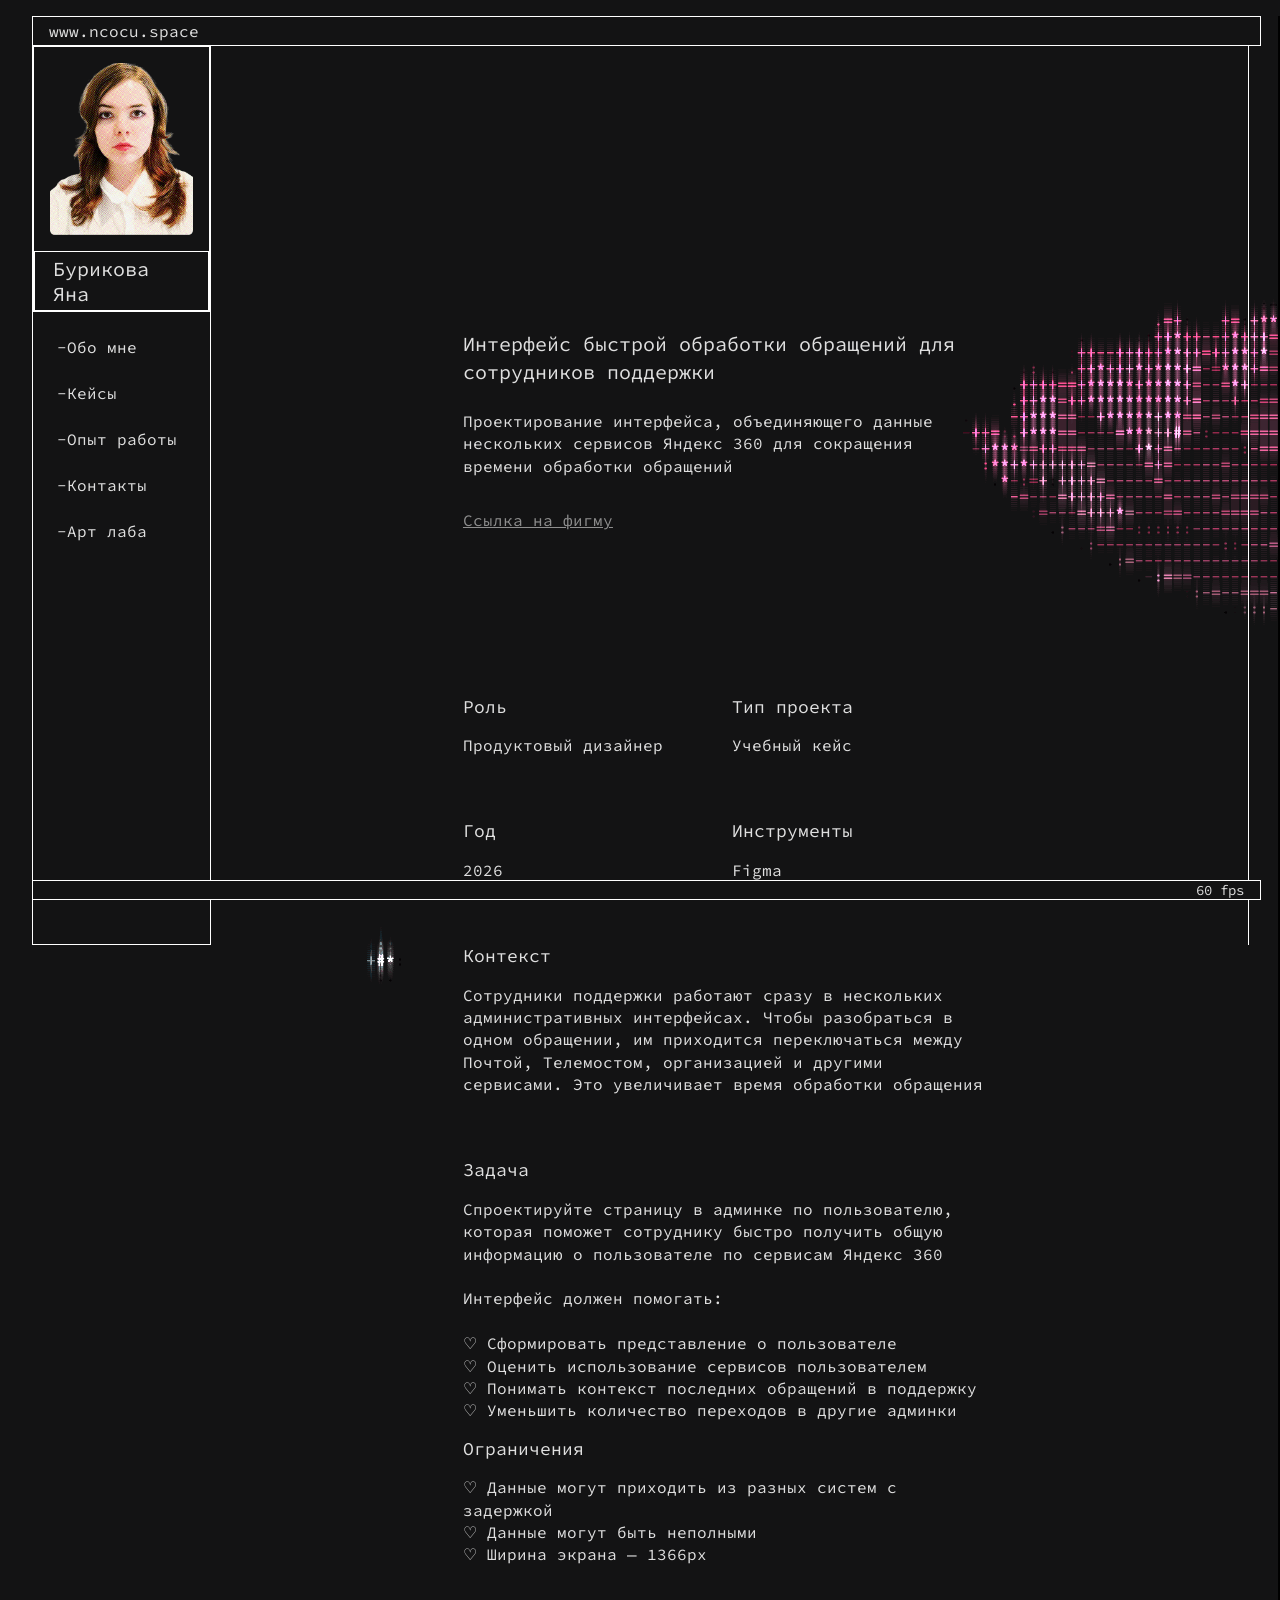
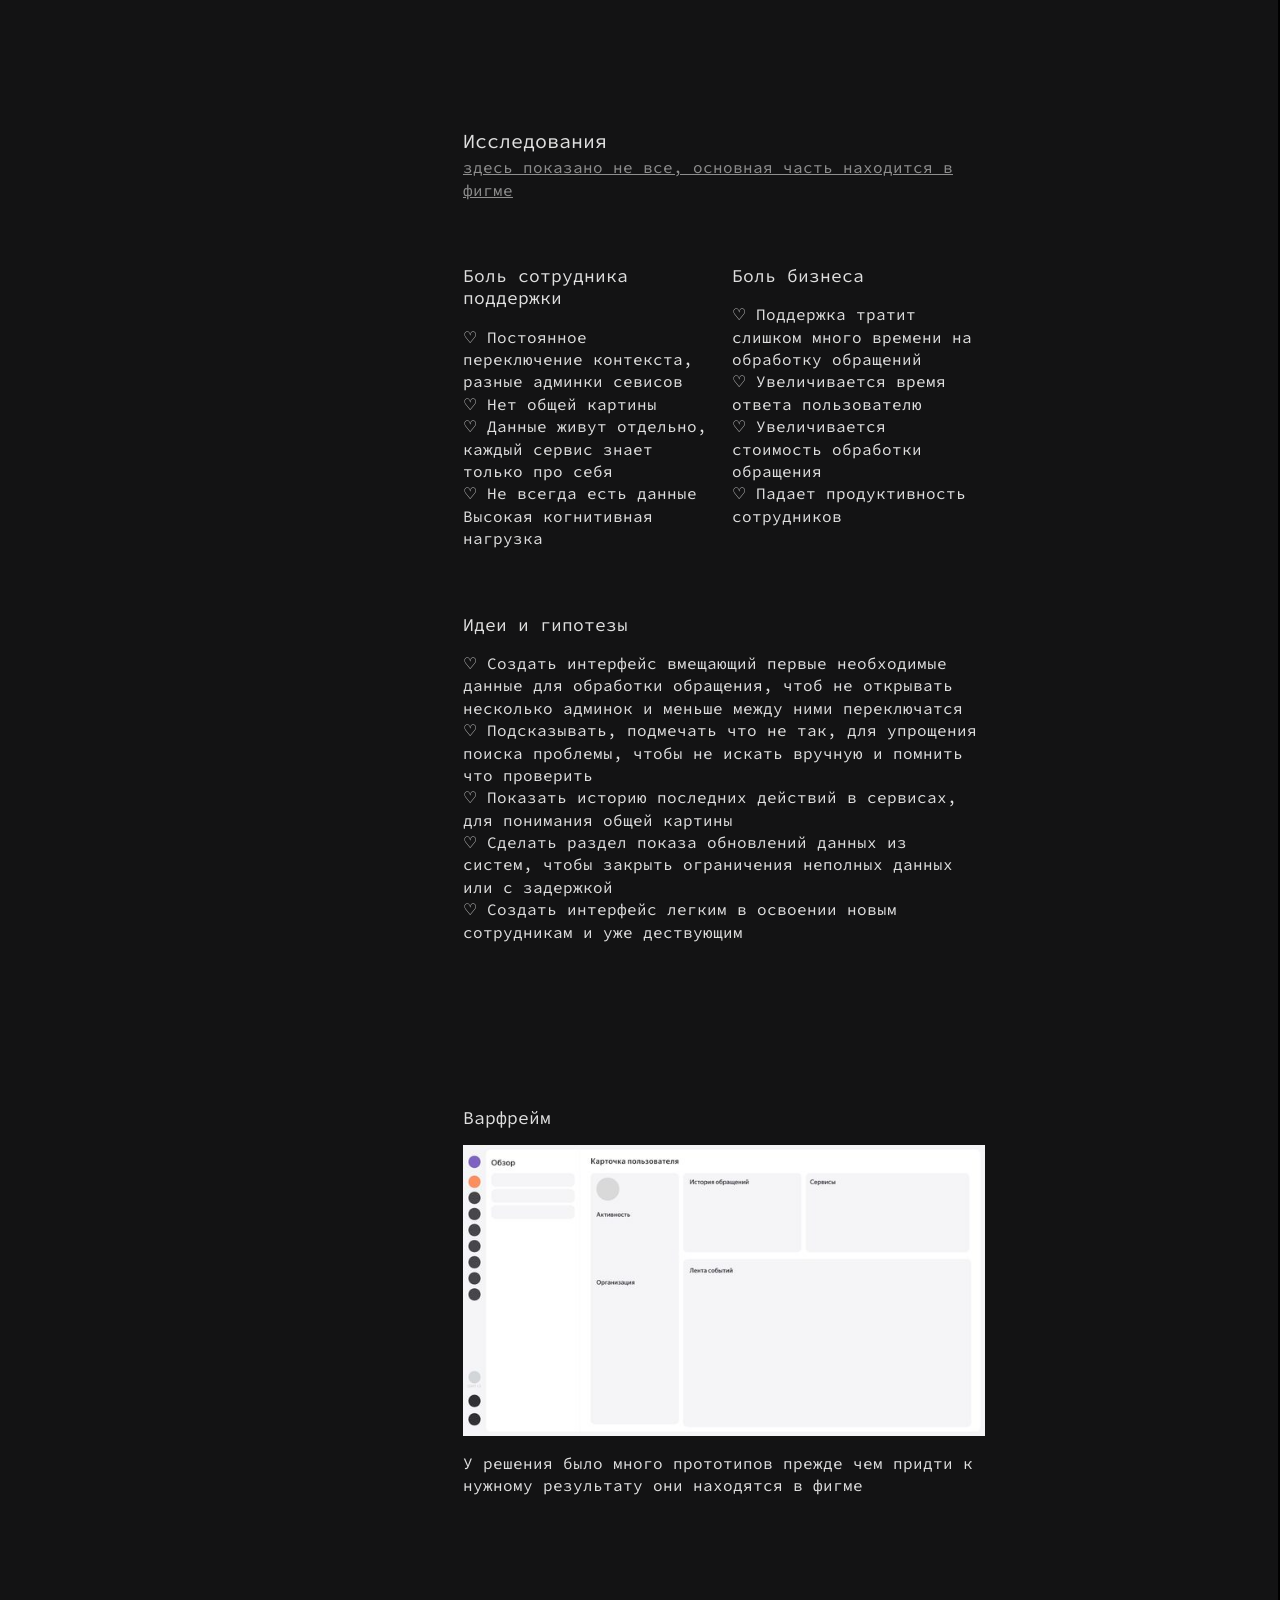
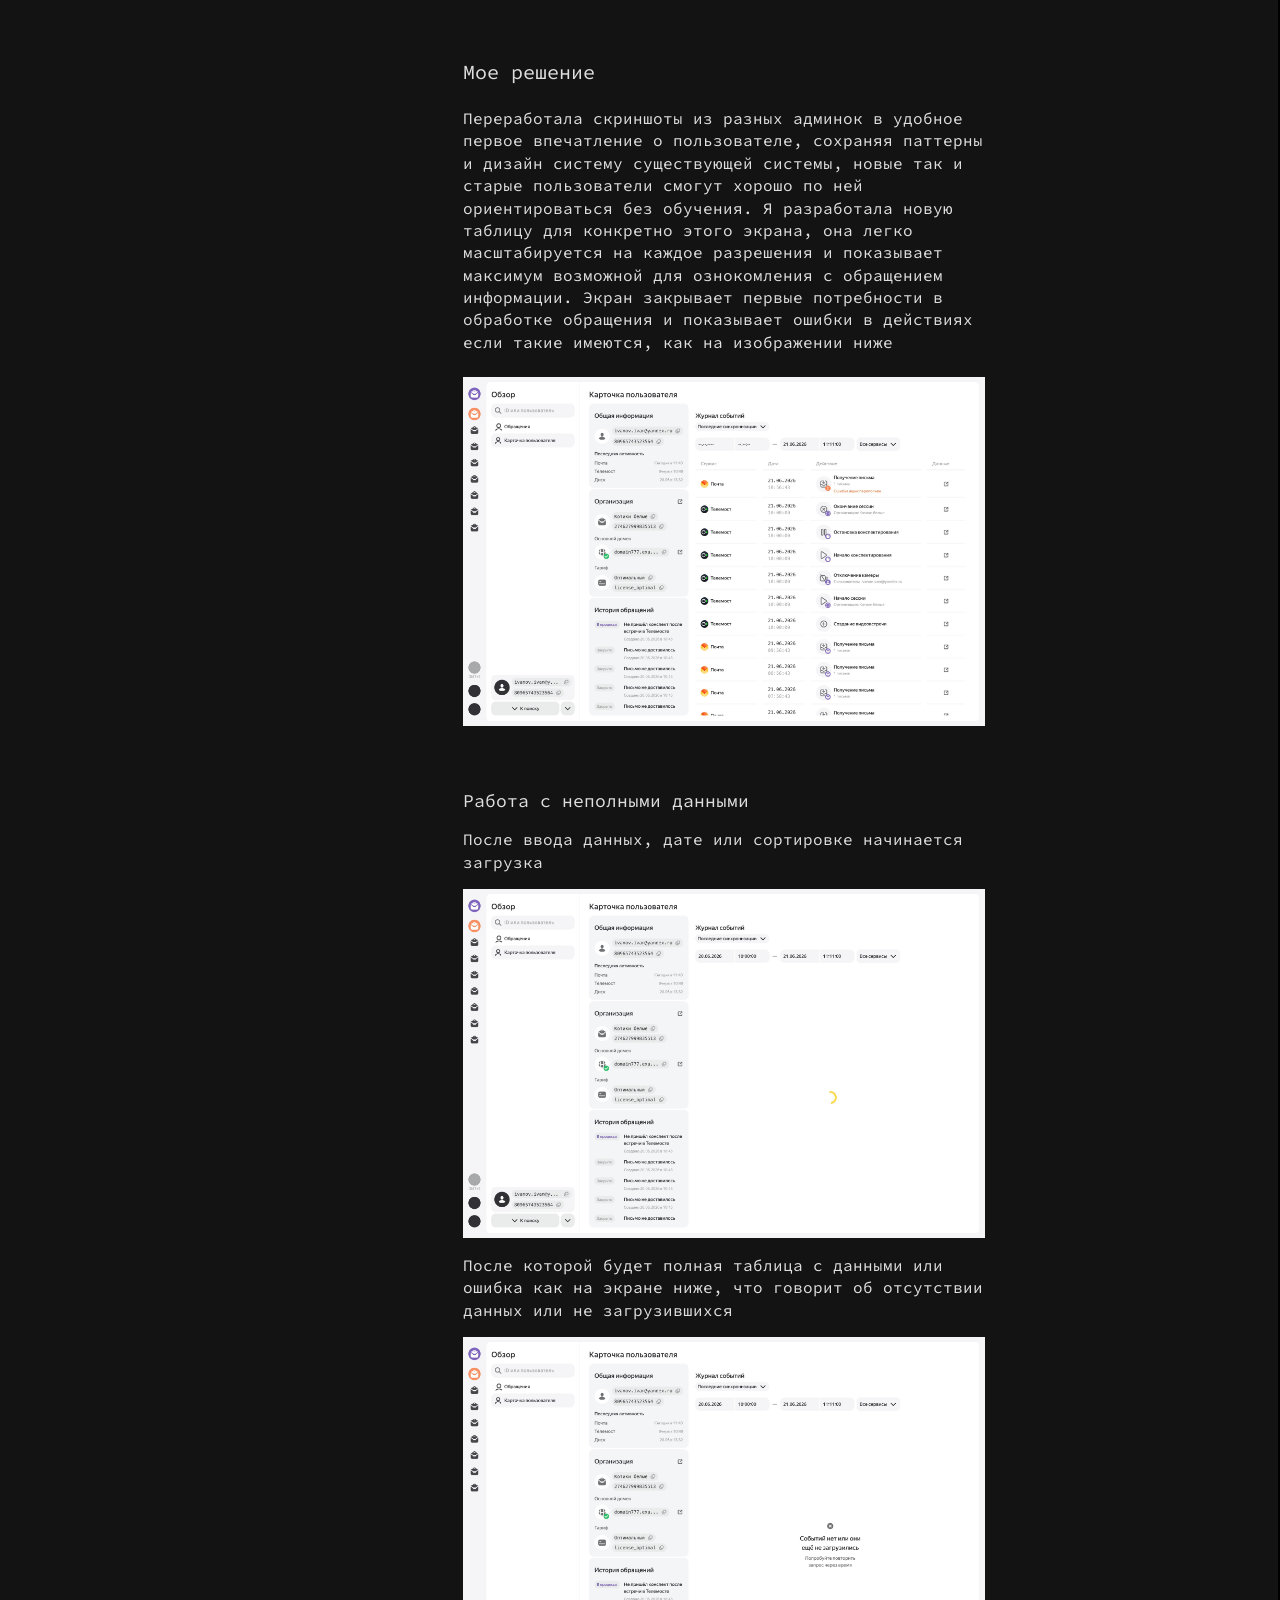
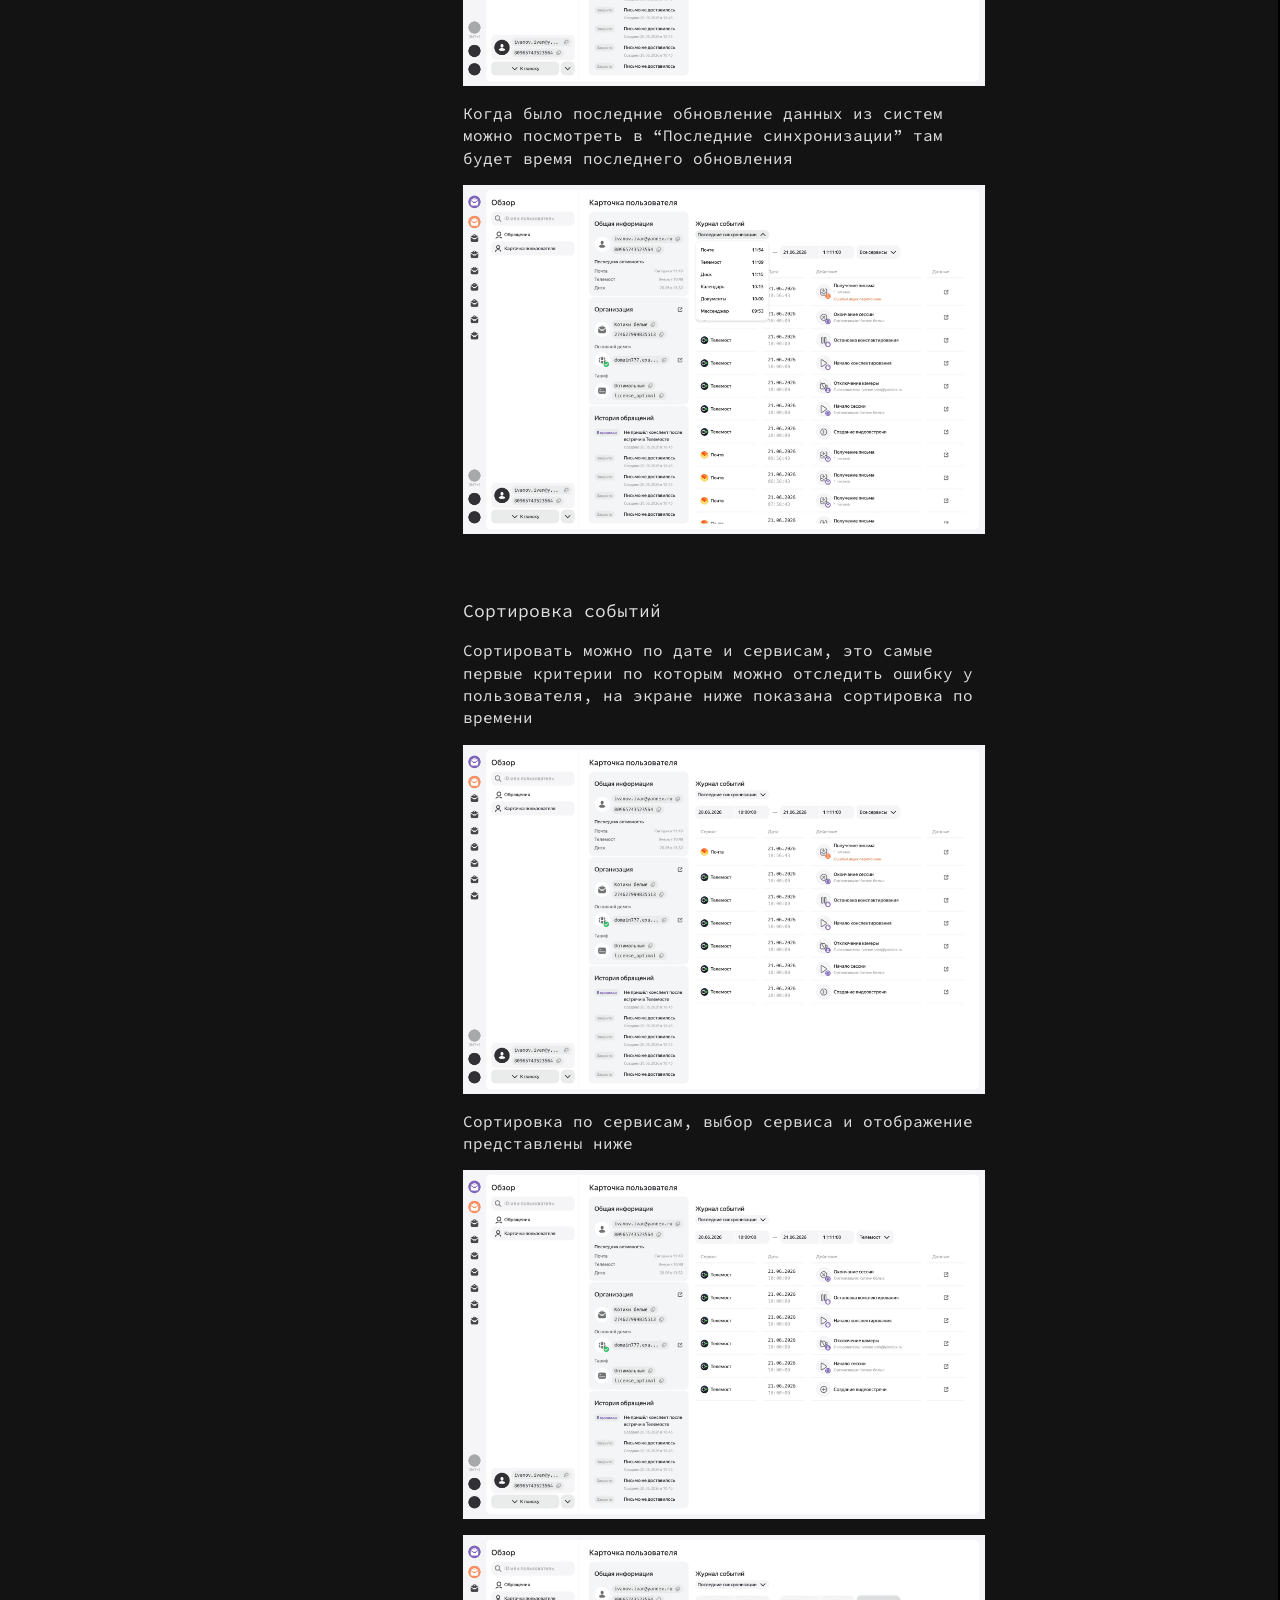
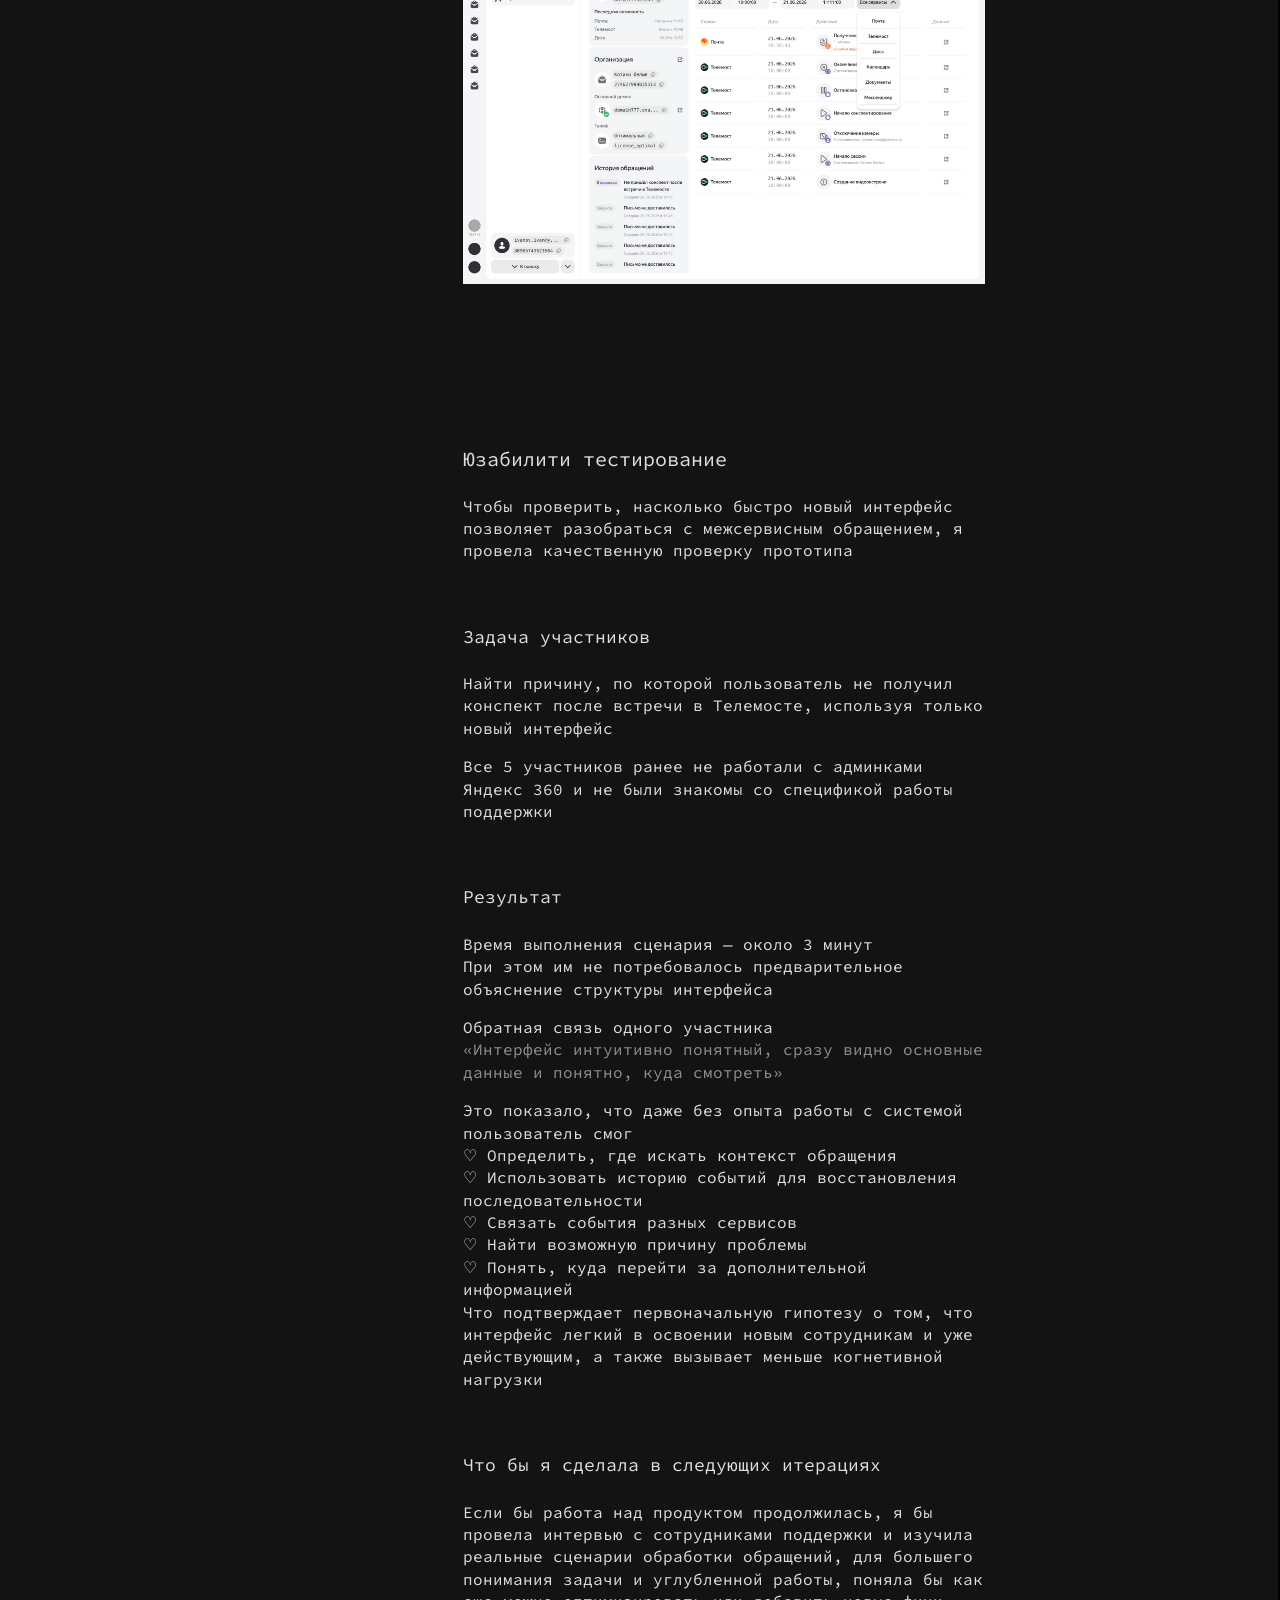
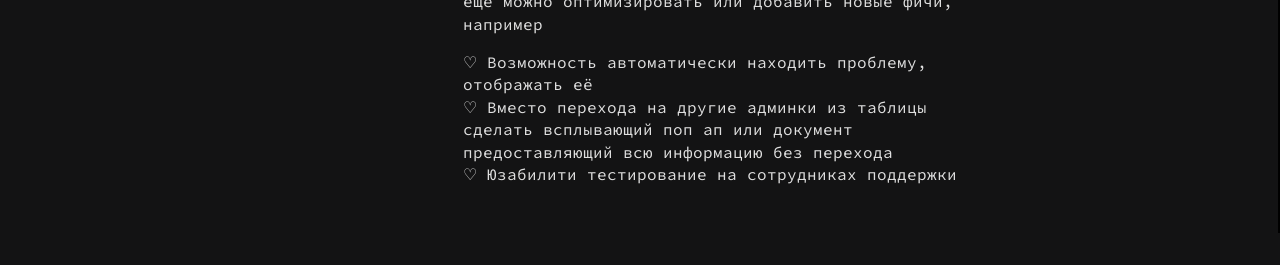
==== 360.html @ 05c392b6 "Portfolio site exported from Taptop Co-Authored-By: Claude Opus 5.5 <noreply@anthropic.com>" ====
<!DOCTYPE html>
<html lang="ru">
<head>
<meta charset="utf-8">
<meta name="viewport" content="width=device-width, initial-scale=1">
<title></title>
<meta name="description" content="">
<meta property="og:type" content="website">
<meta property="og:title" content="">
<link rel="icon" href="favicon.svg" type="image/svg+xml">
<link rel="preconnect" href="https://fonts.googleapis.com">
<link rel="preconnect" href="https://fonts.gstatic.com" crossorigin>
<link rel="stylesheet" href="https://fonts.googleapis.com/css2?family=Inter:wght@400;500;600;700&family=Manrope:wght@400;500;700&family=Source+Code+Pro&family=Ubuntu+Mono&display=swap">
<link rel="stylesheet" href="css/base.css">
<link rel="stylesheet" href="css/360.css">
<link rel="stylesheet" href="css/shared.css">
<link rel="stylesheet" href="css/360-components.css">
<link rel="stylesheet" href="css/defaults.css">
<style>@font-face {font-family: 'Sligoil Micro'; font-weight: 400;font-style: normal;src: url('assets/fonts/Sligoil-Micro-400-normal-0.otf') format('opentype');}
</style>
</head>
<body>
<div class='mosaic-wrap'>
<div class='root root--u-i2jif6ask' id='i2jif6ask_0'>
<header class='section section--u-i2e50yh4d' id='i2e50yh4d_0'>
<header class='div div--u-iuscwuqle' id='iuscwuqle_0'>
<div class='text text--u-i1igx63by' id='i1igx63by_0'>
<span class='text-block-wrap-div'>www.ncocu.space</span>
</div>
</header>
</header>
<section class='section section--u-i2xmlc26f' id='i2xmlc26f_0'>
<div class='container container--u-ipg6sfhpd' id='ipg6sfhpd_0'>
<div class='div div--u-i2xautjhn' id='i2xautjhn_0'>
<div class='div div--u-i33oof93a' id='i33oof93a_0'>
<div class='div div--u-i24vja2dr' id='i24vja2dr_0'>
<div class='image image--u-i4pvby590' id='i4pvby590_0'>
<img loading='lazy' src='assets/img/mask_group.png' alt='Mask group' title='' data-size='920x1104' class='image__img' id='i3t2yotyl_0' >
</div>
<div class='div div--u-i2s3y5xv3' id='i2s3y5xv3_0'>
<div class='text text--u-i3ahly6rj' id='i3ahly6rj_0'>
<span class='text-block-wrap-div'>Бурикова Яна</span>
</div>
</div>
</div>
<div class='div div--u-i2xxunkw5' id='i2xxunkw5_0'>
<a href='index.html' data-action-element='' class='button button--u-i2mf08nby' id='i2mf08nby_0'>
<span class='text-button text-button--u-ir57uqj1s' id='ir57uqj1s_0'>
<span class='text-block-wrap-div'>-Обо мне</span>
</span>
</a>
<a href='case.html' data-action-element='' class='button button--u-imu8rzfk7 baut' id='imu8rzfk7_0'>
<span class='text-button text-button--u-i2gje3flu' id='i2gje3flu_0'>
<span class='text-block-wrap-div'>-Кейсы</span>
</span>
</a>
<a href='experience.html' data-action-element='' class='button button--u-i4yi2l3t5 baut' id='i4yi2l3t5_0'>
<span class='text-button text-button--u-i12ghfoyd' id='i12ghfoyd_0'>
<span class='text-block-wrap-div'>-Опыт работы</span>
</span>
</a>
<a href='contacts.html' data-action-element='' class='button button--u-i37vz09dp baut' id='i37vz09dp_0'>
<span class='text-button text-button--u-i2m3c95s9' id='i2m3c95s9_0'>
<span class='text-block-wrap-div'>-Контакты</span>
</span>
</a>
<a href='artlaba.html' data-action-element='' class='button button--u-i1roinx7z baut' id='i1roinx7z_0'>
<span class='text-button text-button--u-i17crvh3v' id='i17crvh3v_0'>
<span class='text-block-wrap-div'>-Арт лаба</span>
</span>
</a>
</div>
</div>
<div class='div div--u-i3j5sephp' id='i3j5sephp_0'>
<div class='div div--u-i2xcir3m1' id='i2xcir3m1_0'>
<div class='div div--u-i25re538p' id='i25re538p_0'>
<div class='div div--u-i3lq424p0 normal-text' id='i3lq424p0_0'>
<a href='index.html' data-action-element='' class='link-block link-block--u-i2ebnxsqd' id='i2ebnxsqd_0'>
<video src='assets/video/59544d2745272c843413d22788921103_1920.mp4' poster='' preload='metadata' muted='1' loop='1' playsInline='1' class='video video--u-i3ogar4du' id='i3ogar4du_0'></video>
</a>
<div class='div div--u-i0tzheoug' id='i0tzheoug_0'>
<div class='div div--u-iwhntidj4' id='iwhntidj4_0'>
<div class='div div--u-iq6q9oq6a' id='iq6q9oq6a_0'>
<div class='text text--u-ip8judlav' id='ip8judlav_0'>
<span class='text-block-wrap-div'>Интерфейс быстрой обработки обращений для сотрудников поддержки</span>
</div>
<div class='text text--u-iwdezp9k0' id='iwdezp9k0_0'>
<span class='text-block-wrap-div'>Проектирование интерфейса, объединяющего данные нескольких сервисов Яндекс 360 для сокращения времени обработки обращений</span>
</div>
</div>
<a href='https://www.figma.com/design/2ZAOh563swoHHSMp0YJIvn/%D1%83%D1%87%D0%B5%D0%B1%D0%BD%D1%8B%D0%B9-%D0%BA%D0%B5%D0%B9%D1%81-360?node-id=0-1&t=fUWJmneRTpQfDFL2-1' target='_blank' rel='noopener' data-action-element='' target='_blank' class='link link--u-i2qlijyxu' id='i2qlijyxu_0'>
<span class='text-block-wrap-div'>Ссылка на фигму</span>
</a>
</div>
<div class='div div--u-iqibd2gjf' id='iqibd2gjf_0'>
<div class='div div--u-irudujcbv' id='irudujcbv_0'>
<div class='div div--u-iw1uklvv6' id='iw1uklvv6_0'>
<div class='text text--u-iolk9q7ep' id='iolk9q7ep_0'>
<span class='text-block-wrap-div'>Роль</span>
</div>
<div class='text' id='iz6fl6u3x_0'>
<span class='text-block-wrap-div'>Продуктовый дизайнер</span>
</div>
</div>
<div class='div div--u-im1c9v6z0' id='im1c9v6z0_0'>
<div class='text text--u-iwq55v7ch' id='iwq55v7ch_0'>
<span class='text-block-wrap-div'>Тип проекта</span>
</div>
<div class='text' id='iw5cpnt71_0'>
<span class='text-block-wrap-div'>Учебный кейс</span>
</div>
</div>
</div>
<div class='div div--u-ig4ayovxp' id='ig4ayovxp_0'>
<div class='div div--u-iqb4dex1c' id='iqb4dex1c_0'>
<div class='text text--u-isn6dfbkh' id='isn6dfbkh_0'>
<span class='text-block-wrap-div'>Год</span>
</div>
<div class='text' id='i3n7eonnv_0'>
<span class='text-block-wrap-div'>2026</span>
</div>
</div>
<div class='div div--u-ikbiwm7l0' id='ikbiwm7l0_0'>
<div class='text text--u-io7zflh2p' id='io7zflh2p_0'>
<span class='text-block-wrap-div'>Инструменты</span>
</div>
<div class='text' id='i6axw4ybd_0'>
<span class='text-block-wrap-div'>Figma</span>
</div>
</div>
</div>
<div class='div div--u-ih8v1dt4i' id='ih8v1dt4i_0'>
<div class='text text--u-i5890wa40' id='i5890wa40_0'>
<span class='text-block-wrap-div'>Контекст</span>
</div>
<div class='text text--u-iv4twsfyh normal-text' id='iv4twsfyh_0'>
<span class='text-block-wrap-div'>Сотрудники поддержки работают сразу в нескольких административных интерфейсах. Чтобы разобраться в одном обращении, им приходится переключаться между Почтой, Телемостом, организацией и другими сервисами. Это увеличивает время обработки обращения</span>
</div>
</div>
<div class='div div--u-i4b52ctd8' id='i4b52ctd8_0'>
<div class='text text--u-iubqbyssw' id='iubqbyssw_0'>
<span class='text-block-wrap-div'>Задача</span>
</div>
<div class='text text--u-indfucru4' id='indfucru4_0'>
<span class='text-block-wrap-div'>Спроектируйте страницу в админке по пользователю, которая поможет сотруднику быстро получить общую информацию о пользователе по сервисам Яндекс 360<br><br>Интерфейс должен помогать:<br><br>♡ Сформировать представление о пользователе<br>♡ Оценить использование сервисов пользователем<br>♡ Понимать контекст последних обращений в поддержку<br>♡ Уменьшить количество переходов в другие админки</span>
</div>
<div class='div div--u-ik7h2jwir' id='ik7h2jwir_0'>
<div class='text text--u-iwvauchy3' id='iwvauchy3_0'>
<span class='text-block-wrap-div'>Ограничения</span>
</div>
<div class='text text--u-i9ykdns78' id='i9ykdns78_0'>
<span class='text-block-wrap-div'>♡ Данные могут приходить из разных систем с задержкой<br>♡ Данные могут быть неполными<br>♡ Ширина экрана — 1366px</span>
</div>
</div>
</div>
</div>
<div class='div div--u-ixmazfyux' id='ixmazfyux_0'>
<div class='div div--u-i2auie3wq' id='i2auie3wq_0'>
<div class='text text--u-iqiuxy9u9' id='iqiuxy9u9_0'>
<span class='text-block-wrap-div'>Исследования</span>
</div>
<a href='https://www.figma.com/design/2ZAOh563swoHHSMp0YJIvn/%D1%83%D1%87%D0%B5%D0%B1%D0%BD%D1%8B%D0%B9-%D0%BA%D0%B5%D0%B9%D1%81-360?node-id=0-1&t=fUWJmneRTpQfDFL2-1' target='_blank' rel='noopener' data-action-element='' target='_blank' class='link link--u-i39c94pdf' id='i39c94pdf_0'>
<span class='text-block-wrap-div'>здесь показано не все, основная часть находится в фигме</span>
</a>
</div>
<div class='div div--u-i82tjfk2t' id='i82tjfk2t_0'>
<div class='div div--u-i4helfy1y' id='i4helfy1y_0'>
<div class='text text--u-ij3eoay3o' id='ij3eoay3o_0'>
<span class='text-block-wrap-div'>Боль сотрудника поддержки</span>
</div>
<div class='text text--u-iimjyjqhq' id='iimjyjqhq_0'>
<span class='text-block-wrap-div'>♡ Постоянное переключение контекста, разные админки севисов<br>♡ Нет общей картины<br>♡ Данные живут отдельно, каждый сервис знает только про себя<br>♡ Не всегда есть данные<br>Высокая когнитивная нагрузка</span>
</div>
</div>
<div class='div div--u-ipupehijf' id='ipupehijf_0'>
<div class='text text--u-ihe0cdkqu' id='ihe0cdkqu_0'>
<span class='text-block-wrap-div'>Боль бизнеса</span>
</div>
<div class='text text--u-i1mebeovh' id='i1mebeovh_0'>
<span class='text-block-wrap-div'>♡ Поддержка тратит слишком много времени на обработку обращений<br>♡ Увеличивается время ответа пользователю<br>♡ Увеличивается стоимость обработки обращения<br>♡ Падает продуктивность сотрудников</span>
</div>
</div>
</div>
<div class='div div--u-imc3oabmb' id='imc3oabmb_0'>
<div class='text text--u-io7ivelnu' id='io7ivelnu_0'>
<span class='text-block-wrap-div'>Идеи и гипотезы</span>
</div>
<div class='text text--u-iv0we27ai' id='iv0we27ai_0'>
<span class='text-block-wrap-div'>♡ Создать интерфейс вмещающий первые необходимые данные для обработки обращения, чтоб не открывать несколько админок и меньше между ними переключатся<br>♡ Подсказывать, подмечать что не так, для упрощения поиска проблемы, чтобы не искать вручную и помнить что проверить<br>♡ Показать историю последних действий в сервисах, для понимания общей картины<br>♡ Сделать раздел показа обновлений данных из систем, чтобы закрыть ограничения неполных данных или с задержкой<br>♡ Создать интерфейс легким в освоении новым сотрудникам и уже дествующим</span>
</div>
</div>
</div>
<div class='div div--u-iltxwd1h0' id='iltxwd1h0_0'>
<div class='text text--u-i1pni8bc2' id='i1pni8bc2_0'>
<span class='text-block-wrap-div'>Варфрейм</span>
</div>
<div class='image image--u-is0s523x8' id='is0s523x8_0'>
<img loading='lazy' src='assets/img/varfrejm.jpg' alt='' title='' data-size='4000x2225' class='image__img' id='iz7f8oe4i_0' >
</div>
<div class='text text--u-i63mywvos' id='i63mywvos_0'>
<span class='text-block-wrap-div'>У решения было много прототипов прежде чем придти к нужному результату они находятся в фигме</span>
</div>
</div>
<div class='div div--u-iphp1jmkh' id='iphp1jmkh_0'>
<div class='div div--u-i4ctgjfr7' id='i4ctgjfr7_0'>
<div class='text text--u-isqdgl5b9' id='isqdgl5b9_0'>
<span class='text-block-wrap-div'>Мое решение</span>
</div>
<div class='text text--u-i6lnwstfz' id='i6lnwstfz_0'>
<span class='text-block-wrap-div'>Переработала скриншоты из разных админок в удобное первое впечатление о пользователе, сохраняя паттерны и дизайн систему существующей системы, новые так и старые пользователи смогут хорошо по ней ориентироваться без обучения. Я разработала новую таблицу для конкретно этого экрана, она легко масштабируется на каждое разрешения и показывает максимум возможной для ознокомления с обращением информации. Экран закрывает первые потребности в обработке обращения и показывает ошибки в действиях если такие имеются, как на изображении ниже</span>
</div>
<div class='image image--u-ifrjhtrrb' id='ifrjhtrrb_0'>
<img loading='lazy' src='assets/img/kartochka_polzovatelya_po_umolchaniyu_pokazyvayutsya_poslednie_dejtsviya_polzovatelya_iz_vseh_servisov_536601.jpg' alt='Карточка пользователя, по умолчанию показываются последние дейтсвия пользователя из всех сервисов' title='' data-size='4000x2673' class='image__img' id='i95e3zdbp_0' >
</div>
</div>
<div class='div div--u-ie21jda8a' id='ie21jda8a_0'>
<div class='text text--u-i4de787hv' id='i4de787hv_0'>
<span class='text-block-wrap-div'>Работа с неполными данными</span>
</div>
<div class='text text--u-id7gpivxu' id='id7gpivxu_0'>
<span class='text-block-wrap-div'>После ввода данных, дате или сортировке начинается загрузка</span>
</div>
<div class='image image--u-iyv7lazs2' id='iyv7lazs2_0'>
<img loading='lazy' src='assets/img/posle_vybora_servisa.jpg' alt='после выбора сервиса' title='' data-size='4000x2673' class='image__img' id='ij3ujrhj6_0' >
</div>
<div class='text text--u-izbfjspkq' id='izbfjspkq_0'>
<span class='text-block-wrap-div'>После которой будет полная таблица с данными или ошибка как на экране ниже, что говорит об отсутствии данных или не загрузившихся</span>
</div>
<div class='image image--u-ia10iy9gt' id='ia10iy9gt_0'>
<img loading='lazy' src='assets/img/ili_servisu.jpg' alt='или сервису' title='' data-size='4000x2673' class='image__img' id='iwzpbwltl_0' >
</div>
<div class='text text--u-ivh90yr4a' id='ivh90yr4a_0'>
<span class='text-block-wrap-div'>Когда было последние обновление данных из систем можно посмотреть в “Последние синхронизации” там будет время последнего обновления</span>
</div>
<div class='image image--u-iv44wa9zu' id='iv44wa9zu_0'>
<img loading='lazy' src='assets/img/prosmotr_kogda_sinhronizirovalis_poslednie_dannye_iz_servisov.jpg' alt='Просмотр когда синхронизировались последние данные из сервисов' title='' data-size='4000x2673' class='image__img' id='iyoh9n26s_0' >
</div>
</div>
<div class='div div--u-itsxgduhm' id='itsxgduhm_0'>
<div class='text text--u-i2mrw4ymc' id='i2mrw4ymc_0'>
<span class='text-block-wrap-div'>Сортировка событий</span>
</div>
<div class='text text--u-ik4owzhis' id='ik4owzhis_0'>
<span class='text-block-wrap-div'>Сортировать можно по дате и сервисам, это самые первые критерии по которым можно отследить ошибку у пользователя, на экране ниже показана сортировка по времени</span>
</div>
<div class='image image--u-ih622xsna' id='ih622xsna_0'>
<img loading='lazy' src='assets/img/sortirovka_po_vremeni_sotrudnik_vvel_daty_i_vremya_i_nazhal_enter.jpg' alt='Сортировка по времени (сотрудник ввел даты и время и нажал _enter_)' title='' data-size='4000x2673' class='image__img' id='ib9qo464v_0' >
</div>
<div class='text text--u-ihrl8hyjs' id='ihrl8hyjs_0'>
<span class='text-block-wrap-div'>Сортировка по сервисам, выбор сервиса и отображение представлены ниже</span>
</div>
<div class='image image--u-if7y14ppo' id='if7y14ppo_0'>
<img loading='lazy' src='assets/img/sortirovka_po_servisu_i_date.jpg' alt='Сортировка по сервису и дате' title='' data-size='4000x2673' class='image__img' id='iak5vdnea_0' >
</div>
<div class='image image--u-ivxryfqif' id='ivxryfqif_0'>
<img loading='lazy' src='assets/img/vybor_servisa.jpg' alt='Выбор сервиса' title='' data-size='4000x2673' class='image__img' id='i7lss1ftk_0' >
</div>
</div>
</div>
<div class='div div--u-it7zfs7ee' id='it7zfs7ee_0'>
<div class='div div--u-ibg9epkgi' id='ibg9epkgi_0'>
<div class='text text--u-i7kbdf382' id='i7kbdf382_0'>
<span class='text-block-wrap-div'>Юзабилити тестирование</span>
</div>
<div class='text text--u-i7a8wdh2e' id='i7a8wdh2e_0'>
<span class='text-block-wrap-div'>Чтобы проверить, насколько быстро новый интерфейс позволяет разобраться с межсервисным обращением, я провела качественную проверку прототипа</span>
</div>
</div>
<div class='div div--u-i9bq0f1gd' id='i9bq0f1gd_0'>
<div class='text text--u-i356recyh' id='i356recyh_0'>
<span class='text-block-wrap-div'>Задача участников</span>
</div>
<div class='div div--u-ik66gjfyr' id='ik66gjfyr_0'>
<div class='text text--u-iqdg40z2s' id='iqdg40z2s_0'>
<span class='text-block-wrap-div'> Найти причину, по которой пользователь не получил конспект после встречи в Телемосте, используя только новый интерфейс</span>
</div>
<div class='text text--u-icxl2y3rv' id='icxl2y3rv_0'>
<span class='text-block-wrap-div'>Все 5 участников ранее не работали с админками Яндекс 360 и не были знакомы со спецификой работы поддержки</span>
</div>
</div>
</div>
<div class='div div--u-ig7ulmdx2' id='ig7ulmdx2_0'>
<div class='text text--u-iwmr9y4o7' id='iwmr9y4o7_0'>
<span class='text-block-wrap-div'>Результат</span>
</div>
<div class='div div--u-iqjyp3vle' id='iqjyp3vle_0'>
<div class='text text--u-ig8yq7hu0' id='ig8yq7hu0_0'>
<span class='text-block-wrap-div'>Время выполнения сценария — около 3 минут<br>При этом им не потребовалось предварительное объяснение структуры интерфейса</span>
</div>
<div class='text text--u-iyf553ft6' id='iyf553ft6_0'>
<span class='text-block-wrap-div'>Обратная связь одного участника<br><span style="color:rgb(142, 142, 142)">«Интерфейс интуитивно понятный, сразу видно основные данные и понятно, куда смотреть»</span></span>
</div>
<div class='text text--u-irhz2b15r' id='irhz2b15r_0'>
<span class='text-block-wrap-div'>Это показало, что даже без опыта работы с системой пользователь смог<br> ♡ Определить, где искать контекст обращения<br> ♡ Использовать историю событий для восстановления последовательности<br> ♡ Связать события разных сервисов<br> ♡ Найти возможную причину проблемы<br> ♡ Понять, куда перейти за дополнительной информацией<br>Что подтверждает первоначальную гипотезу о том, что интерфейс легкий в освоении новым сотрудникам и уже действующим, а также вызывает меньше когнетивной нагрузки</span>
</div>
</div>
</div>
<div class='div div--u-imjn12j9r' id='imjn12j9r_0'>
<div class='text text--u-iubw5zklj' id='iubw5zklj_0'>
<span class='text-block-wrap-div'>Что бы я сделала в следующих итерациях</span>
</div>
<div class='div div--u-i7kvggh1a' id='i7kvggh1a_0'>
<div class='text text--u-i1z0apnc8' id='i1z0apnc8_0'>
<span class='text-block-wrap-div'>Если бы работа над продуктом продолжилась, я бы провела интервью с сотрудниками поддержки и изучила реальные сценарии обработки обращений, для большего понимания задачи и углубленной работы, поняла бы как еще можно оптимизировать или добавить новые фичи, например</span>
</div>
<div class='text text--u-ivy8uvjpo' id='ivy8uvjpo_0'>
<span class='text-block-wrap-div'>♡ Возможность автоматически находить проблему, отображать её<br>♡ Вместо перехода на другие админки из таблицы сделать всплывающий поп ап или документ предоставляющий всю информацию без перехода<br>♡ Юзабилити тестирование на сотрудниках поддержки</span>
</div>
</div>
</div>
</div>
</div>
</div>
</div>
</div>
</div>
<div class='div div--u-i1bnmlm0i' id='i1bnmlm0i_0'></div>
<div class='div div--u-i2rh2dq46' id='i2rh2dq46_0'></div>
</div>
<div class='div div--u-i2k72orvp' id='i2k72orvp_0'>
<div class='text text--u-i1at4nmwf' id='i1at4nmwf_0'>
<span class='text-block-wrap-div'>60 fps</span>
</div>
</div>
</div>
</section>
</div>
</div>
<script type="application/json" id="page-data">{"animations": [], "videos": ["#i3ogar4du_0"]}</script>
<script src="js/site.js"></script>
</body>
</html>
---- css/base.css ----
*{box-sizing:border-box}body{overflow-anchor:none;overflow-wrap:break-word;background:#fff;margin:0;font-family:Arial,Helvetica,sans-serif}a{color:#00e;text-decoration:underline}a:hover{text-decoration:none}.text-block-wrap-div{flex-grow:1;max-width:100%}.text-block-wrap-div span a,.text-block span a{color:inherit}.is-removed{display:none!important}.for-mobile-view{overflow:auto}select,textarea{max-width:100%}input,button,textarea,select{font:inherit}.up-button__icon *,.pop-up__outside-close-icon *,.pop-up__inside-close-icon *,.page404__icon *,.icon *{transition:inherit}.content-is-not-empty:before{content:"[Content is not empty]"}.form .form__field[data-type-field=input_hidden]{background:#f5f5f5;border:1px dashed #9c9c9c;border-radius:3px;padding:10px;font-family:Arial,sans-serif;font-size:14px;font-style:normal;font-weight:400;line-height:16px}.form .form__field[data-type-field=input_hidden] .text-subtitle{margin:0}.form .tt-form__captcha .form__field{color:#444;text-align:center;background-color:#eee;border:1px dashed #444;padding:10px}.upload-item__remove.is-uploading{pointer-events:none;background-image:url("../assets/img/uploading.svg");animation:1s linear infinite spin}.tt-rich-text p:empty:after{content:" "}.tt-rich-link{color:#0d70ff;text-decoration:underline}.tt-rich-code-block{color:#333;background-color:#d9d9d9;border-radius:5px;padding:10px 20px}.tt-rich-blockquote{border-left:4px solid #caced6;padding:10px 20px}.tt-rich-blockquote p:first-child{margin-top:0}.tt-rich-blockquote p:last-child{margin-bottom:0}.tt-rich-figure{margin:0;display:table}.tt-rich-figure :is(img,video,iframe){vertical-align:middle;border:0;max-width:100%;height:auto}.tt-rich-figure iframe{aspect-ratio:16/9}.tt-rich-place-center{margin-left:auto;margin-right:auto}.tt-rich-width-default{width:60%}.tt-rich-width-full{width:100%}:is(.tt-rich-width-custom,.tt-rich-width-default,.tt-rich-width-full) :is(img,video,iframe){width:100%}.tt-rich-place-float-left{float:left;margin-right:1em}.tt-rich-place-float-right{float:right;margin-left:1em}.tt-rich-caption-left{text-align:left}.tt-rich-caption-center{text-align:center}.tt-rich-caption-right{text-align:right}.tt-rich-fit-cover :is(img,video,iframe){object-fit:cover}.tt-rich-fit-contain :is(img,video,iframe){object-fit:contain}.tt-rich-fit-none :is(img,video,iframe){object-fit:none}.tt-rich-text{--default-cell-min-width:35px}.tt-rich-table{border-collapse:collapse}.tableWrapper{-webkit-overflow-scrolling:touch;max-width:100%;margin:1em 0;overflow-x:auto}.tableWrapper .tt-rich-table{table-layout:auto;width:max-content;min-width:100%;max-width:none;margin:0;overflow:visible}.tt-rich-text>.tt-rich-table{table-layout:auto;width:max-content;min-width:100%;max-width:100%;margin:1em 0;display:block;overflow-x:auto}.tableWrapper .tt-rich-table :is(td,th):not([data-colwidth]){min-width:var(--default-cell-min-width);width:80px}.tt-rich-text>.tt-rich-table :is(td,th):not([data-colwidth]){min-width:var(--default-cell-min-width);width:80px}.tt-rich-table :is(th,td){box-sizing:border-box;vertical-align:top;border:1px solid #e5e5e5;min-width:25px;padding:8px 12px;position:relative}.tt-rich-table :is(th,.tt-rich-table-header){background-color:#f5f5f5;font-weight:600}.tt-rich-table p{margin:0}.slider__slide.swiper-slide:not(.swiper-slide-active){pointer-events:none}@media (prefers-reduced-motion:reduce){*{scroll-behavior:auto!important;transition-duration:.01ms!important;animation-duration:.01ms!important;animation-iteration-count:1!important}}@media (max-width:479px){.hide--mobile-portrait{display:none!important}}@media (min-width:480px) and (max-width:767px){.hide--mobile-landscape{display:none!important}}@media (min-width:768px) and (max-width:991px){.hide--tablet-portrait{display:none!important}}@media (min-width:992px) and (max-width:1279px){.hide--screen{display:none!important}}@media (min-width:1280px) and (max-width:1439px){.hide--screen1{display:none!important}}@media (min-width:1440px) and (max-width:1919px){.hide--screen2{display:none!important}}@media (min-width:1920px){.hide--screen3{display:none!important}}@keyframes spin{0%{transform:rotate(0)}to{transform:rotate(360deg)}}.video{outline-style:none;width:480px;height:270px}.up-button{color:#fff;background-color:transparent;background-image:url("../assets/img/up-button.svg"),linear-gradient(#404855,#404855);background-position:10px,0;background-repeat:no-repeat;border:none;border-radius:3px;align-items:center;min-height:35px;padding:5px 10px 5px 40px;display:flex;position:relative}.tabs{flex-direction:column;width:450px;display:flex;position:relative}.tabs__menu{flex-wrap:wrap;margin:0;padding:0;list-style-type:none;display:flex}.tabs__item{color:#9c9c9c;cursor:pointer;border-bottom:1px solid transparent;align-items:center;padding:9px 18px;display:flex}.tabs__item:hover{color:#333}.tabs__item.is-opened{background-image:linear-gradient(#d0e9ff,#d0e9ff)}.tabs__item.is-opened .text-secondary{color:#2bbbdc}.tabs__content{flex-grow:1;display:flex;position:relative;overflow:hidden}.tabs__pane-wrapper.is-opened{display:flex}.tabs__pane-wrapper{flex-direction:column;flex-grow:1;justify-content:stretch;align-items:stretch;display:none}.tabs__pane{flex-grow:1;width:100%;height:100%;padding-top:10px}.tabs__item-title{white-space:normal}.svg-icon{justify-content:center;align-items:center;width:32px;height:32px;display:inline-flex;position:relative;overflow:hidden}.svg-icon svg{flex-shrink:0;width:100%;height:100%}.svg-icon [fill]:not([fill=none]){fill:currentColor}.svg-icon [stroke-width],.svg-icon [stroke]:not([stroke=none]){stroke:currentColor}.slider{width:100%;overflow:hidden}.slider__wrapper{position:relative;overflow:hidden}.slider__list{flex-direction:row;align-items:flex-start;height:250px;transition-timing-function:linear;display:flex}.slider__slide{background-color:transparent;background-image:linear-gradient(#f5f5f5,#f5f5f5);flex-shrink:0;width:100%;height:100%;transition-timing-function:linear;position:relative}.slider__arrows{z-index:5;pointer-events:none;display:flex;position:absolute;top:0;bottom:0;left:0;right:0}.slider__arrow-prev{pointer-events:auto;background-color:transparent;background-image:url("../assets/img/slider-arrow-left.svg");background-position:50%;background-repeat:no-repeat;border-style:none;justify-content:center;align-items:center;width:30px;height:30px;margin-top:-15px;padding:0;display:flex;position:absolute;top:50%;left:0}.slider__arrow-next{pointer-events:auto;background-color:transparent;background-image:url("../assets/img/slider-arrow-right.svg");background-position:50%;background-repeat:no-repeat;border-style:none;justify-content:center;align-items:center;width:30px;height:30px;margin-top:-15px;padding:0;display:flex;position:absolute;top:50%;right:0}.slider__pagination{pointer-events:auto;margin:auto auto 10px}.slider__pages{display:none}.slider__bullets{flex-wrap:wrap;gap:5px;padding:5px;display:flex}.slider__dot{cursor:pointer;border:1px solid #333;border-radius:50%;min-width:8px;min-height:8px;padding:3px}.slider__dot.is-current{background-color:transparent;background-image:linear-gradient(#2bbbdc,#2bbbdc);border-color:#2bbbdc}.slider__thumbs-wrapper{margin-top:5px;margin-left:-5px;margin-right:-5px;display:none;position:relative;overflow:hidden}.slider__thumbs-list{flex-wrap:wrap;display:flex}.slider__thumb{cursor:pointer;flex-shrink:0;width:33.333%;height:100px;padding:5px;position:relative}.slider__thumbs-arrows{pointer-events:none;justify-content:space-between;align-items:center;padding-left:5px;padding-right:5px;display:none;position:absolute;top:0;bottom:0;left:0;right:0}.slider__thumb-arrow-prev{pointer-events:auto;background-color:transparent;background-image:url("../assets/img/slider-arrow-left.svg");background-position:50%;background-repeat:no-repeat;border-style:none;justify-content:center;align-items:center;width:30px;height:30px;padding:0;display:flex}.slider__thumb-arrow-next{pointer-events:auto;background-color:transparent;background-image:url("../assets/img/slider-arrow-right.svg");background-position:50%;background-repeat:no-repeat;border-style:none;justify-content:center;align-items:center;width:30px;height:30px;padding:0;display:flex}.slider__thumb-image{vertical-align:top;width:100%;height:100%;display:inline-flex;position:relative;overflow:hidden}.shop-quantity{box-sizing:border-box;background-color:#f2f2f2;background-image:none;border:1px solid #ebebeb;border-radius:6px;flex:none;justify-content:space-between;align-items:stretch;min-width:112px;height:44px;margin:0;padding:0 4px;display:inline-flex}.shop-quantity__decrease,.shop-quantity__increase{cursor:pointer;background-color:transparent;background-image:none;border:none;border-radius:0;outline-style:none;flex:1 1 0;justify-content:center;align-items:center;min-width:36px;margin:0;padding:0;display:inline-flex}.shop-quantity__decrease.is-disabled,.shop-quantity__increase.is-disabled{opacity:.2;cursor:auto}.shop-quantity__button-text{text-align:center;color:#1a1a1a;flex:0 auto;justify-content:center;align-items:center;min-width:0;margin:0;padding:0;font-size:22px;font-weight:300;display:inline-flex}.shop-quantity__amount{flex:1 1 0;justify-content:center;align-items:center;min-width:28px;max-width:56px;margin:0;padding:0;display:inline-flex}.shop-quantity__amount-input{box-sizing:border-box;color:#1a1a1a;text-align:center;background-color:transparent;background-image:none;border:none;border-radius:0;width:100%;min-width:0;height:100%;margin:0;padding:0;font-size:16px}.shop-products{width:100%;position:relative}.shop-products__list{grid-template-columns:1fr 1fr 1fr;gap:16px;display:grid}.shop-products.is-empty .shop-products__list{display:none}.shop-products__item{border:1px solid #d8dce3;border-radius:12px;flex-direction:column;gap:12px;min-height:100%;padding:12px;display:flex}.shop-products__image-link{width:100%;height:300px;display:block;overflow:hidden}.shop-products__image{border-radius:10px;width:100%;height:100%;display:block;overflow:hidden}.shop-products__image:empty{background-color:#f1f4f9;height:100%}.shop-products__content{flex-direction:column;gap:8px;display:flex}.shop-products__name-link{cursor:pointer;color:#0d70ff;font-size:16px;text-decoration:none;display:inline-flex}.shop-products__name-link:where(.text-block){display:inline-block}.shop-products__name-link:hover{text-decoration:underline}.shop-products__price-row{align-items:center;gap:4px;display:inline-flex}.shop-products__price,.shop-products__price-suffix{color:#1a1a1a;font-size:20px;font-weight:600}.shop-products__actions{justify-content:space-between;align-items:center;gap:10px;width:100%;display:flex}.shop-products.is-empty{min-height:120px}.shop-products__empty{color:#4b4b4b;background-color:#f6f8fc;border:1px dashed #d8dce3;border-radius:12px;padding:20px;display:none}.shop-products.is-empty .shop-products__empty{display:block}.shop-products__pagination{margin-top:40px}.shop-products__pagination-pages,.shop-products__pagination-load{justify-content:center;column-gap:15px;display:flex}.shop-products__pagination-page-by-page,.shop-products__pagination-bullets{justify-content:center;display:flex}.shop-products__pagination-button-prev,.shop-products__pagination-button-next,.shop-products__pagination-button-load{color:#fff;background-color:transparent;background-image:linear-gradient(#3290ff,#3290ff);border:none;border-radius:5px;justify-content:center;align-items:center;gap:12px;padding:10px 15px;font-size:14px;font-weight:400;line-height:17px;display:flex}.shop-products__pagination-pages-image-prev{background-image:url("../assets/img/collection-arrow-left.svg");background-repeat:no-repeat;width:11px;height:10px}.shop-products__pagination-pages-image-next{background-image:url("../assets/img/collection-arrow-right.svg");background-repeat:no-repeat;width:11px;height:10px}.shop-products__pagination-arrow-prev{background-color:transparent;background-image:url("../assets/img/collection-pagination-left.svg");background-position:50%;background-repeat:no-repeat;border:none;border-radius:4px;width:35px;height:35px}.shop-products__pagination-arrow-next{background-color:transparent;background-image:url("../assets/img/collection-pagination-right.svg");background-position:50%;background-repeat:no-repeat;border:none;border-radius:4px;width:35px;height:35px}.shop-products__pagination-dot-text{text-align:center;color:#333;border-radius:4px;align-items:center;width:35px;height:35px;font-size:10px;font-weight:400;display:flex}.shop-products__pagination-dot-text:where(.text-block){justify-content:center}.shop-products__pagination-dot-link{text-align:center;color:#333;border-radius:4px;align-items:center;width:35px;height:35px;font-size:10px;font-weight:400;text-decoration:none;display:flex}.shop-products__pagination-dot-link:where(.text-block){justify-content:center}.shop-products__pagination-dot-link.is-current,.shop-products__pagination-dot-link:hover{background-image:linear-gradient(#e5e5e5,#e5e5e5)}.shop-products__pagination-arrow-prev:hover{background-image:url("../assets/img/collection-pagination-left.svg"),linear-gradient(#e5e5e5,#e5e5e5)}.shop-products__pagination-arrow-next:hover{background-image:url("../assets/img/collection-pagination-right.svg"),linear-gradient(#e5e5e5,#e5e5e5)}.shop-products__pagination-arrow-prev.is-disabled{cursor:default;opacity:.3;background-image:url("../assets/img/collection-pagination-left.svg")}.shop-products__pagination-arrow-next.is-disabled{cursor:default;opacity:.3;background-image:url("../assets/img/collection-pagination-right.svg")}.shop-products__pagination-button-prev.is-disabled,.shop-products__pagination-button-next.is-disabled,.shop-products__pagination-button-load.is-disabled{cursor:default;opacity:.3;pointer-events:none}.shop-product{width:100%;padding:40px;position:relative}.shop-product__main{align-items:flex-start;gap:32px;width:100%;display:flex}.shop-product__media{flex:0 0 500px;max-width:100%}.shop-product__image{border-radius:12px;width:100%;height:552px;display:block;overflow:hidden}.shop-product__image:empty{background-color:#f1f4f9}.shop-product__info{flex-direction:column;flex:auto;gap:16px;min-width:0;display:flex}.shop-product__brand{font-size:14px;font-weight:500}.shop-product__name{color:#1a1a1a;font-size:32px;font-weight:600}.shop-product__article-row{align-items:center;gap:6px;display:flex}.shop-product__article-prefix,.shop-product__article{color:#6b7280;font-size:14px}.shop-product__price-row{align-items:center;gap:4px;display:inline-flex}.shop-product__price,.shop-product__price-suffix{color:#1a1a1a;font-size:28px;font-weight:600}.shop-product__stock-row{background-color:#e8f2ff;flex-wrap:wrap;align-self:flex-start;align-items:center;gap:4px;padding:6px 10px;display:inline-flex}.shop-product__stock-prefix,.shop-product__stock-amount,.shop-product__stock-suffix{color:#0d70ff;font-size:14px}.shop-product__actions{align-items:center;gap:12px;width:100%;margin-top:8px;display:flex}.shop-product__description-section{flex-direction:column;gap:16px;width:100%;margin-top:40px;display:flex}.shop-product__description-title{color:#1a1a1a;font-size:14px;font-weight:600}.shop-product__description{width:100%}.shop-add-to-cart-notification-wrap{z-index:1000;pointer-events:none;justify-content:center;display:none;position:fixed;bottom:24px;left:0;right:0}.shop-add-to-cart-notification{pointer-events:auto;background-color:#faf6f0;border-radius:4px;box-shadow:0 4px 16px rgba(0,0,0,.12)}.shop-add-to-cart-notification-success,.shop-add-to-cart-notification-error{color:#1a1a1a;text-align:center;padding:14px 24px;font-size:15px;font-weight:500;display:none}.shop-add-to-cart-notification-success{border-bottom:2px solid #30ce6e}.shop-add-to-cart-notification-error{color:#c0392b;border-bottom:2px solid #c0392b}.shop-order-summary{flex-direction:column;gap:16px;width:100%;display:flex}.shop-order-summary__card{background-color:#fff;border:1px solid #e5e5e5;border-radius:8px;flex-direction:column;gap:12px;width:100%;padding:24px;display:flex}.shop-order-summary__title{color:#000;margin:0 0 4px;font-size:20px;font-weight:700}.shop-order-summary__row{color:#6b6b6b;justify-content:space-between;align-items:center;gap:16px;width:100%;display:flex}.shop-order-summary__amount{flex-shrink:0;justify-content:flex-end;align-items:center;gap:4px;display:inline-flex}.shop-order-summary__divider{border-top:1px solid #e5e5e5;width:100%;height:0;margin:4px 0}.shop-order-summary__label,.shop-order-summary__value,.shop-order-summary__currency{margin:0;font-size:16px}.shop-order-summary__row--total{color:#000;font-weight:700}.shop-order-success{flex-direction:column;gap:32px;width:100%;max-width:720px;margin:0 auto;padding:24px 16px;display:flex}.shop-order-success__header{text-align:center;flex-direction:column;align-items:center;display:flex}.shop-order-success__icon{background-image:url("data:image/svg+xml,%3Csvg width='64' height='64' viewBox='0 0 64 64' fill='none' xmlns='http://www.w3.org/2000/svg'%3E%3Cpath d='M29.6594 4.35881C31.0393 3.2982 32.9599 3.2982 34.3397 4.35881L40.4306 9.04055C40.9668 9.45265 41.6022 9.71586 42.2727 9.80357L49.8901 10.8C51.6158 11.0257 52.9739 12.3838 53.1996 14.1095L54.1961 21.7269C54.2838 22.3974 54.547 23.0329 54.9591 23.569L59.6408 29.6599C60.7014 31.0397 60.7014 32.9604 59.6408 34.3402L54.9591 40.4311C54.547 40.9673 54.2838 41.6027 54.1961 42.2732L53.1996 49.8906C52.9739 51.6163 51.6158 52.9744 49.8901 53.2001L42.2727 54.1965C41.6022 54.2843 40.9668 54.5475 40.4306 54.9596L34.3397 59.6413C32.9599 60.7019 31.0393 60.7019 29.6594 59.6413L23.5685 54.9596C23.0324 54.5475 22.3969 54.2843 21.7264 54.1965L14.109 53.2001C12.3833 52.9744 11.0252 51.6163 10.7995 49.8906L9.80308 42.2732C9.71537 41.6027 9.45216 40.9673 9.04006 40.4311L4.35832 34.3402C3.29771 32.9604 3.29771 31.0397 4.35833 29.6599L9.04006 23.569C9.45216 23.0329 9.71537 22.3974 9.80308 21.7269L10.7995 14.1095C11.0252 12.3838 12.3833 11.0257 14.109 10.8L21.7264 9.80357C22.3969 9.71586 23.0324 9.45265 23.5685 9.04055L29.6594 4.35881Z' fill='%23C0EBBA'/%3E%3Cpath d='M23.04 32.6399L29.0134 38.3999L40.96 26.8799' stroke='%2314A200' stroke-width='2.56' stroke-linecap='round' stroke-linejoin='round'/%3E%3C/svg%3E");width:64px;height:64px;margin-bottom:16px}.shop-order-success__title{margin-bottom:10px;font-size:24px;font-weight:600}.shop-order-success__order-number{column-gap:4px;margin-bottom:10px;font-size:16px;display:flex}.shop-order-success__order-number-value{font-weight:700}.shop-order-success__email-message{color:#777;width:250px;margin-bottom:30px}.shop-order-success__continue-button{color:#fff;cursor:pointer;background-color:#2bbbdc;border:none;border-radius:5px;justify-content:center;align-items:center;min-height:48px;padding:12px 24px;text-decoration:none;display:inline-flex}.shop-order-success__section{flex-direction:column;gap:16px;width:100%;display:flex}.shop-order-success__section-title{color:#000;margin:0;font-size:18px;font-weight:700;line-height:1.3}.shop-order-success__rows{flex-direction:column;gap:12px;width:100%;display:flex}.shop-order-success__row{grid-template-columns:1fr 1fr;gap:24px;width:100%;display:grid}.shop-order-success__row-label,.shop-order-success__row-value{color:#000;text-align:left;margin:0;font-size:14px;font-weight:400;line-height:1.4}.shop-order-success__row-label{font-weight:600}.shop-order-success__row--end{justify-content:space-between;align-items:flex-start;gap:16px;width:100%;display:flex}.shop-order-success__row-value--end{color:#000;text-align:right;flex-shrink:0;margin:0;font-size:14px;font-weight:700;line-height:1.4}.shop-order-success__payment-label{color:#999;text-align:left;margin:0;font-size:14px;font-weight:400;line-height:1.4}.shop-order-success__payment-label--total{color:#000;text-align:left;margin:0;font-size:14px;font-weight:700;line-height:1.4}.shop-order-success__row-value--total{color:#000;text-align:right;flex-shrink:0;margin:0;font-size:14px;font-weight:700;line-height:1.4}.shop-order-success__currency{margin-left:4px}.shop-order-success__divider{border:none;border-top:1px solid #e5e5e5;width:100%;height:0;margin-top:8px}.shop-order-success__products-list{flex-direction:column;gap:16px;width:100%;display:flex}.shop-order-success__product-item{align-items:center;gap:16px;width:100%;display:flex}.shop-order-success__product-image{background-color:#f0f0f0;border-radius:4px;flex-shrink:0;width:84px;height:84px;overflow:hidden}.shop-order-success__product-content{flex-direction:column;flex:auto;gap:4px;min-width:0;display:flex}.shop-order-success__product-name{color:#000;margin:0;font-size:14px;font-weight:700}.shop-order-success__product-quantity{color:#9b9b9b;margin:0;font-size:13px}.shop-order-success__product-quantity-value{margin-left:4px}.shop-order-success__product-price{color:#000;text-align:right;flex-shrink:0;margin:0;font-size:14px;font-weight:700}.shop-order-success__actions{justify-content:center;gap:12px;width:100%;display:flex}.shop-order-success__action-button{color:#3898ff;cursor:pointer;background-color:#fff;border:1px solid #3898ff;border-radius:5px;justify-content:center;align-items:center;min-height:44px;padding:10px 16px;display:inline-flex}.shop-order-success__action-button:hover{color:#fff;background-color:#3898ff}.shop-order-list{width:100%;position:relative}.shop-order-list__list{flex-direction:column;gap:16px;display:flex}.shop-order-list__item{border:1px solid #d8dce3;border-radius:12px;align-items:flex-start;gap:16px;padding:12px;display:flex}.shop-order-list__image-link{cursor:pointer;flex-shrink:0;width:80px}.shop-order-list__image{border-radius:10px;width:80px;height:80px}.shop-order-list__content{flex-direction:column;flex:auto;gap:6px;min-width:0;display:flex}.shop-order-list__name-link{cursor:pointer;color:#1a1a1a;font-size:16px;font-weight:600;text-decoration:none;display:inline-flex}.shop-order-list__name-link:where(.text-block){display:inline-block}.shop-order-list__name-link:hover{color:#0d70ff}.shop-order-list__article-row{align-items:center;gap:4px;display:flex}.shop-order-list__article-prefix,.shop-order-list__article{color:#6b7280;font-size:13px}.shop-order-list__actions-row{align-items:center;gap:16px;margin-left:auto;padding:8px;display:flex}.shop-order-list__quantity-row{flex-direction:column;align-items:flex-end;gap:6px;display:flex}.shop-order-list__unit-price-row{align-items:center;gap:4px;display:flex}.shop-order-list__unit-price,.shop-order-list__unit-price-suffix{color:#6b7280;font-size:12px}.shop-order-list__line-total-row{align-items:center;gap:4px;display:flex}.shop-order-list__line-total,.shop-order-list__line-total-suffix{color:#1a1a1a;white-space:nowrap;font-size:18px;font-weight:600}.shop-order-list__remove-item{color:#1a1a1a;cursor:pointer;background-color:#f1f4f9;background-image:url("data:image/svg+xml,%3Csvg xmlns='http://www.w3.org/2000/svg' width='14' height='14' viewBox='0 0 14 14'%3E%3Cpath d='M3 3L11 11M11 3L3 11' stroke='%231a1a1a' stroke-width='1.75' stroke-linecap='round'/%3E%3C/svg%3E");background-position:50%;background-repeat:no-repeat;background-size:14px 14px;border-radius:8px;flex-shrink:0;justify-content:center;align-items:center;width:32px;height:32px;font-size:18px;line-height:1;display:inline-flex}.shop-order-list__remove-cart{cursor:pointer;align-items:center;gap:8px;margin-top:16px;display:inline-flex}.shop-order-list__remove-cart-icon{background-image:url("data:image/svg+xml,%3Csvg xmlns='http://www.w3.org/2000/svg' width='20' height='20' viewBox='0 0 20 20' fill='none'%3E%3Cpath d='M3.5 4.5H5.16667L6.5 14.5H14.1667L15.5 6.5H6' stroke='%236b7280' stroke-width='1.6' stroke-linecap='round' stroke-linejoin='round'/%3E%3Cpath d='M8 9.5V12' stroke='%236b7280' stroke-width='1.6' stroke-linecap='round'/%3E%3Cpath d='M11 9.5V12' stroke='%236b7280' stroke-width='1.6' stroke-linecap='round'/%3E%3Ccircle cx='8' cy='16' r='1' fill='%236b7280'/%3E%3Ccircle cx='12' cy='16' r='1' fill='%236b7280'/%3E%3C/svg%3E");background-position:50%;background-repeat:no-repeat;width:20px;height:20px;display:inline-block}.shop-order-list__remove-cart-text{color:#6b7280;font-size:14px}.shop-contact-info{flex-direction:column;width:100%;display:flex}.shop-contact-info__title{color:#1a1a1a;margin:0 0 16px;font-size:20px;font-weight:700}.shop-contact-info__field{margin:0 0 16px}.shop-contact-info__field:last-child{margin-bottom:0}.shop-contact-info__field.is-error .shop-contact-info__error{display:block}.shop-contact-info__label{margin-bottom:8px;font-size:14px;font-weight:600;display:flex}.shop-contact-info__label:where(.text-block){display:block}.shop-contact-info__error{color:red;padding:4px 0;font-size:12px;display:none}.shop-contact-info__input{background-color:#f5f5f5;border:1px solid #eee;border-radius:6px;outline:none;width:100%;height:40px;padding:0 12px;display:block}.shop-contact-info__textarea{background-color:#f5f5f5;border:1px solid #eee;border-radius:6px;width:100%;min-height:96px;padding:10px 12px;display:block}.checkout-form{flex-direction:column;width:100%;padding:20px;display:flex}.checkout-form__header{margin-bottom:24px}.checkout-form__layout{align-items:flex-start;gap:24px;width:100%;display:flex}.checkout-form__column--main{flex-direction:column;flex:auto;row-gap:40px;min-width:0;display:flex}.checkout-form__column--sidebar{flex-direction:column;flex:0 0 320px;gap:16px;width:320px;max-width:400px;display:flex}.checkout-form__title{color:#1a1a1a;margin:0;font-size:28px;font-weight:700}.checkout-form__error-block{margin:0;display:block}.checkout-form__error{color:#fff;background-color:#ff5c5c;border-radius:12px;align-items:flex-start;gap:12px;padding:16px;display:flex}.checkout-form__error-icon{border:1px solid #fff;border-radius:50%;flex-shrink:0;justify-content:center;align-items:center;width:24px;height:24px;font-size:14px;font-weight:700;display:flex}.checkout-form__error-content{flex-direction:column;flex:auto;gap:8px;min-width:0;display:flex}.checkout-form__error-title{font-size:16px;font-weight:700}.checkout-form__error-list{flex-direction:column;gap:4px;display:flex}.checkout-form__error-text{font-size:14px;font-weight:400}.checkout-form__empty-button{cursor:pointer;color:#fff;background-color:#2bbbdc;border-radius:3px;justify-content:center;align-items:center;margin-top:16px;padding:9px 18px;display:inline-flex}.checkout-form__state-empty,.checkout-form.is-empty .checkout-form__state-default{display:none}.checkout-form.is-empty .checkout-form__state-empty{display:block}.checkout-form__column--sidebar .shop-order-summary{width:100%;max-width:none}.checkout-form__empty-title{margin-bottom:30px}.shop-categories{width:100%;max-width:100%}.shop-categories__list{font-size:16px}.shop-categories__nested-wrap{margin-top:10px;margin-left:20px}.shop-categories__list--nested{font-size:14px}.shop-categories__item{display:block;position:relative}.shop-categories__main{display:block}.shop-categories__expand-button{justify-content:center;align-items:center;display:none}.shop-categories__expand-svg{flex-shrink:0;width:25px;height:25px;line-height:0;display:flex}.shop-categories__expand-svg [fill]:not([fill=none]){fill:currentColor}.shop-categories__expand-svg [stroke-width],.shop-categories__expand-svg [stroke]:not([stroke=none]){stroke:currentColor}.shop-categories__link{color:#1a1a1a;cursor:pointer;align-items:center;column-gap:10px;min-height:34px;text-decoration:none;display:inline-flex}.shop-categories__link:hover{text-decoration:none}.shop-categories__link{font-size:14px;font-weight:500}.shop-categories__icon{flex-shrink:0;width:16px;height:16px}.shop-categories__counter{color:#8f8f8f;margin-left:8px;font-weight:400}.shop-categories__empty{color:#fff;background-color:#2f7de1;border-radius:8px;padding:20px}.shop-cart-button{color:#fff;cursor:pointer;vertical-align:top;background-color:#2bbbdc;border-radius:3px;justify-content:center;align-items:center;gap:8px;padding:12px 16px;text-decoration-line:none;display:inline-flex;position:relative}.shop-cart-button__icon{background-image:url("data:image/svg+xml,%3Csvg xmlns='http://www.w3.org/2000/svg' width='24' height='24' fill='none' viewBox='0 0 24 24'%3E%3Cpath d='M6 6h15l-1.8 8H8.4L6 6Z' stroke='%23ffffff' stroke-width='2' stroke-linecap='round' stroke-linejoin='round'/%3E%3Cpath d='M6 6 5 3H2' stroke='%23ffffff' stroke-width='2' stroke-linecap='round' stroke-linejoin='round'/%3E%3Ccircle cx='9.5' cy='19' r='1.5' fill='%23ffffff'/%3E%3Ccircle cx='17.5' cy='19' r='1.5' fill='%23ffffff'/%3E%3C/svg%3E");background-position:50%;background-repeat:no-repeat;background-size:contain;justify-content:center;align-items:center;width:24px;min-width:24px;min-height:24px;display:inline-flex}.search-bar{display:inline-block;position:relative}.search-bar__field{vertical-align:top;display:inline-block;overflow:hidden}.search-bar__input{background-color:transparent;background-image:linear-gradient(#f5f5f5,#f5f5f5);border:1px solid #eee;border-radius:3px;outline:none;width:200px;margin-right:5px;padding:8px 10px 9px}.search-bar__button{cursor:pointer;color:#fff;background-color:transparent;background-image:linear-gradient(#2bbbdc,#2bbbdc);border:none;border-radius:3px;padding:8px 18px 9px}.search-result__count{column-gap:5px;margin-bottom:20px;display:flex}.search-result__list-item{margin-bottom:20px}.search-result__link{color:#2bbbdc;margin-bottom:5px;text-decoration-line:underline;display:block}.search-result__link:hover{text-decoration-line:none}.search-result__controls{display:flex}.search-result__prev-page{margin-right:10px}.search-result__next-page{margin-left:10px}.search-result__prev-page,.search-result__next-page{color:#333;text-decoration-line:none}.search-result__prev-page:hover,.search-result__next-page:hover{text-decoration-line:underline}.search-result__pagination,.search-result__pages{display:flex}.search-result__pagination-item,.search-result__current-page,.search-result__page-count{margin:0 5px}.search-result__pagination-item.is-active .search-result__page-link{text-decoration-line:underline}.search-result__page-link{color:#333;text-decoration-line:none}.search-result__page-link:hover{text-decoration-line:underline}.tt-rich-text{max-width:100%;margin:0;display:block;position:relative}.tt-rich-text:before,.tt-rich-text:after{content:"";clear:both;display:table}.form.is-success .form__state-default,.form.is-error .form__state-default,.form:not(.is-success) .form__state-success,.form:not(.is-error) .form__state-error{display:none}.page404{justify-content:center;align-items:center;height:100vh;display:flex}.page404__content{flex-direction:column;align-items:center;width:300px;display:flex}.page404__icon{vertical-align:top;background-image:url("../assets/img/page-404.svg");background-position:50%;background-repeat:no-repeat;justify-content:center;align-items:center;width:157px;height:194px;margin-bottom:30px;display:inline-flex;position:relative}.page404__text-title{color:#333;text-align:center;margin-bottom:10px;font-size:24px}.page404__text{vertical-align:top;color:#9c9c9c;text-align:center;margin:0;font-size:15px;display:inline-flex;position:relative}.page404__text:where(.text-block){display:inline-block}.pop-up{z-index:11;justify-content:center;align-items:center;width:100vw;height:100vh;display:none;position:fixed;top:0;left:0}.pop-up__overlay{background-color:transparent;background-image:linear-gradient(rgba(0,0,0,.5),rgba(0,0,0,.5));position:absolute;top:0;bottom:0;left:0;right:0}.pop-up__content{background-color:transparent;background-image:linear-gradient(#fff,#fff);border:1px solid #eee;border-radius:5px;min-width:450px;max-width:100vw;min-height:350px;max-height:100vh;position:relative;overflow-y:auto;box-shadow:0 4px 20px rgba(0,0,0,.3)}.pop-up__inside-close-button{cursor:pointer;background-color:transparent;background-image:url("../assets/img/popup-close.svg");background-position:50%;background-repeat:no-repeat;justify-content:center;align-items:center;min-width:30px;min-height:30px;display:flex;position:absolute;top:15px;right:15px}.pop-up__outside-close-button{cursor:pointer;background-color:transparent;background-image:url("../assets/img/popup-close.svg");background-position:50%;background-repeat:no-repeat;justify-content:center;align-items:center;min-width:30px;min-height:30px;display:none;position:absolute;top:15px;right:15px}.menu,.menu.is-opened .menu__fixed-wrapper{display:flex}.menu--s2 [data-desktop-block]{display:block}.menu__wrapper-lvl1{background-color:transparent;background-image:linear-gradient(#fff,#fff);padding:10px;position:relative}.menu__list-lvl1{display:flex}.menu__item-lvl1{position:relative}.menu__item-lvl1.is-opened .menu__wrapper-lvl2,.menu__item-lvl2.is-opened .menu__wrapper-lvl3,.menu__item-lvl3.is-opened .menu__wrapper-lvl4,.menu__item-lvl4.is-opened .menu__wrapper-lvl5,.menu__item-lvl5.is-opened .menu__wrapper-lvl6,.menu__item-lvl6.is-opened .menu__wrapper-lvl7,.menu__item-lvl7.is-opened .menu__wrapper-lvl8,.menu__item-lvl8.is-opened .menu__wrapper-lvl9,.menu__item-lvl9.is-opened .menu__wrapper-lvl10{display:block}.menu__link-lvl1{color:#000;cursor:pointer;align-items:center;min-height:35px;padding:5px 10px;text-decoration-line:none;display:flex}.menu__icon-lvl1{flex-shrink:0;width:25px;height:25px;margin-left:5px;display:block}.menu__icon-lvl1--s1{background-color:transparent;background-image:url("../assets/img/menu-arrow-down.svg");background-position:50%;background-repeat:no-repeat;background-size:auto;background-attachment:scroll}.menu__link-text{vertical-align:top;flex-grow:1;margin:0;display:inline-flex;position:relative}.menu__link-text:where(.text-block){display:inline-block}.menu__wrapper-lvl2{z-index:80;background-color:transparent;background-image:linear-gradient(#f5f5f5,#f5f5f5);border-radius:3px;width:250px;padding:10px;display:none;position:absolute;top:100%;left:0}.menu__item-lvl2{position:relative}.menu__link-lvl2{color:#000;cursor:pointer;border-radius:3px;align-items:center;min-height:35px;padding:5px 10px;text-decoration-line:none;display:flex}.menu__link-lvl2:hover{background-color:transparent;background-image:linear-gradient(#e5e5e5,#e5e5e5)}.menu__item-lvl2.is-opened .menu__link-lvl2{cursor:pointer;background-color:transparent;background-image:linear-gradient(#e5e5e5,#e5e5e5)}.menu__icon-lvl2{flex-shrink:0;width:25px;height:25px;margin-left:5px;display:block}.menu__icon-lvl2--s1{background-color:transparent;background-image:url("../assets/img/menu-arrow-right.svg");background-position:50%;background-repeat:no-repeat;background-size:auto;background-attachment:scroll}.menu__back-lvl2{color:#2bbbdc;align-items:center;min-height:35px;padding:5px 10px;display:none}.menu__back-icon{background-color:transparent;background-image:url("../assets/img/menu-arrow-left.svg");background-position:50%;background-repeat:no-repeat;background-size:auto;background-attachment:scroll;flex-shrink:0;width:25px;height:25px;margin-right:5px;display:block}.menu__back-text{vertical-align:top;flex-grow:1;flex-shrink:0;margin:0;display:inline-flex;position:relative}.menu__back-text:where(.text-block){display:inline-block}.menu__wrapper-lvl3,.menu__wrapper-lvl4,.menu__wrapper-lvl5,.menu__wrapper-lvl6,.menu__wrapper-lvl7,.menu__wrapper-lvl8,.menu__wrapper-lvl9,.menu__wrapper-lvl10{z-index:80;background-color:transparent;background-image:linear-gradient(#f5f5f5,#f5f5f5);border-radius:3px;width:250px;margin:-10px 15px 0;padding:10px;display:none;position:absolute;top:0;left:100%}.menu__item-lvl3,.menu__item-lvl4,.menu__item-lvl5,.menu__item-lvl6,.menu__item-lvl7,.menu__item-lvl8,.menu__item-lvl9,.menu__item-lvl10{position:relative}.menu__link-lvl3,.menu__link-lvl4,.menu__link-lvl5,.menu__link-lvl6,.menu__link-lvl7,.menu__link-lvl8,.menu__link-lvl9,.menu__link-lvl10{color:#000;cursor:pointer;border-radius:3px;align-items:center;min-height:35px;padding:5px 10px;text-decoration-line:none;display:flex}.menu__link-lvl3:hover,.menu__link-lvl4:hover,.menu__link-lvl5:hover,.menu__link-lvl6:hover,.menu__link-lvl7:hover,.menu__link-lvl8:hover,.menu__link-lvl9:hover,.menu__link-lvl10:hover{background-color:transparent;background-image:linear-gradient(#e5e5e5,#e5e5e5)}.menu__item-lvl3.is-opened .menu__link-lvl3,.menu__item-lvl4.is-opened .menu__link-lvl4,.menu__item-lvl5.is-opened .menu__link-lvl5,.menu__item-lvl6.is-opened .menu__link-lvl6,.menu__item-lvl7.is-opened .menu__link-lvl7,.menu__item-lvl8.is-opened .menu__link-lvl8,.menu__item-lvl9.is-opened .menu__link-lvl9,.menu__item-lvl10.is-opened .menu__link-lvl10{cursor:pointer;background-color:transparent;background-image:linear-gradient(#e5e5e5,#e5e5e5)}.menu__icon-lvl3,.menu__icon-lvl4,.menu__icon-lvl5,.menu__icon-lvl6,.menu__icon-lvl7,.menu__icon-lvl8,.menu__icon-lvl9,.menu__icon-lvl10{flex-shrink:0;width:25px;height:25px;margin-left:5px}.menu__back-lvl3,.menu__back-lvl4,.menu__back-lvl5,.menu__back-lvl6,.menu__back-lvl7,.menu__back-lvl8,.menu__back-lvl9,.menu__back-lvl10{color:#2bbbdc;align-items:center;min-height:35px;padding:5px 10px;display:none}.menu__burger-button{cursor:pointer;background-color:transparent;background-image:url("../assets/img/menu-burger.svg"),linear-gradient(#2bbbdc,#2bbbdc);background-position:50%;background-repeat:no-repeat;flex-shrink:0;justify-content:center;align-items:center;width:35px;height:35px;text-decoration-line:none;display:none}.menu__close-button{cursor:pointer;background-color:transparent;background-image:url("../assets/img/menu-close.svg"),linear-gradient(#f5f5f5,#f5f5f5);background-position:50%;background-repeat:no-repeat;flex-shrink:0;justify-content:center;align-items:center;width:35px;height:35px;text-decoration-line:none;display:none}.menu__overlay{z-index:70;pointer-events:auto;background-color:transparent;background-image:linear-gradient(rgba(0,0,0,.5),rgba(0,0,0,.5));display:none;position:fixed;top:0;bottom:0;left:0;right:0;transform:translate(0,0)}.menu__fixed-wrapper{z-index:80;display:contents;position:fixed;top:0;bottom:0;left:0;right:0}.menu__scroll-wrapper{min-width:250px;height:100%;display:contents;position:relative;overflow:auto}.map{height:300px;position:relative}.map__stub{background-color:transparent;background-image:url("../assets/img/map.svg"),linear-gradient(#f5f5f5,#f5f5f5);background-position:50%;background-repeat:no-repeat;align-items:flex-end;width:100%;padding:10px;display:flex;position:absolute;top:0;bottom:0;left:0;right:0;overflow:hidden}.map__hint{color:#000;background-color:transparent;background-image:linear-gradient(#fff,#fff);border-radius:3px;flex-direction:row;flex-shrink:0;align-items:flex-start;padding:10px;display:flex;box-shadow:0 1px 3px rgba(0,0,0,.15)}.map__icon{background-color:transparent;background-image:url("../assets/img/info.svg");background-position:50%;background-repeat:no-repeat;width:15px;height:15px}.map__hint-wrapper{margin-left:5px}.map__hint-text{font-size:12px;font-weight:400}.list__item{padding:10px}.link{color:#0d70ff;cursor:pointer;display:inline-flex}.link:where(.text-block){display:inline-block}.button{cursor:pointer;vertical-align:top;color:#fff;background-color:transparent;background-image:linear-gradient(#2bbbdc,#2bbbdc);border-style:none;border-width:0;border-radius:3px;justify-content:center;align-items:center;padding:9px 18px;text-decoration-line:none;display:inline-flex;position:relative}.button.is-disabled{opacity:.3;cursor:default}.link-block{cursor:pointer;text-decoration-line:none;display:inline-flex}.image{vertical-align:top;width:100px;height:100px;display:inline-flex;position:relative;overflow:hidden}.image__img{object-fit:cover;width:100%;height:100%}.upload-file{background-color:transparent;background-image:linear-gradient(#f5f5f5,#f5f5f5);border:1px solid #eee;border-radius:3px;gap:10px;padding:10px;display:inline-flex}.upload-file__icon{background-image:url("../assets/img/upload-button-icon.svg");background-position:50%;background-repeat:no-repeat;width:15px;height:15px}.upload-file__text{color:#9c9c9c;font-size:14px}.upload-file__input{display:none}.upload-items{flex-direction:column;gap:4px;display:flex}.upload-item{align-items:center;gap:10px;display:none}.upload-item__name{color:#333;font-size:16px}.upload-item__size{color:#9c9c9c;font-size:16px}.upload-item__remove{cursor:pointer;background-image:url("../assets/img/upload-remove-icon.svg");background-position:50%;background-repeat:no-repeat;width:15px;height:15px}.upload-list{margin-bottom:4px;display:none}.form__field.is-success .upload-list{display:block}.form__field.is-success .upload-file{display:none}.form__field.is-success .upload-file[data-multiple]{display:inline-flex}.form__field.is-error .upload-list{display:none}.upload-item.is-opened{display:flex}.form__textarea{background-color:transparent;background-image:linear-gradient(#f5f5f5,#f5f5f5);border:1px solid #eee;border-radius:3px;flex-shrink:1;width:100%;height:100px;padding:10px;display:block}.form__select{appearance:none;background-color:transparent;background-image:linear-gradient(#f5f5f5,#f5f5f5);border:1px solid #eee;border-radius:3px;width:100%;padding:8px 10px;display:block}.form__radio{margin:0;display:none}.form__radio-styled{border:1px solid #333;border-radius:50%;flex-shrink:0;width:14px;height:14px}.form__widget-item:has(:checked) .form__radio-styled{background-color:transparent;background-image:radial-gradient(circle,#2bbbdc 0,#2bbbdc 4px,transparent 4px,transparent 100%);background-position:50%;background-repeat:no-repeat;border-color:#2bbbdc}.form__field[data-type-field=date] .form__input,.form__field[data-type-field=date_interval] .form__input{cursor:pointer}.form__field-error{color:red;padding:4px 0}.form__widget-group{flex-direction:column;row-gap:10px;margin-top:6px;display:flex}.form__widget-item{flex-direction:row;align-items:center;display:flex}.form__checkbox{margin:0;display:none}.form__checkbox-styled{border:1px solid #333;border-radius:3px;flex-shrink:0;width:14px;height:14px}.form__label-text{vertical-align:top;margin-left:5px;display:inline-flex;position:relative}.form__label-text:where(.text-block){display:inline-block}.form__widget-item:has(:checked) .form__checkbox-styled{background-color:transparent;background-image:url("../assets/img/checkbox.svg"),linear-gradient(#2bbbdc,#2bbbdc);background-position:50%;background-repeat:no-repeat;border-color:#2bbbdc}.form{flex-direction:column;align-items:stretch;padding:20px;display:flex}.text-title{margin-bottom:24px;font-size:24px}.form *{outline-style:none}.submit_button{cursor:pointer;vertical-align:top;color:#fff;background-color:transparent;background-image:linear-gradient(#2bbbdc,#2bbbdc);border-style:none;border-width:0;border-radius:3px;justify-content:center;align-items:center;margin-top:24px;padding:9px 18px;text-decoration-line:none;display:flex;position:relative}.text-button{display:inline-flex}.text-button:where(.text-block){display:inline-block}.form__field{margin:16px 0}.form__field.is-error .form__field-error{display:block}.form__field-error{color:red;padding:4px 0;display:none}.form__input{background-color:transparent;background-image:linear-gradient(#f5f5f5,#f5f5f5);border:1px solid #eee;border-radius:3px;flex-shrink:1;width:100%;height:35px;padding-left:10px;padding-right:10px;display:block}.form__state-error{background-color:transparent;background-image:linear-gradient(#fdf4f5,#fdf4f5);flex-direction:column;align-items:flex-start;padding:10px}.form__text-error{vertical-align:top;margin:0;font-size:12px;display:inline-flex;position:relative}.form__text-error:where(.text-block){display:inline-block}.form.is-success .form__state-default,.form.is-error .form__state-default,.form:not(.is-success) .form__state-success,.form:not(.is-error) .form__state-error{display:none}.collection__empty{background-image:linear-gradient(#d5d5d5,#d5d5d5);padding:20px}.collection__pagination{margin-top:40px}.collection__pagination-pages,.collection__pagination-load{justify-content:center;column-gap:15px;display:flex}.collection__pagination-page-by-page,.collection__pagination-bullets{justify-content:center;display:flex}.collection__pagination-button-prev,.collection__pagination-button-next,.collection__pagination-button-load{color:#fff;background-color:transparent;background-image:linear-gradient(#3290ff,#3290ff);border:none;border-radius:5px;justify-content:center;align-items:center;gap:12px;padding:10px 15px;font-size:14px;font-weight:400;line-height:17px;display:flex}.collection__pagination-pages-image-prev{background-image:url("../assets/img/collection-arrow-left.svg");background-repeat:no-repeat;width:11px;height:10px}.collection__pagination-pages-image-next{background-image:url("../assets/img/collection-arrow-right.svg");background-repeat:no-repeat;width:11px;height:10px}.collection__pagination-arrow-prev{background-color:transparent;background-image:url("../assets/img/collection-pagination-left.svg");background-position:50%;background-repeat:no-repeat;border:none;border-radius:4px;width:35px;height:35px}.collection__pagination-arrow-next{background-color:transparent;background-image:url("../assets/img/collection-pagination-right.svg");background-position:50%;background-repeat:no-repeat;border:none;border-radius:4px;width:35px;height:35px}.collection__pagination-dot-text{text-align:center;color:#333;border-radius:4px;align-items:center;width:35px;height:35px;font-size:10px;font-weight:400;display:flex}.collection__pagination-dot-text:where(.text-block){justify-content:center}.collection__pagination-dot-link{text-align:center;color:#333;border-radius:4px;align-items:center;width:35px;height:35px;font-size:10px;font-weight:400;text-decoration:none;display:flex}.collection__pagination-dot-link:where(.text-block){justify-content:center}.collection__pagination-dot-link.is-current,.collection__pagination-dot-link:hover{background-image:linear-gradient(#e5e5e5,#e5e5e5)}.collection__pagination-arrow-prev:hover{background-image:url("../assets/img/collection-pagination-left.svg"),linear-gradient(#e5e5e5,#e5e5e5)}.collection__pagination-arrow-next:hover{background-image:url("../assets/img/collection-pagination-right.svg"),linear-gradient(#e5e5e5,#e5e5e5)}.collection__pagination-arrow-prev.is-disabled{cursor:default;opacity:.3;background-image:url("../assets/img/collection-pagination-left.svg")}.collection__pagination-arrow-next.is-disabled{cursor:default;opacity:.3;background-image:url("../assets/img/collection-pagination-right.svg")}.collection__pagination-button-prev.is-disabled,.collection__pagination-button-next.is-disabled{cursor:default;opacity:.3}.collection__pagination-button-load.is-disabled{cursor:default;opacity:0}.blocklist{vertical-align:top;width:100%;min-width:0;max-width:100%;line-height:normal;display:block;position:relative}.blocklist .is-removed{display:none!important}.blocklist__list-wrapper{width:100%;height:100%}.blocklist__list{flex-wrap:wrap;width:100%;display:flex}.blocklist.slick-last-slide .blocklist__arrow-prev.slick-disabled,.blocklist.slick-last-slide .blocklist__arrow-next.slick-disabled{opacity:0;visibility:hidden}.blocklist__item-wrapper{flex-shrink:0;width:33.332%;max-width:100%;display:block}.blocklist__item{flex-grow:1;flex-shrink:1;min-width:150px;max-width:100%;margin:20px}.blocklist__text-title{margin-bottom:20px;font-size:24px}.blocklist__arrows-wrapper{pointer-events:none;z-index:2;align-items:flex-start;display:none;position:absolute;top:0;bottom:0;left:0;right:0}.blocklist__arrows{flex-shrink:0;justify-content:space-between;width:100%;margin-top:auto;margin-bottom:auto;padding-left:10px;padding-right:10px;display:flex}.blocklist__arrow-prev{pointer-events:auto;cursor:pointer;background-color:transparent;background-image:url("../assets/img/blocklist-arrow-left.svg");background-repeat:no-repeat;flex-shrink:0;width:20px;height:32px}.blocklist__arrow-prev2{pointer-events:auto;cursor:pointer;background-color:transparent;background-image:url("../assets/img/blocklist-arrow-left.svg");background-repeat:no-repeat;flex-shrink:0;width:20px;height:32px;margin:auto auto auto 0}.blocklist__arrow-prev:disabled,.blocklist__arrow-prev2:disabled{pointer-events:none;cursor:auto;opacity:.35}.blocklist__arrow-next{pointer-events:auto;cursor:pointer;background-color:transparent;background-image:url("../assets/img/blocklist-arrow-right.svg");background-repeat:no-repeat;width:20px;height:32px}.blocklist__arrow-next2{pointer-events:auto;cursor:pointer;background-color:transparent;background-image:url("../assets/img/blocklist-arrow-right.svg");background-repeat:no-repeat;width:20px;height:32px;margin:auto 0 auto auto}.blocklist__arrow-next:disabled,.blocklist__arrow-next2:disabled{pointer-events:none;cursor:auto;opacity:.35}.blocklist__pagination-wrapper{pointer-events:none;z-index:3;align-items:flex-start;display:none;position:absolute;top:0;bottom:0;left:0;right:0}.blocklist__pagination{pointer-events:auto;background-color:transparent;background-image:linear-gradient(rgba(0,0,0,.2),rgba(0,0,0,.2));margin:auto auto 5px;padding:3px;display:flex}.blocklist__pagination2{pointer-events:auto;background-color:transparent;background-image:linear-gradient(rgba(0,0,0,.2),rgba(0,0,0,.2));margin:auto;padding:3px;display:flex}.blocklist__pages{pointer-events:auto;background-color:transparent;background-image:linear-gradient(rgba(0,0,0,.2),rgba(0,0,0,.2));margin:auto auto 5px;padding:3px;display:flex}.blocklist__pages2{pointer-events:auto;background-color:transparent;background-image:linear-gradient(rgba(0,0,0,.2),rgba(0,0,0,.2));margin:auto;padding:3px;display:flex}.blocklist__current-page,.blocklist__current-page2{counter-reset:page;flex-direction:column;height:18px;display:flex;overflow-y:hidden}.blocklist__current-page-number,.blocklist__current-page-number2{counter-increment:page}.blocklist__current-page-number:after,.blocklist__current-page-number2:after{content:counter(page)}.blocklist__pagination-item,.blocklist__pagination-item2{cursor:pointer;background-color:transparent;background-image:linear-gradient(rgba(0,0,0,.4),rgba(0,0,0,.4));flex-shrink:0;min-width:10px;min-height:10px;margin:2px}.blocklist__controls-wrapper{pointer-events:none;z-index:4;display:flex;position:absolute;top:0;bottom:0;left:0;right:0}.blocklist__controls{pointer-events:auto;max-width:100%;margin:auto auto 5px;padding:10px 30px;display:flex;position:relative}.blocklist__control-arrows{pointer-events:none;z-index:2;display:flex;position:absolute;top:0;bottom:0;left:0;right:0}.badge{font-family:Inter,sans-serif}.copyright:has(.badge){display:block}@media (max-width:767px){}.accordion{width:300px;display:inline-block;position:relative}.accordion__item{flex-direction:column;margin-bottom:1px;display:flex;position:relative}.accordion__header{color:#333;cursor:pointer;background-color:transparent;background-image:linear-gradient(#f5f5f5,#f5f5f5);padding:9px 18px 6px}.accordion__item.is-opened>.accordion__header{background-color:transparent;background-image:linear-gradient(#d5f1f8,#d5f1f8)}.accordion__content{color:#6a6a6a;background-color:transparent;background-image:linear-gradient(#fff,#fff);padding:10px}.accordion__item.is-opened>.accordion__wrapper{display:block}.accordion__wrapper{display:none}.text-subtitle{margin-bottom:4px;font-weight:700;display:flex}.text-subtitle:where(.text-block){display:block}.text{vertical-align:top;margin:0;display:inline-flex;position:relative}.text:where(.text-block){display:inline-block}.section{width:100%;display:block;position:relative}.root{min-height:100vh;display:block;position:relative}.root:before,.root:after{content:"";clear:both;display:table}.div{width:100%;position:relative}.container{width:100%;max-width:960px;margin:0 auto;position:relative}
---- css/360.css ----
.div--u-i2xautjhn {display: flex; flex-direction: row; height: auto; position: static; padding-top: 45px; padding-bottom: 32px; left: auto; width: 100%; padding-right: 32px; border-top-width: 0px; border-right-width: 2px; border-bottom-width: 0px; border-left-width: 0px; border-right-style: solid;}
.div--u-i3v8jpzk9 {display: flex; flex-direction: row; height: auto; position: static; padding-top: 45px; padding-bottom: 32px; left: auto; width: 100%; padding-right: 32px; border-top-width: 0px; border-right-width: 2px; border-bottom-width: 0px; border-left-width: 0px; border-right-style: solid;}
.div--u-i983l77ca {display: flex; flex-direction: row; height: auto; position: static; padding-top: 45px; padding-bottom: 30px; left: auto; width: 100%; padding-right: 32px; border-top-width: 0px; border-right-width: 2px; border-bottom-width: 0px; border-left-width: 0px; border-right-style: solid;}
.container--u-ipg6sfhpd {max-width: none; padding-left: 32px; padding-right: 0px; padding-top: 0px; padding-bottom: 32px; height: auto;}
.container--u-i2tmftpa2 {max-width: none; padding-left: 32px; padding-right: 0px; padding-top: 0px; padding-bottom: 32px; height: auto;}
.container--u-im8psvn6c {max-width: none; padding-left: 32px; padding-right: 0px; padding-top: 0px; padding-bottom: 32px; height: auto;}
.div--u-iuscwuqle {background-size: auto; background-image: linear-gradient(rgba(19, 19, 20, 1) 0%, rgba(19, 19, 20, 1) 100%); background-repeat: no-repeat; background-position: left 0px top 0px; background-attachment: scroll; border-top-width: 1px; border-right-width: 1px; border-bottom-width: 1px; border-left-width: 1px; border-top-color: rgba(255, 255, 255, 1); border-left-color: rgba(255, 255, 255, 1); border-right-color: rgba(255, 255, 255, 1); border-bottom-color: rgba(255, 255, 255, 1); border-top-style: solid; border-left-style: solid; border-right-style: solid; border-bottom-style: solid; height: auto; padding-left: 16px; padding-right: 16px; padding-top: 4px; padding-bottom: 4px; display: flex; grid-template-columns: 1fr 1fr; grid-template-rows: auto auto; position: fixed; top: auto; width: 96%; justify-content: flex-start; flex-direction: column; align-items: flex-start; margin-right: 0px;}
.div--u-i2b2qtt51 {background-size: auto; background-image: linear-gradient(rgba(19, 19, 20, 1) 0%, rgba(19, 19, 20, 1) 100%); background-repeat: no-repeat; background-position: left 0px top 0px; background-attachment: scroll; border-top-width: 1px; border-right-width: 1px; border-bottom-width: 1px; border-left-width: 1px; border-top-color: rgba(255, 255, 255, 1); border-left-color: rgba(255, 255, 255, 1); border-right-color: rgba(255, 255, 255, 1); border-bottom-color: rgba(255, 255, 255, 1); border-top-style: solid; border-left-style: solid; border-right-style: solid; border-bottom-style: solid; height: auto; padding-left: 16px; padding-right: 16px; padding-top: 4px; padding-bottom: 4px; display: flex; grid-template-columns: 1fr 1fr; grid-template-rows: auto auto; position: fixed; top: auto; width: 96%; justify-content: flex-start; flex-direction: column; align-items: flex-start; margin-right: 0px;}
.div--u-i0joefge4 {background-size: auto; background-image: linear-gradient(rgba(19, 19, 20, 1) 0%, rgba(19, 19, 20, 1) 100%); background-repeat: no-repeat; background-position: left 0px top 0px; background-attachment: scroll; border-top-width: 1px; border-right-width: 1px; border-bottom-width: 1px; border-left-width: 1px; border-top-color: rgba(255, 255, 255, 1); border-left-color: rgba(255, 255, 255, 1); border-right-color: rgba(255, 255, 255, 1); border-bottom-color: rgba(255, 255, 255, 1); border-top-style: solid; border-left-style: solid; border-right-style: solid; border-bottom-style: solid; height: auto; padding-left: 16px; padding-right: 16px; padding-top: 4px; padding-bottom: 4px; display: flex; grid-template-columns: 1fr 1fr; grid-template-rows: auto auto; position: fixed; top: auto; width: 96%; justify-content: flex-start; flex-direction: column; align-items: flex-start; margin-right: 0px;}
.div--u-i33oof93a {width: 14%; height: 100%; border-top-width: 1px; border-right-width: 1px; border-bottom-width: 1px; border-left-width: 1px; border-top-color: rgba(255, 255, 255, 1); border-left-color: rgba(255, 255, 255, 1); border-right-color: rgba(255, 255, 255, 1); border-bottom-color: rgba(255, 255, 255, 1); border-top-style: solid; border-left-style: solid; border-right-style: solid; border-bottom-style: solid; position: fixed; background-size: auto; background-image: linear-gradient(rgba(19, 19, 20, 1) 0%, rgba(19, 19, 20, 1) 100%); background-repeat: no-repeat; background-position: left 0px top 0px; background-attachment: scroll;}
.div--u-iuh2dcuoo {width: 14%; height: 100%; border-top-width: 1px; border-right-width: 1px; border-bottom-width: 1px; border-left-width: 1px; border-top-color: rgba(255, 255, 255, 1); border-left-color: rgba(255, 255, 255, 1); border-right-color: rgba(255, 255, 255, 1); border-bottom-color: rgba(255, 255, 255, 1); border-top-style: solid; border-left-style: solid; border-right-style: solid; border-bottom-style: solid; position: fixed; background-size: auto; background-image: linear-gradient(rgba(19, 19, 20, 1) 0%, rgba(19, 19, 20, 1) 100%); background-repeat: no-repeat; background-position: left 0px top 0px; background-attachment: scroll;}
.div--u-iu5dsi0lj {width: 14%; height: 100%; border-top-width: 1px; border-right-width: 1px; border-bottom-width: 1px; border-left-width: 1px; border-top-color: rgba(255, 255, 255, 1); border-left-color: rgba(255, 255, 255, 1); border-right-color: rgba(255, 255, 255, 1); border-bottom-color: rgba(255, 255, 255, 1); border-top-style: solid; border-left-style: solid; border-right-style: solid; border-bottom-style: solid; position: fixed; background-size: auto; background-image: linear-gradient(rgba(19, 19, 20, 1) 0%, rgba(19, 19, 20, 1) 100%); background-repeat: no-repeat; background-position: left 0px top 0px; background-attachment: scroll;}
.section--u-i2xmlc26f {height: auto;}
.section--u-ifr480kwd {height: auto;}
.section--u-i481ind74 {height: auto;}
.text--u-i1igx63by {color: rgba(223, 223, 223, 1); font-family: 'Source Code Pro';}
.text--u-iza7vaii1 {color: rgba(223, 223, 223, 1); font-family: 'Source Code Pro';}
.text--u-ia6h6sjt3 {color: rgba(223, 223, 223, 1); font-family: 'Source Code Pro';}
.text--u-i3ahly6rj {color: rgba(223, 223, 223, 1); font-family: 'Source Code Pro'; font-size: 20px;}
.text--u-i2aru1htv {color: rgba(223, 223, 223, 1); font-family: 'Source Code Pro'; font-size: 20px;}
.text--u-io1lwuk35 {color: rgba(223, 223, 223, 1); font-family: 'Source Code Pro'; font-size: 20px;}
.image--u-i4pvby590 {width: 100%; margin-left: 0px; margin-right: 0px; padding-left: 16px; padding-right: 16px; height: auto; padding-top: 16px; padding-bottom: 16px;}
.image--u-i2lz3y7ad {width: 100%; margin-left: 0px; margin-right: 0px; padding-left: 16px; padding-right: 16px; height: auto; padding-top: 16px; padding-bottom: 16px;}
.image--u-im6mjq5bn {width: 100%; margin-left: 0px; margin-right: 0px; padding-left: 16px; padding-right: 16px; height: auto; padding-top: 16px; padding-bottom: 16px;}
.div--u-i24vja2dr {height: auto; border-top-width: 1px; border-right-width: 1px; border-bottom-width: 1px; border-left-width: 1px; border-top-style: solid; border-left-style: solid; border-right-style: solid; border-bottom-style: solid; border-top-color: rgba(255, 255, 255, 1); border-left-color: rgba(255, 255, 255, 1); border-right-color: rgba(255, 255, 255, 1); border-bottom-color: rgba(255, 255, 255, 1);}
.div--u-i1jv42606 {height: auto; border-top-width: 1px; border-right-width: 1px; border-bottom-width: 1px; border-left-width: 1px; border-top-style: solid; border-left-style: solid; border-right-style: solid; border-bottom-style: solid; border-top-color: rgba(255, 255, 255, 1); border-left-color: rgba(255, 255, 255, 1); border-right-color: rgba(255, 255, 255, 1); border-bottom-color: rgba(255, 255, 255, 1);}
.div--u-irtz106dc {height: auto; border-top-width: 1px; border-right-width: 1px; border-bottom-width: 1px; border-left-width: 1px; border-top-style: solid; border-left-style: solid; border-right-style: solid; border-bottom-style: solid; border-top-color: rgba(255, 255, 255, 1); border-left-color: rgba(255, 255, 255, 1); border-right-color: rgba(255, 255, 255, 1); border-bottom-color: rgba(255, 255, 255, 1);}
.div--u-i2s3y5xv3 {text-align: left; padding-left: 18px; padding-right: 18px; padding-top: 4px; padding-bottom: 4px; background-size: auto; background-image: linear-gradient(rgba(19, 19, 20, 1) 0%, rgba(19, 19, 20, 1) 100%); background-repeat: no-repeat; background-position: left 0px top 0px; background-attachment: scroll; border-top-width: 1px; border-right-width: 1px; border-bottom-width: 1px; border-left-width: 1px; border-top-color: rgba(255, 255, 255, 1); border-left-color: rgba(255, 255, 255, 1); border-right-color: rgba(255, 255, 255, 1); border-bottom-color: rgba(255, 255, 255, 1); border-top-style: solid; border-left-style: solid; border-right-style: solid; border-bottom-style: solid;}
.div--u-i1sm2xoyi {text-align: left; padding-left: 18px; padding-right: 18px; padding-top: 4px; padding-bottom: 4px; background-size: auto; background-image: linear-gradient(rgba(19, 19, 20, 1) 0%, rgba(19, 19, 20, 1) 100%); background-repeat: no-repeat; background-position: left 0px top 0px; background-attachment: scroll; border-top-width: 1px; border-right-width: 1px; border-bottom-width: 1px; border-left-width: 1px; border-top-color: rgba(255, 255, 255, 1); border-left-color: rgba(255, 255, 255, 1); border-right-color: rgba(255, 255, 255, 1); border-bottom-color: rgba(255, 255, 255, 1); border-top-style: solid; border-left-style: solid; border-right-style: solid; border-bottom-style: solid;}
.div--u-ir0ft8ric {text-align: left; padding-left: 18px; padding-right: 18px; padding-top: 4px; padding-bottom: 4px; background-size: auto; background-image: linear-gradient(rgba(19, 19, 20, 1) 0%, rgba(19, 19, 20, 1) 100%); background-repeat: no-repeat; background-position: left 0px top 0px; background-attachment: scroll; border-top-width: 1px; border-right-width: 1px; border-bottom-width: 1px; border-left-width: 1px; border-top-color: rgba(255, 255, 255, 1); border-left-color: rgba(255, 255, 255, 1); border-right-color: rgba(255, 255, 255, 1); border-bottom-color: rgba(255, 255, 255, 1); border-top-style: solid; border-left-style: solid; border-right-style: solid; border-bottom-style: solid;}
.div--u-i2xcir3m1 {border-top-width: 0px; border-right-width: 0px; border-bottom-width: 0px; border-left-width: 0px; border-top-color: rgba(255, 255, 255, 1); border-left-color: rgba(255, 255, 255, 1); border-right-color: rgba(255, 255, 255, 1); border-bottom-color: rgba(255, 255, 255, 1); border-top-style: none; border-left-style: none; border-right-style: none; border-bottom-style: none; display: flex; justify-content: space-between; flex-direction: column; align-items: flex-start; position: static; height: 100%;}
.div--u-i29e7xygk {border-top-width: 0px; border-right-width: 0px; border-bottom-width: 0px; border-left-width: 0px; border-top-color: rgba(255, 255, 255, 1); border-left-color: rgba(255, 255, 255, 1); border-right-color: rgba(255, 255, 255, 1); border-bottom-color: rgba(255, 255, 255, 1); border-top-style: none; border-left-style: none; border-right-style: none; border-bottom-style: none; display: flex; justify-content: space-between; flex-direction: column; align-items: flex-start; position: static; height: 100%;}
.div--u-i3awg788z {border-top-width: 0px; border-right-width: 0px; border-bottom-width: 0px; border-left-width: 0px; border-top-color: rgba(255, 255, 255, 1); border-left-color: rgba(255, 255, 255, 1); border-right-color: rgba(255, 255, 255, 1); border-bottom-color: rgba(255, 255, 255, 1); border-top-style: none; border-left-style: none; border-right-style: none; border-bottom-style: none; display: flex; justify-content: space-between; flex-direction: column; align-items: flex-start; position: static; height: 100%;}
.div--u-i2xxunkw5 {display: flex; flex-direction: column; row-gap: 8px; padding-left: 16px; padding-right: 16px; padding-top: 16px; padding-bottom: 16px;}
.div--u-i2b2vo66q {display: flex; flex-direction: column; row-gap: 8px; padding-left: 16px; padding-right: 16px; padding-top: 16px; padding-bottom: 16px;}
.div--u-iwccqjjl5 {display: flex; flex-direction: column; row-gap: 8px; padding-left: 16px; padding-right: 16px; padding-top: 16px; padding-bottom: 16px;}
.button--u-i1roinx7z {font-family: 'Source Code Pro'; -webkit-text-stroke-color: rgba(223, 223, 223, 1); background-image: linear-gradient(rgba(19, 19, 20, 1) 0%, rgba(19, 19, 20, 1) 100%); padding-left: 8px; padding-right: 8px; color: rgba(223, 223, 223, 1);}
.button--u-i1roinx7z:hover {background-image: linear-gradient(rgba(79, 37, 55, 1) 0%, rgba(79, 37, 55, 1) 100%); border-top-left-radius: 0px; border-top-right-radius: 0px; border-bottom-left-radius: 0px; border-bottom-right-radius: 0px; color: rgba(223, 223, 223, 1);}
.button--u-i1roinx7z:active {background-image: linear-gradient(rgba(193, 174, 191, 1) 0%, rgba(193, 174, 191, 1) 100%); color: rgba(19, 19, 20, 1);}
.button--u-i1v60nyzb {font-family: 'Source Code Pro'; -webkit-text-stroke-color: rgba(223, 223, 223, 1); background-image: linear-gradient(rgba(19, 19, 20, 1) 0%, rgba(19, 19, 20, 1) 100%); padding-left: 8px; padding-right: 8px; color: rgba(223, 223, 223, 1);}
.button--u-i1v60nyzb:hover {background-image: linear-gradient(rgba(79, 37, 55, 1) 0%, rgba(79, 37, 55, 1) 100%); border-top-left-radius: 0px; border-top-right-radius: 0px; border-bottom-left-radius: 0px; border-bottom-right-radius: 0px; color: rgba(223, 223, 223, 1);}
.button--u-i1v60nyzb:active {background-image: linear-gradient(rgba(193, 174, 191, 1) 0%, rgba(193, 174, 191, 1) 100%); color: rgba(19, 19, 20, 1);}
.button--u-ir1yd15pk {font-family: 'Source Code Pro'; -webkit-text-stroke-color: rgba(223, 223, 223, 1); background-image: linear-gradient(rgba(19, 19, 20, 1) 0%, rgba(19, 19, 20, 1) 100%); padding-left: 8px; padding-right: 8px; color: rgba(223, 223, 223, 1);}
.button--u-ir1yd15pk:hover {background-image: linear-gradient(rgba(79, 37, 55, 1) 0%, rgba(79, 37, 55, 1) 100%); border-top-left-radius: 0px; border-top-right-radius: 0px; border-bottom-left-radius: 0px; border-bottom-right-radius: 0px; color: rgba(223, 223, 223, 1);}
.button--u-ir1yd15pk:active {background-image: linear-gradient(rgba(193, 174, 191, 1) 0%, rgba(193, 174, 191, 1) 100%); color: rgba(19, 19, 20, 1);}
.text-button--u-i2m3c95s9 {font-family: 'Source Code Pro'; -webkit-text-stroke-color: rgba(19, 19, 20, 1); width: 100%;}
.text-button--u-i639ouml3 {font-family: 'Source Code Pro'; -webkit-text-stroke-color: rgba(223, 223, 223, 1); width: 100%;}
.text-button--u-igoudozft {font-family: 'Source Code Pro'; -webkit-text-stroke-color: rgba(223, 223, 223, 1); width: 100%;}
.text-button--u-i12ghfoyd {font-family: 'Source Code Pro'; -webkit-text-stroke-color: rgba(223, 223, 223, 1); width: 100%;}
.text-button--u-i24nccgwm {font-family: 'Source Code Pro'; -webkit-text-stroke-color: rgba(223, 223, 223, 1); width: 100%;}
.text-button--u-i4k47muyn {font-family: 'Source Code Pro'; -webkit-text-stroke-color: rgba(223, 223, 223, 1); width: 100%;}
.text-button--u-i2gje3flu {font-family: 'Source Code Pro'; letter-spacing: normal; -webkit-text-stroke-color: rgba(223, 223, 223, 1); width: 100%;}
.text-button--u-i1is2pqr1 {font-family: 'Source Code Pro'; letter-spacing: normal; -webkit-text-stroke-color: rgba(223, 223, 223, 1); width: 100%;}
.text-button--u-ir49nvhe2 {font-family: 'Source Code Pro'; letter-spacing: normal; -webkit-text-stroke-color: rgba(223, 223, 223, 1); width: 100%;}
.text-button--u-ir57uqj1s {font-family: 'Source Code Pro'; -webkit-text-stroke-color: rgba(223, 223, 223, 1); width: 100%;}
.text-button--u-i19i7652k {font-family: 'Source Code Pro'; -webkit-text-stroke-color: rgba(223, 223, 223, 1); width: 100%;}
.text-button--u-ik0cupp47 {font-family: 'Source Code Pro'; -webkit-text-stroke-color: rgba(223, 223, 223, 1); width: 100%;}
.text-button--u-i17crvh3v {width: 100%;}
.text-button--u-i2mma5o80 {width: 100%;}
.text-button--u-i7oh1alwl {width: 100%;}
.button--u-i2mf08nby {background-image: linear-gradient(rgba(19, 19, 20, 1) 0%, rgba(19, 19, 20, 1) 100%); padding-left: 8px; padding-right: 8px; color: rgba(223, 223, 223, 1);}
.button--u-i2mf08nby:hover {background-image: linear-gradient(rgba(79, 37, 55, 1) 0%, rgba(79, 37, 55, 1) 100%); color: rgba(223, 223, 223, 1); border-top-left-radius: 0px; border-top-right-radius: 0px; border-bottom-left-radius: 0px; border-bottom-right-radius: 0px;}
.button--u-i2mf08nby:active {color: rgba(19, 19, 20, 1); background-image: linear-gradient(rgba(193, 174, 191, 1) 0%, rgba(193, 174, 191, 1) 100%);}
.button--u-i5x4lokew {background-image: linear-gradient(rgba(193, 174, 191, 1) 0%, rgba(193, 174, 191, 1) 100%); padding-left: 8px; padding-right: 8px; color: rgba(19, 19, 20, 1);}
.button--u-i5x4lokew:hover {background-image: linear-gradient(rgba(193, 174, 191, 1) 0%, rgba(193, 174, 191, 1) 100%); color: rgba(19, 19, 20, 1); border-top-left-radius: 0px; border-top-right-radius: 0px; border-bottom-left-radius: 0px; border-bottom-right-radius: 0px;}
.button--u-i5x4lokew:active {color: rgba(19, 19, 20, 1); background-image: linear-gradient(rgba(193, 174, 191, 1) 0%, rgba(193, 174, 191, 1) 100%);}
.button--u-i2ibf0xlj {background-image: linear-gradient(rgba(193, 174, 191, 1) 0%, rgba(193, 174, 191, 1) 100%); padding-left: 8px; padding-right: 8px; color: rgba(19, 19, 20, 1);}
.button--u-i2ibf0xlj:hover {background-image: linear-gradient(rgba(193, 174, 191, 1) 0%, rgba(193, 174, 191, 1) 100%); color: rgba(19, 19, 20, 1); border-top-left-radius: 0px; border-top-right-radius: 0px; border-bottom-left-radius: 0px; border-bottom-right-radius: 0px;}
.button--u-i2ibf0xlj:active {color: rgba(19, 19, 20, 1); background-image: linear-gradient(rgba(193, 174, 191, 1) 0%, rgba(193, 174, 191, 1) 100%);}
.button--u-imu8rzfk7 {background-image: linear-gradient(rgba(19, 19, 20, 1) 0%, rgba(19, 19, 20, 1) 100%); padding-left: 8px; padding-right: 8px; color: rgba(223, 223, 223, 1);}
.button--u-imu8rzfk7:hover {background-image: linear-gradient(rgba(79, 37, 55, 1) 0%, rgba(79, 37, 55, 1) 100%); border-top-left-radius: 0px; border-top-right-radius: 0px; border-bottom-left-radius: 0px; border-bottom-right-radius: 0px; color: rgba(223, 223, 223, 1); -webkit-text-stroke-color: rgba(19, 19, 20, 1);}
.button--u-imu8rzfk7:active {color: rgba(19, 19, 20, 1); background-image: linear-gradient(rgba(193, 174, 191, 1) 0%, rgba(193, 174, 191, 1) 100%);}
.button--u-i194s7hf6 {background-image: linear-gradient(rgba(19, 19, 20, 1) 0%, rgba(19, 19, 20, 1) 100%); padding-left: 8px; padding-right: 8px;}
.button--u-i194s7hf6:hover {background-image: linear-gradient(rgba(79, 37, 55, 1) 0%, rgba(79, 37, 55, 1) 100%); border-top-left-radius: 0px; border-top-right-radius: 0px; border-bottom-left-radius: 0px; border-bottom-right-radius: 0px; color: rgba(223, 223, 223, 1); -webkit-text-stroke-color: rgba(19, 19, 20, 1);}
.button--u-i194s7hf6:active {color: rgba(19, 19, 20, 1); background-image: linear-gradient(rgba(193, 174, 191, 1) 0%, rgba(193, 174, 191, 1) 100%);}
.button--u-imyo0pjx9 {background-image: linear-gradient(rgba(19, 19, 20, 1) 0%, rgba(19, 19, 20, 1) 100%); padding-left: 8px; padding-right: 8px;}
.button--u-imyo0pjx9:hover {background-image: linear-gradient(rgba(79, 37, 55, 1) 0%, rgba(79, 37, 55, 1) 100%); border-top-left-radius: 0px; border-top-right-radius: 0px; border-bottom-left-radius: 0px; border-bottom-right-radius: 0px; color: rgba(223, 223, 223, 1); -webkit-text-stroke-color: rgba(19, 19, 20, 1);}
.button--u-imyo0pjx9:active {color: rgba(19, 19, 20, 1); background-image: linear-gradient(rgba(193, 174, 191, 1) 0%, rgba(193, 174, 191, 1) 100%);}
.button--u-i4yi2l3t5 {background-image: linear-gradient(rgba(19, 19, 20, 1) 0%, rgba(19, 19, 20, 1) 100%); padding-left: 8px; padding-right: 8px; color: rgba(223, 223, 223, 1);}
.button--u-i4yi2l3t5:hover {background-image: linear-gradient(rgba(79, 37, 55, 1) 0%, rgba(79, 37, 55, 1) 100%); color: rgba(223, 223, 223, 1); border-top-left-radius: 0px; border-top-right-radius: 0px; border-bottom-left-radius: 0px; border-bottom-right-radius: 0px;}
.button--u-i4yi2l3t5:active {color: rgba(19, 19, 20, 1); background-image: linear-gradient(rgba(193, 174, 191, 1) 0%, rgba(193, 174, 191, 1) 100%);}
.button--u-i36xe16tc {background-image: linear-gradient(rgba(19, 19, 20, 1) 0%, rgba(19, 19, 20, 1) 100%); padding-left: 8px; padding-right: 8px;}
.button--u-i36xe16tc:hover {background-image: linear-gradient(rgba(79, 37, 55, 1) 0%, rgba(79, 37, 55, 1) 100%); color: rgba(223, 223, 223, 1); border-top-left-radius: 0px; border-top-right-radius: 0px; border-bottom-left-radius: 0px; border-bottom-right-radius: 0px;}
.button--u-i36xe16tc:active {color: rgba(19, 19, 20, 1); background-image: linear-gradient(rgba(193, 174, 191, 1) 0%, rgba(193, 174, 191, 1) 100%);}
.button--u-i9hqt535a {background-image: linear-gradient(rgba(19, 19, 20, 1) 0%, rgba(19, 19, 20, 1) 100%); padding-left: 8px; padding-right: 8px;}
.button--u-i9hqt535a:hover {background-image: linear-gradient(rgba(79, 37, 55, 1) 0%, rgba(79, 37, 55, 1) 100%); color: rgba(223, 223, 223, 1); border-top-left-radius: 0px; border-top-right-radius: 0px; border-bottom-left-radius: 0px; border-bottom-right-radius: 0px;}
.button--u-i9hqt535a:active {color: rgba(19, 19, 20, 1); background-image: linear-gradient(rgba(193, 174, 191, 1) 0%, rgba(193, 174, 191, 1) 100%);}
.button--u-i37vz09dp {background-image: linear-gradient(rgba(19, 19, 20, 1) 0%, rgba(19, 19, 20, 1) 100%); padding-left: 8px; padding-right: 8px; color: rgba(223, 223, 223, 1);}
.button--u-i37vz09dp:hover {background-image: linear-gradient(rgba(79, 37, 55, 1) 0%, rgba(79, 37, 55, 1) 100%); color: rgba(223, 223, 223, 1);}
.button--u-i37vz09dp:active {color: rgba(19, 19, 20, 1); background-image: linear-gradient(rgba(193, 174, 191, 1) 0%, rgba(193, 174, 191, 1) 100%);}
.button--u-i2cjavuvu {background-image: linear-gradient(rgba(19, 19, 20, 1) 0%, rgba(19, 19, 20, 1) 100%); padding-left: 8px; padding-right: 8px;}
.button--u-i2cjavuvu:hover {background-image: linear-gradient(rgba(79, 37, 55, 1) 0%, rgba(79, 37, 55, 1) 100%); color: rgba(223, 223, 223, 1);}
.button--u-i2cjavuvu:active {color: rgba(19, 19, 20, 1); background-image: linear-gradient(rgba(193, 174, 191, 1) 0%, rgba(193, 174, 191, 1) 100%);}
.button--u-iirp1yq2p {background-image: linear-gradient(rgba(19, 19, 20, 1) 0%, rgba(19, 19, 20, 1) 100%); padding-left: 8px; padding-right: 8px;}
.button--u-iirp1yq2p:hover {background-image: linear-gradient(rgba(79, 37, 55, 1) 0%, rgba(79, 37, 55, 1) 100%); color: rgba(223, 223, 223, 1);}
.button--u-iirp1yq2p:active {color: rgba(19, 19, 20, 1); background-image: linear-gradient(rgba(193, 174, 191, 1) 0%, rgba(193, 174, 191, 1) 100%);}
.div--u-i2k72orvp {background-size: auto; background-image: linear-gradient(rgba(19, 19, 20, 1) 0%, rgba(19, 19, 20, 1) 100%); background-repeat: no-repeat; background-position: left 0px top 0px; background-attachment: scroll; border-top-width: 1px; border-right-width: 1px; border-bottom-width: 1px; border-left-width: 1px; border-top-color: rgba(255, 255, 255, 1); border-left-color: rgba(255, 255, 255, 1); border-right-color: rgba(255, 255, 255, 1); border-bottom-color: rgba(255, 255, 255, 1); border-top-style: solid; border-left-style: solid; border-right-style: solid; border-bottom-style: solid; height: auto; padding-left: 16px; padding-right: 16px; padding-top: 0px; padding-bottom: 0px; text-align: right; position: fixed; width: 96%; margin-left: 0px; margin-right: 0px; bottom: 0px;}
.div--u-i2xtk0ae3 {background-size: auto; background-image: linear-gradient(rgba(19, 19, 20, 1) 0%, rgba(19, 19, 20, 1) 100%); background-repeat: no-repeat; background-position: left 0px top 0px; background-attachment: scroll; border-top-width: 1px; border-right-width: 1px; border-bottom-width: 1px; border-left-width: 1px; border-top-color: rgba(255, 255, 255, 1); border-left-color: rgba(255, 255, 255, 1); border-right-color: rgba(255, 255, 255, 1); border-bottom-color: rgba(255, 255, 255, 1); border-top-style: solid; border-left-style: solid; border-right-style: solid; border-bottom-style: solid; height: auto; padding-left: 16px; padding-right: 16px; padding-top: 0px; padding-bottom: 0px; text-align: right; position: fixed; width: 96%; margin-left: 0px; margin-right: 0px; bottom: 0px;}
.div--u-ics1kc3ud {background-size: auto; background-image: linear-gradient(rgba(19, 19, 20, 1) 0%, rgba(19, 19, 20, 1) 100%); background-repeat: no-repeat; background-position: left 0px top 0px; background-attachment: scroll; border-top-width: 1px; border-right-width: 1px; border-bottom-width: 1px; border-left-width: 1px; border-top-color: rgba(255, 255, 255, 1); border-left-color: rgba(255, 255, 255, 1); border-right-color: rgba(255, 255, 255, 1); border-bottom-color: rgba(255, 255, 255, 1); border-top-style: solid; border-left-style: solid; border-right-style: solid; border-bottom-style: solid; height: auto; padding-left: 16px; padding-right: 16px; padding-top: 0px; padding-bottom: 0px; text-align: right; position: fixed; width: 96%; margin-left: 0px; margin-right: 0px; bottom: 0px;}
.text--u-i1at4nmwf {color: rgba(223, 223, 223, 1); font-family: 'Source Code Pro'; font-size: 14px;}
.text--u-i33bx12tb {color: rgba(223, 223, 223, 1); font-family: 'Source Code Pro'; font-size: 14px;}
.text--u-i60nlz1xx {color: rgba(223, 223, 223, 1); font-family: 'Source Code Pro'; font-size: 14px;}
.div--u-i3m51dnwt {display: flex; flex-direction: column; align-items: flex-start; flex-wrap: wrap; justify-content: center; width: 50%; row-gap: 8px;}
.text--u-i2cfiv9n1 {font-family: 'Ubuntu Mono'; font-size: 16px; color: rgba(223, 223, 223, 1); line-height: 24px; letter-spacing: normal; -webkit-text-stroke-color: rgba(199, 199, 199, 1); text-align: left; border-top-left-radius: 8px; border-top-right-radius: 8px; border-bottom-left-radius: 8px; border-bottom-right-radius: 8px; background-size: auto; background-image: linear-gradient(rgba(79, 37, 55, 1) 0%, rgba(79, 37, 55, 1) 100%); background-repeat: no-repeat; background-position: left 0px top 0px; background-attachment: scroll; padding-left: 16px; padding-right: 16px; padding-top: 12px; padding-bottom: 12px;}
.text--u-iapbky5r0 {-webkit-text-stroke-color: rgba(199, 199, 199, 1); font-size: 24px; background-size: auto; background-image: linear-gradient(rgba(79, 37, 55, 1) 0%, rgba(79, 37, 55, 1) 100%); background-repeat: no-repeat; background-position: left 0px top 0px; background-attachment: scroll; padding-left: 16px; padding-right: 16px; padding-top: 12px; padding-bottom: 12px; border-top-left-radius: 8px; border-top-right-radius: 8px; border-bottom-left-radius: 8px; border-bottom-right-radius: 8px;}
.div--u-i25re538p {padding-left: 0px; padding-right: 0px; height: 100%; padding-top: 16px; padding-bottom: 16px; display: flex; flex-direction: column; align-items: center; row-gap: 60px; justify-content: flex-start; color: rgba(223, 223, 223, 1); font-family: 'Source Code Pro';}
.div--u-ii1er2zdf {padding-left: 0px; padding-right: 0px; height: 100%; padding-top: 16px; padding-bottom: 16px; display: flex; flex-direction: column; align-items: center; row-gap: 60px; justify-content: flex-start;}
.div--u-istncpymn {padding-left: 0px; padding-right: 0px; height: 100%; padding-top: 16px; padding-bottom: 16px; display: flex; flex-direction: column; align-items: center; row-gap: 60px; justify-content: flex-start;}
.div--u-isihz3p20 {text-align: center; display: flex; justify-content: flex-end; padding-top: 15px; padding-bottom: 15px; bottom: 19px; flex-direction: column; align-items: center; position: fixed; width: 81%; background-size: auto; background-image: linear-gradient(rgba(19, 19, 20, 1) 0%, rgba(19, 19, 20, 1) 100%); background-repeat: no-repeat; background-position: left 0px top 0px; background-attachment: scroll; margin-left: 11px; margin-right: 11px;}
.button--u-izr62j5xr {display: flex; border-top-left-radius: 0px; border-top-right-radius: 0px; border-bottom-left-radius: 0px; border-bottom-right-radius: 0px; padding-left: 8px; padding-right: 8px; width: 50%; flex-direction: column; margin-left: 0px; margin-right: 0px; background-image: linear-gradient(rgba(19, 19, 20, 1) 0%, rgba(19, 19, 20, 1) 100%); font-family: 'Source Code Pro'; text-align: left; border-top-width: 1px; border-left-width: 1px; border-right-width: 1px; border-bottom-width: 1px; border-top-style: solid; border-left-style: solid; border-right-style: solid; border-bottom-style: solid; justify-content: flex-end;}
.button--u-izr62j5xr:hover {background-image: linear-gradient(rgba(193, 174, 191, 1) 0%, rgba(193, 174, 191, 1) 100%); color: rgba(19, 19, 20, 1);}
.button--u-izr62j5xr:active {border-top-width: 0px; border-left-width: 0px; border-right-width: 0px; border-bottom-width: 0px; border-top-style: none; border-left-style: none; border-right-style: none; border-bottom-style: none; color: rgba(19, 19, 20, 1);}
.text-button--u-i086b57tu {width: 100%;}
.div--u-ii8jtdic8 {display: flex; flex-direction: column; align-items: flex-end; flex-wrap: wrap; justify-content: center; width: 50%; row-gap: 8px;}
.text--u-idyqvmt2q {font-family: 'Ubuntu Mono'; font-size: 16px; color: rgba(223, 223, 223, 1); line-height: 24px; letter-spacing: normal; -webkit-text-stroke-color: rgba(199, 199, 199, 1); text-align: left; border-top-left-radius: 8px; border-top-right-radius: 8px; border-bottom-left-radius: 8px; border-bottom-right-radius: 8px; background-size: auto; background-image: linear-gradient(rgba(79, 37, 55, 1) 0%, rgba(79, 37, 55, 1) 100%); background-repeat: no-repeat; background-position: left 0px top 0px; background-attachment: scroll; padding-left: 16px; padding-right: 16px; padding-top: 12px; padding-bottom: 12px;}
.div--u-i2nh2mxg3 {display: flex; flex-direction: column; align-items: flex-start; flex-wrap: wrap; justify-content: center; width: 50%; row-gap: 8px;}
.text--u-ihmy5pmbv {font-family: 'Ubuntu Mono'; font-size: 16px; color: rgba(223, 223, 223, 1); line-height: 24px; letter-spacing: normal; -webkit-text-stroke-color: rgba(199, 199, 199, 1); text-align: left; border-top-left-radius: 8px; border-top-right-radius: 8px; border-bottom-left-radius: 8px; border-bottom-right-radius: 8px; background-size: auto; background-image: linear-gradient(rgba(79, 37, 55, 1) 0%, rgba(79, 37, 55, 1) 100%); background-repeat: no-repeat; background-position: left 0px top 0px; background-attachment: scroll; padding-left: 16px; padding-right: 16px; padding-top: 12px; padding-bottom: 12px;}
.text--u-id7i5nnqc {padding-left: 8px; padding-right: 8px; padding-top: 2px; padding-bottom: 2px; border-top-left-radius: 4px; border-top-right-radius: 4px; border-bottom-left-radius: 4px; border-bottom-right-radius: 4px; background-color: rgb(79, 37, 55);}
.text--u-iqewrbc8i {padding-left: 8px; padding-right: 8px; padding-top: 2px; padding-bottom: 2px; border-top-left-radius: 4px; border-top-right-radius: 4px; border-bottom-left-radius: 4px; border-bottom-right-radius: 4px; background-color: rgb(79, 37, 55);}
.text--u-i3rllsfr1 {padding-left: 8px; padding-right: 8px; padding-top: 2px; padding-bottom: 2px; border-top-left-radius: 4px; border-top-right-radius: 4px; border-bottom-left-radius: 4px; border-bottom-right-radius: 4px; background-color: rgb(79, 37, 55);}
.text--u-irs4q27ua {padding-left: 8px; padding-right: 8px; padding-top: 2px; padding-bottom: 2px; border-top-left-radius: 4px; border-top-right-radius: 4px; border-bottom-left-radius: 4px; border-bottom-right-radius: 4px; background-color: rgb(79, 37, 55);}
.text--u-iq12pkn44 {padding-left: 8px; padding-right: 8px; padding-top: 2px; padding-bottom: 2px; border-top-left-radius: 4px; border-top-right-radius: 4px; border-bottom-left-radius: 4px; border-bottom-right-radius: 4px; background-color: rgb(79, 37, 55);}
.text--u-iqwn0ccx2 {padding-left: 8px; padding-right: 8px; padding-top: 2px; padding-bottom: 2px; border-top-left-radius: 4px; border-top-right-radius: 4px; border-bottom-left-radius: 4px; border-bottom-right-radius: 4px; background-color: rgb(79, 37, 55);}
.text--u-ie5f9xwpk {padding-left: 8px; padding-right: 8px; padding-top: 2px; padding-bottom: 2px; border-top-left-radius: 4px; border-top-right-radius: 4px; border-bottom-left-radius: 4px; border-bottom-right-radius: 4px; background-color: rgb(79, 37, 55);}
.text--u-i2053cz5s {padding-left: 8px; padding-right: 8px; padding-top: 2px; padding-bottom: 2px; border-top-left-radius: 4px; border-top-right-radius: 4px; border-bottom-left-radius: 4px; border-bottom-right-radius: 4px; background-color: rgb(79, 37, 55);}
.text--u-i5yobgq0c {padding-left: 8px; padding-right: 8px; padding-top: 2px; padding-bottom: 2px; border-top-left-radius: 4px; border-top-right-radius: 4px; border-bottom-left-radius: 4px; border-bottom-right-radius: 4px; background-color: rgb(79, 37, 55);}
.text--u-in8c4g6m4 {padding-left: 8px; padding-right: 8px; padding-top: 2px; padding-bottom: 2px; border-top-left-radius: 4px; border-top-right-radius: 4px; border-bottom-left-radius: 4px; border-bottom-right-radius: 4px; background-color: rgb(79, 37, 55);}
.div--u-ifup7w50q {display: flex; flex-wrap: wrap; row-gap: 8px; column-gap: 8px;}
.root--u-i2jif6ask {background-size: auto, auto; background-image: url("../assets/img/ascii-art4.gif"), linear-gradient(rgba(19, 19, 20, 1) 0%, rgba(19, 19, 20, 1) 100%); background-repeat: no-repeat, no-repeat; background-position: left calc(677px + 50%) center, left 0px top 0px; background-attachment: fixed, scroll;}
.root--u-i1hby8zk2 {background-size: auto, auto; background-image: url("../assets/img/ascii-art4.gif"), linear-gradient(rgba(19, 19, 20, 1) 0%, rgba(19, 19, 20, 1) 100%); background-repeat: no-repeat, no-repeat; background-position: left calc(97px + 50%) center, left 0px top 0px; background-attachment: fixed, scroll;}
.root--u-i8pcolesv {background-size: auto, auto; background-image: url("../assets/img/ascii-art4.gif"), linear-gradient(rgba(19, 19, 20, 1) 0%, rgba(19, 19, 20, 1) 100%); background-repeat: no-repeat, no-repeat; background-position: left calc(97px + 50%) center, left 0px top 0px; background-attachment: fixed, scroll;}
.div--u-i3j5sephp {position: static; width: 97%; display: flex; justify-content: flex-start; flex-direction: column; align-items: flex-start; margin-left: 14%; margin-right: 0%; height: 100%;}
.div--u-i14o04za2 {position: static; width: 97%; display: flex; justify-content: flex-start; flex-direction: column; align-items: flex-start; margin-left: 14%; margin-right: 0%; height: 100%;}
.div--u-i8ffno7xi {position: static; width: 97%; display: flex; justify-content: flex-start; flex-direction: column; align-items: flex-start; margin-left: 14%; margin-right: 0%; height: 900px;}
.section--u-i2e50yh4d {padding-left: 32px; padding-right: 32px; padding-top: 16px; background-size: auto; background-image: linear-gradient(rgba(19, 19, 20, 1) 0%, rgba(19, 19, 20, 1) 100%); background-repeat: no-repeat; background-position: left 0px top 0px; background-attachment: scroll; position: fixed; z-index: 10;}
.section--u-i52jq7qbf {padding-left: 32px; padding-right: 32px; padding-top: 16px; background-size: auto; background-image: linear-gradient(rgba(19, 19, 20, 1) 0%, rgba(19, 19, 20, 1) 100%); background-repeat: no-repeat; background-position: left 0px top 0px; background-attachment: scroll; position: fixed; z-index: 10;}
.section--u-i8f7u4q8v {padding-left: 32px; padding-right: 32px; padding-top: 16px; background-size: auto; background-image: linear-gradient(rgba(19, 19, 20, 1) 0%, rgba(19, 19, 20, 1) 100%); background-repeat: no-repeat; background-position: left 0px top 0px; background-attachment: scroll; position: fixed; z-index: 10;}
.div--u-i1bnmlm0i {width: 1px; position: fixed; border-top-width: 0px; border-right-width: 1px; border-bottom-width: 0px; border-left-width: 0px; border-right-color: rgba(255, 255, 255, 1); border-right-style: solid; height: 100%; right: 31px; text-align: right; display: flex; justify-content: flex-end; flex-direction: row-reverse;}
.div--u-i23hadp0h {width: 1px; position: fixed; border-top-width: 0px; border-right-width: 1px; border-bottom-width: 0px; border-left-width: 0px; border-right-color: rgba(255, 255, 255, 1); border-right-style: solid; height: 100%; right: 31px; text-align: right; display: flex; justify-content: flex-end; flex-direction: row-reverse;}
.div--u-i5cohlxo4 {width: 1px; position: fixed; border-top-width: 0px; border-right-width: 1px; border-bottom-width: 0px; border-left-width: 0px; border-right-color: rgba(255, 255, 255, 1); border-right-style: solid; height: 100%; right: 31px; text-align: right; display: flex; justify-content: flex-end; flex-direction: row-reverse;}
.div--u-i2rh2dq46 {width: 1px; position: fixed; border-top-width: 0px; border-right-width: 1px; border-bottom-width: 0px; border-left-width: 0px; border-right-color: rgba(255, 255, 255, 1); border-right-style: solid; height: 100%; right: 31px; text-align: right; display: flex; justify-content: flex-end; flex-direction: row-reverse;}
.div--u-iuytb51ao {width: 1px; position: fixed; border-top-width: 0px; border-right-width: 1px; border-bottom-width: 0px; border-left-width: 0px; border-right-color: rgba(255, 255, 255, 1); border-right-style: solid; height: 100%; right: 31px; text-align: right; display: flex; justify-content: flex-end; flex-direction: row-reverse;}
.div--u-isv6ujn9z {width: 1px; position: fixed; border-top-width: 0px; border-right-width: 1px; border-bottom-width: 0px; border-left-width: 0px; border-right-color: rgba(255, 255, 255, 1); border-right-style: solid; height: 100%; right: 31px; text-align: right; display: flex; justify-content: flex-end; flex-direction: row-reverse;}
.div--u-i3lq424p0 {display: flex; flex-direction: column; align-items: flex-start; flex-wrap: wrap; justify-content: center; width: 50%; row-gap: 8px;}
.div--u-ie3hvquxw {display: flex; flex-direction: column; align-items: flex-start; flex-wrap: wrap; justify-content: center; width: 50%; row-gap: 8px;}
.div--u-ihlocrnyb {display: flex; flex-direction: column; row-gap: 24px;}
.div--u-isghi5yb1 {display: flex; flex-direction: column; row-gap: 16px;}
.div--u-if9pc8pae {display: flex; flex-direction: row; column-gap: 16px;}
.link-block--u-i2ebnxsqd {width: 100%; height: auto; border-top-left-radius: 8px; border-top-right-radius: 8px; border-bottom-left-radius: 8px; border-bottom-right-radius: 8px;}
.link-block--u-ii2jloxcq {width: 100%; height: auto; border-top-left-radius: 8px; border-top-right-radius: 8px; border-bottom-left-radius: 8px; border-bottom-right-radius: 8px;}
.video--u-i3ogar4du {width: 100%; height: 100%;}
.video--u-i4fiqbqwo {width: 100%; height: 100%;}
.text--u-isfcrx10t {font-family: 'Source Code Pro'; font-size: 18px;}
.text--u-iq69rshxj {font-family: 'Source Code Pro'; line-height: 140%;}
.link--u-i6qnv5arm {color: rgba(142, 142, 142, 1);}
.link--u-iummpxfjk {color: rgba(142, 142, 142, 1);}
.div--u-ifn1z9azi {display: flex; flex-direction: column; align-items: flex-start; flex-wrap: wrap; justify-content: center; width: 50%; row-gap: 8px; height: 100%;}
.div--u-irvhaslln {display: flex; flex-direction: column; row-gap: 24px;}
.div--u-ifl9j3azf {display: flex; flex-direction: column; row-gap: 16px;}
.div--u-ijilh2khz {display: flex; flex-direction: row; column-gap: 16px;}
.link-block--u-i34giwffh {width: 100%; height: auto; border-top-left-radius: 8px; border-top-right-radius: 8px; border-bottom-left-radius: 8px; border-bottom-right-radius: 8px;}
.video--u-iaelpncb0 {width: 100%; height: 100%;}
.text--u-ihkgnzv0b {font-size: 18px; font-family: 'Source Code Pro';}
.text--u-inah6akon {font-family: 'Source Code Pro'; line-height: 140%;}
.div--u-ikoi2uels {display: flex; flex-direction: row; column-gap: 16px;}
.link--u-iu52mwse6 {color: rgba(142, 142, 142, 1);}
.link--u-i8qtdf19s {color: rgba(142, 142, 142, 1);}
.link--u-i2qlijyxu {color: rgba(142, 142, 142, 1);}
.link--u-i2qlijyxu:hover {color: rgba(193, 174, 191, 1);}
.div--u-irudujcbv {display: flex; row-gap: 16px; column-gap: 16px;}
.div--u-iw1uklvv6 {display: flex; flex-direction: column; row-gap: 16px;}
.div--u-im1c9v6z0 {display: flex; flex-direction: column; row-gap: 16px;}
.div--u-iq6q9oq6a {display: flex; flex-direction: column; row-gap: 24px;}
.div--u-i0tzheoug {display: flex; flex-direction: column; row-gap: 164px; font-family: 'Source Code Pro';}
.div--u-iwhntidj4 {display: flex; flex-direction: column; row-gap: 32px;}
.div--u-ih8v1dt4i {display: flex; flex-direction: column; row-gap: 16px;}
.div--u-iqibd2gjf {display: flex; flex-direction: column; row-gap: 64px;}
.div--u-i4b52ctd8 {display: flex; flex-direction: column; row-gap: 16px;}
.div--u-ik7h2jwir {display: flex; flex-direction: column; row-gap: 16px;}
.text--u-ip8judlav {font-size: 20px; line-height: 140%;}
.text--u-iwq55v7ch {font-size: 18px;}
.text--u-iolk9q7ep {font-size: 18px;}
.text--u-i5890wa40 {font-size: 18px;}
.text--u-iv4twsfyh {line-height: 140%;}
.text--u-iwdezp9k0 {line-height: 140%;}
.text--u-iubqbyssw {font-size: 18px;}
.text--u-iwvauchy3 {font-size: 18px;}
.div--u-i82tjfk2t {display: flex; row-gap: 16px; column-gap: 16px;}
.div--u-i4helfy1y {display: flex; flex-direction: column; row-gap: 16px;}
.div--u-ipupehijf {display: flex; flex-direction: column; row-gap: 16px;}
.div--u-i2auie3wq {display: flex; flex-direction: column; row-gap: 4px;}
.div--u-ixmazfyux {display: flex; flex-direction: column; row-gap: 64px;}
.div--u-imc3oabmb {display: flex; flex-direction: column; row-gap: 16px;}
.div--u-iltxwd1h0 {display: flex; flex-direction: column; row-gap: 16px;}
.text--u-ihe0cdkqu {font-size: 18px;}
.text--u-ij3eoay3o {font-size: 18px;}
.text--u-iqiuxy9u9 {font-size: 20px;}
.text--u-io7ivelnu {font-size: 18px;}
.text--u-i1pni8bc2 {font-size: 18px;}
.link--u-i39c94pdf {color: rgba(142, 142, 142, 1);}
.link--u-i39c94pdf:hover {color: rgba(193, 174, 191, 1);}
.div--u-i4ctgjfr7 {display: flex; flex-direction: column; row-gap: 24px;}
.div--u-iphp1jmkh {display: flex; flex-direction: column; row-gap: 64px;}
.text--u-isqdgl5b9 {font-size: 20px;}
.div--u-ie21jda8a {display: flex; flex-direction: column; row-gap: 16px;}
.text--u-i4de787hv {font-size: 18px;}
.div--u-itsxgduhm {display: flex; flex-direction: column; row-gap: 16px;}
.text--u-i2mrw4ymc {font-size: 18px; line-height: 140%;}
.div--u-i9bq0f1gd {display: flex; flex-direction: column; row-gap: 24px;}
.text--u-i356recyh {font-size: 18px;}
.div--u-ibg9epkgi {display: flex; flex-direction: column; row-gap: 24px;}
.text--u-i7kbdf382 {font-size: 20px;}
.div--u-it7zfs7ee {display: flex; flex-direction: column; row-gap: 64px;}
.div--u-ik66gjfyr {display: flex; flex-direction: column; row-gap: 16px;}
.div--u-ig7ulmdx2 {display: flex; flex-direction: column; row-gap: 24px;}
.text--u-iwmr9y4o7 {font-size: 18px;}
.div--u-iqjyp3vle {display: flex; flex-direction: column; row-gap: 16px;}
.div--u-imjn12j9r {display: flex; flex-direction: column; row-gap: 24px;}
.text--u-iubw5zklj {font-size: 18px;}
.div--u-i7kvggh1a {display: flex; flex-direction: column; row-gap: 16px;}
.image--u-iv44wa9zu {height: 100%; width: 100%; border-top-left-radius: 0px; border-top-right-radius: 0px; border-bottom-left-radius: 0px; border-bottom-right-radius: 0px;}
.image--u-ia10iy9gt {height: 100%; width: 100%; border-top-left-radius: 0px; border-top-right-radius: 0px; border-bottom-left-radius: 0px; border-bottom-right-radius: 0px;}
.image--u-iyv7lazs2 {width: 100%; height: 10%; border-top-left-radius: 0px; border-top-right-radius: 0px; border-bottom-left-radius: 0px; border-bottom-right-radius: 0px;}
.image--u-ih622xsna {width: 100%; height: 100%; border-top-left-radius: 0px; border-top-right-radius: 0px; border-bottom-left-radius: 0px; border-bottom-right-radius: 0px;}
.image--u-if7y14ppo {width: 100%; height: 100%; border-top-left-radius: 0px; border-top-right-radius: 0px; border-bottom-left-radius: 0px; border-bottom-right-radius: 0px;}
.image--u-ivxryfqif {width: 100%; height: 100%; border-top-left-radius: 0px; border-top-right-radius: 0px; border-bottom-left-radius: 0px; border-bottom-right-radius: 0px;}
.image--u-ifrjhtrrb {width: 100%; height: 100%; border-top-left-radius: 0px; border-top-right-radius: 0px; border-bottom-left-radius: 0px; border-bottom-right-radius: 0px;}
.text--u-i6lnwstfz {line-height: 140%;}
.image--u-is0s523x8 {width: 100%; height: 100%; border-top-left-radius: 0px; border-top-right-radius: 0px; border-bottom-left-radius: 0px; border-bottom-right-radius: 0px;}
.text--u-ivy8uvjpo {line-height: 140%;}
.text--u-i1z0apnc8 {line-height: 140%;}
.text--u-irhz2b15r {line-height: 140%;}
.text--u-iyf553ft6 {line-height: 140%;}
.text--u-ig8yq7hu0 {line-height: 140%;}
.text--u-iqdg40z2s {line-height: 140%;}
.text--u-icxl2y3rv {line-height: 140%;}
.text--u-i7a8wdh2e {line-height: 140%;}
.text--u-ihrl8hyjs {line-height: 140%;}
.text--u-ik4owzhis {line-height: 140%;}
.text--u-ivh90yr4a {line-height: 140%;}
.text--u-izbfjspkq {line-height: 140%;}
.text--u-id7gpivxu {line-height: 140%;}
.text--u-i63mywvos {line-height: 140%;}
.text--u-iv0we27ai {line-height: 140%;}
.text--u-iimjyjqhq {line-height: 140%;}
.text--u-i1mebeovh {color: rgba(223, 223, 223, 1); line-height: 140%;}
.text--u-i9ykdns78 {line-height: 140%;}
.text--u-indfucru4 {line-height: 140%;}
.div--u-ig4ayovxp {display: flex; row-gap: 16px; column-gap: 16px;}
.div--u-iqb4dex1c {display: flex; flex-direction: column; row-gap: 16px;}
.div--u-ikbiwm7l0 {display: flex; flex-direction: column; row-gap: 16px;}
.text--u-io7zflh2p {font-size: 18px;}
.text--u-isn6dfbkh {font-size: 18px;}
@media (max-width: 991px) {.div--u-i3m51dnwt {width: 80%;}}
@media (max-width: 991px) {.div--u-ii8jtdic8 {width: 80%;}}
@media (max-width: 991px) {.div--u-i2nh2mxg3 {width: 80%;}}
@media (max-width: 991px) {.container--u-ipg6sfhpd {padding-left: 15px; padding-bottom: 16px;}}
@media (max-width: 991px) {.container--u-i2tmftpa2 {padding-left: 15px; padding-bottom: 16px;}}
@media (max-width: 991px) {.container--u-im8psvn6c {padding-left: 15px; padding-bottom: 16px;}}
@media (max-width: 991px) {.section--u-i2e50yh4d {padding-left: 16px; padding-right: 16px;}}
@media (max-width: 991px) {.section--u-i52jq7qbf {padding-left: 16px; padding-right: 16px;}}
@media (max-width: 991px) {.section--u-i8f7u4q8v {padding-left: 16px; padding-right: 16px;}}
@media (max-width: 991px) {.div--u-i2xautjhn {flex-direction: column;}}
@media (max-width: 991px) {.div--u-i3v8jpzk9 {flex-direction: column;}}
@media (max-width: 991px) {.div--u-i983l77ca {flex-direction: column;}}
@media (max-width: 991px) {.div--u-i33oof93a {display: flex; width: 26%; flex-direction: column;}}
@media (max-width: 991px) {.div--u-iuh2dcuoo {display: flex; width: 26%; flex-direction: column;}}
@media (max-width: 991px) {.div--u-iu5dsi0lj {display: flex; width: 26%; flex-direction: column;}}
@media (max-width: 991px) {.div--u-i3j5sephp {margin-left: 28%; margin-right: 0%; width: 74.6%;}}
@media (max-width: 991px) {.div--u-i14o04za2 {margin-left: 28%; margin-right: 0%; width: 74.6%;}}
@media (max-width: 991px) {.div--u-i8ffno7xi {margin-left: 28%; margin-right: 0%; width: 74.6%;}}
@media (max-width: 991px) {.div--u-i25re538p {width: 100%;}}
@media (max-width: 991px) {.div--u-ii1er2zdf {width: 100%;}}
@media (max-width: 991px) {.div--u-istncpymn {width: 100%;}}
@media (max-width: 991px) {.button--u-izr62j5xr:hover {width: 80%;}}
@media (max-width: 991px) {.div--u-i1bnmlm0i {right: 15px;}}
@media (max-width: 991px) {.div--u-i23hadp0h {right: 15px;}}
@media (max-width: 991px) {.div--u-i5cohlxo4 {right: 15px;}}
@media (max-width: 991px) {.div--u-i2rh2dq46 {right: 15px;}}
@media (max-width: 991px) {.div--u-iuytb51ao {right: 15px;}}
@media (max-width: 991px) {.div--u-isv6ujn9z {right: 15px;}}
@media (max-width: 991px) {.div--u-i3lq424p0 {width: 80%;}}
@media (max-width: 991px) {.div--u-ie3hvquxw {width: 80%;}}
@media (max-width: 991px) {.video--u-i3ogar4du {width: 100%;}}
@media (max-width: 991px) {.video--u-i4fiqbqwo {width: 100%;}}
@media (max-width: 991px) {.div--u-ifn1z9azi {width: 80%;}}
@media (max-width: 991px) {.video--u-iaelpncb0 {width: 100%;}}
@media (max-width: 767px) {.div--u-i3m51dnwt {width: 100%;}}
@media (max-width: 767px) {.div--u-ii8jtdic8 {width: 100%;}}
@media (max-width: 767px) {.div--u-i2nh2mxg3 {width: 100%;}}
@media (max-width: 767px) {.div--u-i33oof93a {flex-direction: row; width: 97%; height: 28%; z-index: 10; background-size: auto; background-image: linear-gradient(rgba(19, 19, 20, 1) 0%, rgba(19, 19, 20, 1) 100%); background-repeat: no-repeat; background-position: left 0px top 0px; background-attachment: scroll;}}
@media (max-width: 767px) {.div--u-iuh2dcuoo {flex-direction: row; width: 97%; height: 28%; z-index: 10; background-size: auto; background-image: linear-gradient(rgba(19, 19, 20, 1) 0%, rgba(19, 19, 20, 1) 100%); background-repeat: no-repeat; background-position: left 0px top 0px; background-attachment: scroll;}}
@media (max-width: 767px) {.div--u-iu5dsi0lj {flex-direction: row; width: 97%; height: 28%; z-index: 10; background-size: auto; background-image: linear-gradient(rgba(19, 19, 20, 1) 0%, rgba(19, 19, 20, 1) 100%); background-repeat: no-repeat; background-position: left 0px top 0px; background-attachment: scroll;}}
@media (max-width: 767px) {.div--u-i24vja2dr {width: 40%; height: 100%;}}
@media (max-width: 767px) {.div--u-i1jv42606 {width: 40%; height: 100%;}}
@media (max-width: 767px) {.div--u-irtz106dc {width: 40%; height: 100%;}}
@media (max-width: 767px) {.text--u-i3ahly6rj {font-size: 14px;}}
@media (max-width: 767px) {.text--u-i2aru1htv {font-size: 14px;}}
@media (max-width: 767px) {.text--u-io1lwuk35 {font-size: 14px;}}
@media (max-width: 767px) {.div--u-i2s3y5xv3 {padding-left: 8px; padding-right: 8px;}}
@media (max-width: 767px) {.div--u-i1sm2xoyi {padding-left: 8px; padding-right: 8px;}}
@media (max-width: 767px) {.div--u-ir0ft8ric {padding-left: 8px; padding-right: 8px;}}
@media (max-width: 767px) {.div--u-i3j5sephp {width: 100%; margin-left: 1%; margin-top: 40%; margin-bottom: 0%; padding-left: 6px; padding-right: 6px;}}
@media (max-width: 767px) {.div--u-i14o04za2 {width: 100%; margin-left: 1%; margin-top: 40%; margin-bottom: 0%; padding-left: 6px; padding-right: 6px;}}
@media (max-width: 767px) {.div--u-i8ffno7xi {width: 100%; margin-left: 1%; margin-top: 40%; margin-bottom: 0%; padding-left: 6px; padding-right: 6px;}}
@media (max-width: 767px) {.text-button--u-i17crvh3v {font-size: 14px;}}
@media (max-width: 767px) {.text-button--u-i2mma5o80 {font-size: 14px;}}
@media (max-width: 767px) {.text-button--u-i7oh1alwl {font-size: 14px;}}
@media (max-width: 767px) {.text-button--u-i2m3c95s9 {font-size: 14px;}}
@media (max-width: 767px) {.text-button--u-i639ouml3 {font-size: 14px;}}
@media (max-width: 767px) {.text-button--u-igoudozft {font-size: 14px;}}
@media (max-width: 767px) {.text-button--u-i12ghfoyd {font-size: 14px;}}
@media (max-width: 767px) {.text-button--u-i24nccgwm {font-size: 14px;}}
@media (max-width: 767px) {.text-button--u-i4k47muyn {font-size: 14px;}}
@media (max-width: 767px) {.text-button--u-i2gje3flu {font-size: 14px;}}
@media (max-width: 767px) {.text-button--u-i1is2pqr1 {font-size: 14px;}}
@media (max-width: 767px) {.text-button--u-ir49nvhe2 {font-size: 14px;}}
@media (max-width: 767px) {.text-button--u-ir57uqj1s {font-size: 14px;}}
@media (max-width: 767px) {.text-button--u-i19i7652k {font-size: 14px;}}
@media (max-width: 767px) {.text-button--u-ik0cupp47 {font-size: 14px;}}
@media (max-width: 767px) {.div--u-i2xxunkw5 {padding-top: 0px; padding-bottom: 0px; padding-left: 8px; padding-right: 8px; row-gap: 0px;}}
@media (max-width: 767px) {.div--u-i2b2vo66q {padding-top: 0px; padding-bottom: 0px; padding-left: 8px; padding-right: 8px; row-gap: 0px;}}
@media (max-width: 767px) {.div--u-iwccqjjl5 {padding-top: 0px; padding-bottom: 0px; padding-left: 8px; padding-right: 8px; row-gap: 0px;}}
@media (max-width: 767px) {.text--u-iapbky5r0 {padding-left: 8px; padding-right: 8px; padding-top: 4px; padding-bottom: 4px;}}
@media (max-width: 767px) {.text--u-i2cfiv9n1 {padding-left: 8px; padding-right: 8px; padding-top: 4px; padding-bottom: 4px;}}
@media (max-width: 767px) {.text--u-idyqvmt2q {padding-left: 8px; padding-right: 8px; padding-top: 4px; padding-bottom: 4px;}}
@media (max-width: 767px) {.div--u-i25re538p {row-gap: 42px;}}
@media (max-width: 767px) {.div--u-ii1er2zdf {row-gap: 42px;}}
@media (max-width: 767px) {.div--u-istncpymn {row-gap: 42px;}}
@media (max-width: 767px) {.div--u-iuscwuqle {width: 97%; padding-left: 16px; padding-right: 16px;}}
@media (max-width: 767px) {.div--u-i2b2qtt51 {width: 97%; padding-left: 16px; padding-right: 16px;}}
@media (max-width: 767px) {.div--u-i0joefge4 {width: 97%; padding-left: 16px; padding-right: 16px;}}
@media (max-width: 767px) {.button--u-i1roinx7z {padding-top: 8px; padding-bottom: 8px;}}
@media (max-width: 767px) {.button--u-i1v60nyzb {padding-top: 8px; padding-bottom: 8px;}}
@media (max-width: 767px) {.button--u-ir1yd15pk {padding-top: 8px; padding-bottom: 8px;}}
@media (max-width: 767px) {.button--u-i37vz09dp {padding-top: 8px; padding-bottom: 8px;}}
@media (max-width: 767px) {.button--u-i2cjavuvu {padding-top: 8px; padding-bottom: 8px;}}
@media (max-width: 767px) {.button--u-iirp1yq2p {padding-top: 8px; padding-bottom: 8px;}}
@media (max-width: 767px) {.button--u-i4yi2l3t5 {padding-top: 8px; padding-bottom: 8px;}}
@media (max-width: 767px) {.button--u-i36xe16tc {padding-top: 8px; padding-bottom: 8px;}}
@media (max-width: 767px) {.button--u-i9hqt535a {padding-top: 8px; padding-bottom: 8px;}}
@media (max-width: 767px) {.button--u-imu8rzfk7 {padding-top: 8px; padding-bottom: 8px;}}
@media (max-width: 767px) {.button--u-i194s7hf6 {padding-top: 8px; padding-bottom: 8px;}}
@media (max-width: 767px) {.button--u-imyo0pjx9 {padding-top: 8px; padding-bottom: 8px;}}
@media (max-width: 767px) {.button--u-i2mf08nby {padding-top: 8px; padding-bottom: 8px;}}
@media (max-width: 767px) {.button--u-i5x4lokew {padding-top: 8px; padding-bottom: 8px;}}
@media (max-width: 767px) {.button--u-i2ibf0xlj {padding-top: 8px; padding-bottom: 8px;}}
@media (max-width: 767px) {.div--u-i2xautjhn {padding-right: 12px; padding-top: 40px; border-top-color: rgba(255, 255, 255, 1); border-left-color: rgba(255, 255, 255, 1); border-right-color: rgba(255, 255, 255, 1); border-bottom-color: rgba(255, 255, 255, 1); border-top-width: 1px; border-left-width: 1px; border-right-width: 1px; border-bottom-width: 1px; border-top-style: solid; border-left-style: solid; border-bottom-style: solid; margin-bottom: 15px; padding-bottom: 0px;}}
@media (max-width: 767px) {.div--u-i3v8jpzk9 {padding-right: 12px; padding-top: 40px; border-top-color: rgba(255, 255, 255, 1); border-left-color: rgba(255, 255, 255, 1); border-right-color: rgba(255, 255, 255, 1); border-bottom-color: rgba(255, 255, 255, 1); border-top-width: 1px; border-left-width: 1px; border-right-width: 1px; border-bottom-width: 1px; border-top-style: solid; border-left-style: solid; border-bottom-style: solid; margin-bottom: 15px; padding-bottom: 0px;}}
@media (max-width: 767px) {.div--u-i983l77ca {padding-right: 12px; padding-top: 40px; border-top-color: rgba(255, 255, 255, 1); border-left-color: rgba(255, 255, 255, 1); border-right-color: rgba(255, 255, 255, 1); border-bottom-color: rgba(255, 255, 255, 1); border-top-width: 1px; border-left-width: 1px; border-right-width: 1px; border-bottom-width: 1px; border-top-style: solid; border-left-style: solid; border-bottom-style: solid; margin-bottom: 15px; padding-bottom: 0px;}}
@media (max-width: 767px) {.div--u-i1bnmlm0i {right: 8px; display: block;}}
@media (max-width: 767px) {.div--u-i23hadp0h {right: 8px; display: block;}}
@media (max-width: 767px) {.div--u-i5cohlxo4 {right: 8px; display: block;}}
@media (max-width: 767px) {.text--u-i1igx63by {font-size: 12px;}}
@media (max-width: 767px) {.text--u-iza7vaii1 {font-size: 12px;}}
@media (max-width: 767px) {.text--u-ia6h6sjt3 {font-size: 12px;}}
@media (max-width: 767px) {.div--u-i2k72orvp {width: 97%; bottom: 0px;}}
@media (max-width: 767px) {.div--u-i2xtk0ae3 {width: 97%; bottom: 0px;}}
@media (max-width: 767px) {.div--u-ics1kc3ud {width: 97%; bottom: 0px;}}
@media (max-width: 767px) {.container--u-ipg6sfhpd {padding-left: 6px; padding-right: 0px;}}
@media (max-width: 767px) {.container--u-i2tmftpa2 {padding-left: 6px; padding-right: 0px;}}
@media (max-width: 767px) {.container--u-im8psvn6c {padding-left: 6px; padding-right: 0px;}}
@media (max-width: 767px) {.section--u-i2e50yh4d {padding-right: 6px; padding-left: 6px;}}
@media (max-width: 767px) {.section--u-i52jq7qbf {padding-right: 6px; padding-left: 6px;}}
@media (max-width: 767px) {.section--u-i8f7u4q8v {padding-right: 6px; padding-left: 6px;}}
@media (max-width: 767px) {.image--u-i4pvby590 {padding-top: 14px; padding-bottom: 14px;}}
@media (max-width: 767px) {.image--u-i2lz3y7ad {padding-top: 14px; padding-bottom: 14px;}}
@media (max-width: 767px) {.image--u-im6mjq5bn {padding-top: 14px; padding-bottom: 14px;}}
@media (max-width: 767px) {.div--u-i2rh2dq46 {right: 8px; display: block;}}
@media (max-width: 767px) {.div--u-iuytb51ao {right: 8px; display: block;}}
@media (max-width: 767px) {.div--u-isv6ujn9z {right: 8px; display: block;}}
@media (max-width: 767px) {.div--u-i3lq424p0 {width: 100%;}}
@media (max-width: 767px) {.div--u-ie3hvquxw {width: 100%;}}
@media (max-width: 767px) {.div--u-ifn1z9azi {width: 100%;}}
@media (max-width: 479px) {.div--u-i3m51dnwt {width: auto;}}
@media (max-width: 479px) {.div--u-ii8jtdic8 {width: auto;}}
@media (max-width: 479px) {.div--u-i2nh2mxg3 {width: auto;}}
@media (max-width: 479px) {.image--u-i4pvby590 {padding-left: 4px; padding-right: 4px; padding-top: 10px; padding-bottom: 10px;}}
@media (max-width: 479px) {.image--u-i2lz3y7ad {padding-left: 4px; padding-right: 4px; padding-top: 10px; padding-bottom: 10px;}}
@media (max-width: 479px) {.image--u-im6mjq5bn {padding-left: 4px; padding-right: 4px; padding-top: 10px; padding-bottom: 10px;}}
@media (max-width: 479px) {.text--u-i3ahly6rj {font-size: 16px;}}
@media (max-width: 479px) {.text--u-i2aru1htv {font-size: 16px;}}
@media (max-width: 479px) {.text--u-io1lwuk35 {font-size: 16px;}}
@media (max-width: 479px) {.div--u-i3j5sephp {margin-top: 61%; margin-left: 1%;}}
@media (max-width: 479px) {.div--u-i14o04za2 {margin-top: 61%; margin-left: 1%;}}
@media (max-width: 479px) {.div--u-i8ffno7xi {margin-top: 61%; margin-left: 1%;}}
@media (max-width: 479px) {.div--u-i1bnmlm0i {right: 10px;}}
@media (max-width: 479px) {.div--u-i23hadp0h {right: 10px;}}
@media (max-width: 479px) {.div--u-i5cohlxo4 {right: 10px;}}
@media (max-width: 479px) {.div--u-i33oof93a {width: 95%; height: 28%;}}
@media (max-width: 479px) {.div--u-iuh2dcuoo {width: 95%; height: 28%;}}
@media (max-width: 479px) {.div--u-iu5dsi0lj {width: 95%; height: 28%;}}
@media (max-width: 479px) {.div--u-iuscwuqle {width: 95%;}}
@media (max-width: 479px) {.div--u-i2b2qtt51 {width: 95%;}}
@media (max-width: 479px) {.div--u-i0joefge4 {width: 95%;}}
@media (max-width: 479px) {.div--u-i2k72orvp {width: 95%;}}
@media (max-width: 479px) {.div--u-i2xtk0ae3 {width: 95%;}}
@media (max-width: 479px) {.div--u-ics1kc3ud {width: 95%;}}
@media (max-width: 479px) {.div--u-i2xautjhn {border-top-width: 0px; border-left-width: 0px; border-right-width: 0px; border-bottom-width: 0px; border-top-style: none; border-left-style: none; border-right-style: none; border-bottom-style: none;}}
@media (max-width: 479px) {.div--u-i3v8jpzk9 {border-top-width: 0px; border-left-width: 0px; border-right-width: 0px; border-bottom-width: 0px; border-top-style: none; border-left-style: none; border-right-style: none; border-bottom-style: none;}}
@media (max-width: 479px) {.div--u-i983l77ca {border-top-width: 0px; border-left-width: 0px; border-right-width: 0px; border-bottom-width: 0px; border-top-style: none; border-left-style: none; border-right-style: none; border-bottom-style: none;}}
@media (max-width: 479px) {.div--u-i2rh2dq46 {right: auto; left: 6px;}}
@media (max-width: 479px) {.div--u-iuytb51ao {right: auto; left: 6px;}}
@media (max-width: 479px) {.div--u-isv6ujn9z {right: auto; left: 6px;}}
@media (max-width: 479px) {.button--u-izr62j5xr:hover {padding-left: 8px; padding-right: 8px; width: 100%;}}
@media (max-width: 479px) {.div--u-i3lq424p0 {width: auto;}}
@media (max-width: 479px) {.div--u-ie3hvquxw {width: auto;}}
@media (max-width: 479px) {.div--u-ifn1z9azi {width: auto;}}
@media (min-width: 1920px) {.text--u-i2cfiv9n1 {font-size: 18px;}}
@media (min-width: 1920px) {.text--u-idyqvmt2q {font-size: 18px;}}
@media (min-width: 1920px) {.text--u-ihmy5pmbv {font-size: 18px;}}
@media (min-width: 1920px) {.div--u-iuscwuqle {width: 96.8%;}}
@media (min-width: 1920px) {.div--u-i2b2qtt51 {width: 96.8%;}}
@media (min-width: 1920px) {.div--u-i0joefge4 {width: 96.8%;}}
@media (min-width: 1920px) {.div--u-i2k72orvp {width: 96.8%;}}
@media (min-width: 1920px) {.div--u-i2xtk0ae3 {width: 96.8%;}}
@media (min-width: 1920px) {.div--u-ics1kc3ud {width: 96.8%;}}
@media (min-width: 1920px) {.div--u-ii8jtdic8 {width: 60%;}}
@media (min-width: 1920px) {.div--u-i3m51dnwt {width: 60%;}}
@media (min-width: 1920px) {.div--u-i2nh2mxg3 {width: 60%;}}
@media (min-width: 1920px) {.button--u-izr62j5xr {width: 60%;}}
@media (min-width: 1920px) {.button--u-izr62j5xr:hover {width: 60%;}}
@media (min-width: 1920px) {.div--u-i3lq424p0 {width: 60%;}}
@media (min-width: 1920px) {.div--u-ie3hvquxw {width: 60%;}}
@media (min-width: 1920px) {.div--u-ifn1z9azi {width: 60%;}}
@media (min-width: 1920px) {.root--u-i2jif6ask {background-position: left calc(920px + 50%) center, left 0px top 0px;}}
---- css/shared.css ----
.max-w--1400px {max-width: 1400px;}
.text--small-bold {font-family: 'Manrope'; font-size: 14px; letter-spacing: -0.02em; line-height: 140%; font-weight: 700;}
.radius--10px {border-top-left-radius: 10px; border-top-right-radius: 10px; border-bottom-left-radius: 10px; border-bottom-right-radius: 10px;}
.paddings--l-r-20px {padding-left: 20px; padding-right: 20px;}
.radius--15px {border-top-left-radius: 15px; border-top-right-radius: 15px; border-bottom-left-radius: 15px; border-bottom-right-radius: 15px;}
.paddings--10px {padding-left: 10px; padding-right: 10px; padding-top: 10px; padding-bottom: 10px;}
.gap-ver--30px {row-gap: 30px;}
.gap-hor--35px {column-gap: 35px;}
.gap-hor--40px {column-gap: 40px;}
.paddings--t-b-10px {padding-top: 10px; padding-bottom: 10px;}
.color--bg {background-color: rgb(255, 255, 255);}
.gap-ver--10px {row-gap: 10px;}
.button--black-on {background-size: auto; background-image: none/*linear-gradient(rgb(43, 187, 220) 0%, rgb(43, 187, 220) 100%)*/; background-repeat: repeat; background-position: left 0px top 0px; background-attachment: scroll; background-color: rgb(255, 255, 255); transition-property: all; transition-duration: 300ms; transition-delay: 0ms; transition-timing-function: ease; padding-left: 20px; padding-right: 20px; padding-top: 12px; padding-bottom: 12px; color: rgba(0, 0, 0, 1); border-top-left-radius: 10px; border-top-right-radius: 10px; border-bottom-left-radius: 10px; border-bottom-right-radius: 10px;}
.button--black-on:hover {background-color: rgba(255, 255, 255, 0.8);}
.text--menu-header-black-on {font-family: 'Manrope'; font-size: 14px; font-weight: 500; letter-spacing: -0.04em; line-height: 140%; color: rgba(255, 255, 255, 1); transition-property: all; transition-duration: 300ms; transition-delay: 0ms; transition-timing-function: ease;}
.text--menu-header-black-on:hover {color: rgba(255, 255, 255, 0.5);}
.menu--black-on {width: 44px; height: 44px; background-color: rgb(255, 255, 255); transition-property: all; transition-duration: 300ms; transition-delay: 0ms; transition-timing-function: ease; border-top-left-radius: 10px; border-top-right-radius: 10px; border-bottom-left-radius: 10px; border-bottom-right-radius: 10px; background-size: auto; background-image: url("../assets/img/library_image-12753-symbol-iefdqy3jt-burger-menu-black-on.svg"); background-repeat: no-repeat; background-position: center center; background-attachment: scroll; cursor: pointer;}
.menu--black-on:hover {background-color: rgba(255, 255, 255, 0.9);}
.close--black-on {width: 44px; height: 44px; background-image: url("../assets/img/library_image-12753-symbol-iefdqy3jt-close-black.svg"); background-color: rgb(255, 255, 255); background-size: auto; background-repeat: no-repeat; background-position: center center; background-attachment: scroll; transition-property: all; transition-duration: 300ms; transition-delay: 0ms; transition-timing-function: ease; border-top-left-radius: 10px; border-top-right-radius: 10px; border-bottom-left-radius: 10px; border-bottom-right-radius: 10px; cursor: pointer;}
.close--black-on:hover {background-color: rgba(255, 255, 255, 0.9);}
.color--black {background-color: rgb(0, 0, 0);}
.text--h3 {font-family: 'Manrope'; font-size: 45px; letter-spacing: -0.04em; line-height: 120%; font-weight: 700; width: 100%;}
.text--h6 {font-family: 'Manrope'; font-size: 23px; letter-spacing: -0.04em; line-height: 110%; font-weight: 700; width: 100%;}
.text--medium {font-family: 'Manrope'; font-size: 16px; letter-spacing: -0.02em; line-height: 150%; font-weight: 500;}
.text--medium-bold {font-family: 'Manrope'; font-size: 16px; letter-spacing: -0.02em; line-height: 150%; font-weight: 700;}
.gap-hor--20px {column-gap: 20px;}
.gap-ver--25px {row-gap: 25px;}
.gap-ver--15px {row-gap: 15px;}
.w-h--54px {width: 54px; height: 54px; flex-shrink: 0;}
.w-h--32px {width: 32px; height: 32px; flex-shrink: 0;}
.radius--999px {border-top-left-radius: 999px; border-top-right-radius: 999px; border-bottom-left-radius: 999px; border-bottom-right-radius: 999px;}
.max-w--800px {max-width: 800px;}
.border--1px-black {border-top-width: 1px; border-right-width: 1px; border-bottom-width: 1px; border-left-width: 1px; border-top-style: solid; border-left-style: solid; border-right-style: solid; border-bottom-style: solid; border-top-color: rgba(0, 0, 0, 0.1); border-left-color: rgba(0, 0, 0, 0.1); border-right-color: rgba(0, 0, 0, 0.1); border-bottom-color: rgba(0, 0, 0, 0.1);}
.gap-ver--20px {row-gap: 20px;}
.gap-hor--5px {column-gap: 5px;}
.border-ver--dotted {border-top-width: 0px; border-right-width: 1px; border-left-width: 0px; border-bottom-width: 0px; border-bottom-style: solid; border-right-color: rgba(0, 0, 0, 0.5); border-right-style: dashed;}
.color--primary {background-color: rgb(18, 104, 218); grid-column-start: span 1; grid-column-end: span 1;}
.color-text--bg-on {color: rgba(0, 0, 0, 1);}
.color-text--bg-on-50per {color: rgba(0, 0, 0, 0.5);}
.color-text--prim-on {color: rgba(255, 255, 255, 1);}
.line--1-white-on {height: 1px; width: 27px; background-color: rgba(0, 0, 0, 0.5);}
.paddings--t-b-80-20px {padding-top: 64px; padding-bottom: 32px; padding-right: 32px; padding-left: 32px;}
.gap-ver--80px {row-gap: 80px;}
.c-bg-surface {background-color: rgb(247, 247, 247);}
.cnt-max-w {max-width: 1400px; margin-left: auto; margin-right: auto;}
.txt-xs {font-family: 'Inter'; font-size: 12px; letter-spacing: -0.05em; line-height: 140%; font-weight: 400;}
.c-empty {background-image: linear-gradient(rgba(255, 255, 255, 0) 0%, rgba(255, 255, 255, 0) 100%);}
.sz-bt-m {padding-top: 6px; padding-bottom: 6px; padding-left: 20px; padding-right: 20px; font-family: 'Inter'; font-weight: 700; font-size: 14px; line-height: 140%; border-top-left-radius: 10px; border-top-right-radius: 10px; border-bottom-left-radius: 10px; border-bottom-right-radius: 10px; min-height: 44px; column-gap: 5px; row-gap: 10px; flex-direction: row; justify-content: center; align-items: center; display: flex; letter-spacing: -0.06em;}
.sz-bt-l {padding-top: 13px; padding-bottom: 13px; padding-left: 20px; padding-right: 20px; border-top-left-radius: 15px; border-top-right-radius: 15px; border-bottom-left-radius: 15px; border-bottom-right-radius: 15px; flex-direction: row; column-gap: 8px; row-gap: 10px; font-family: 'Inter'; font-weight: 700; font-size: 14px; line-height: 130%; min-height: 54px; letter-spacing: -0.06em;}
.sz-bt-l-ic-wr {width: 28px; height: 28px; border-top-left-radius: 8px; border-top-right-radius: 8px; border-bottom-left-radius: 8px; border-bottom-right-radius: 8px; right: -10px; display: flex; justify-content: center; align-items: center; padding-top: 5px; padding-bottom: 5px; padding-left: 5px; padding-right: 5px; order: 1000;}
.sz-bt-l-ic {height: 20px; width: 20px;}
.c-bg-bt-pr {background-size: auto; background-image: none/*linear-gradient(rgb(43, 187, 220) 0%, rgb(43, 187, 220) 100%)*/; background-repeat: repeat; background-position: left 0px top 0px; background-attachment: scroll; background-color: rgb(0, 67, 113); transition-property: all; transition-duration: 300ms; transition-delay: 0ms; transition-timing-function: ease; color: rgba(255, 254, 254, 1);}
.c-bg-bt-pr:hover {background-color: rgba(0, 67, 113, 0.8);}
.c-bg-bt-pr-ic-wr {background-color: rgb(213, 244, 252); color: rgba(0, 67, 113, 1);}
.c-bg-cntrl-pr {background-color: rgb(0, 67, 113); color: rgba(255, 255, 255, 1); border-top-width: 0px; border-right-width: 0px; border-bottom-width: 0px; border-left-width: 0px;}
.c-bg-cntrl-pr:hover {background-color: rgb(3, 89, 143);}
.c-bg-cntrl-pr:active {background-color: rgb(31, 101, 148);}
.img-bg-logo {background-size: auto; background-image: none; background-repeat: repeat; background-position: left 0px top 0px; background-attachment: scroll; width: 115px; height: 35px; order: -1;}
.c-bg-meta-link-pr {color: rgba(0, 67, 113, 1); text-decoration: none; transition-property: all; transition-duration: 300ms; transition-delay: 0ms; transition-timing-function: ease; -webkit-text-stroke-color: rgba(0, 67, 113, 1);}
.c-bg-meta-link-pr:hover {border-top-color: rgba(26, 86, 127, 1); border-left-color: rgba(26, 86, 127, 1); border-right-color: rgba(26, 86, 127, 1); border-bottom-color: rgba(26, 86, 127, 1); color: rgba(0, 67, 113, 0.8);}
.c-bg-meta-link-pr-ic-wr {background-color: rgb(0, 67, 113); color: rgba(255, 255, 255, 1);}
.sz-meta-link-s {column-gap: 15px; font-size: 14px; font-weight: 600; letter-spacing: -0.06em; align-items: center; flex-direction: row; justify-content: center; border-top-left-radius: 10px; border-top-right-radius: 10px; border-bottom-left-radius: 10px; border-bottom-right-radius: 10px; font-family: 'Inter';}
.sz-meta-link-s-ic-wr {width: 20px; display: flex; justify-content: center; align-items: center; border-top-left-radius: 5px; border-top-right-radius: 5px; border-bottom-left-radius: 5px; border-bottom-right-radius: 5px; overflow-x: hidden; overflow-y: hidden; height: 20px; top: 0px; min-width: 20px; min-height: 20px;}
.sz-meta-link-s-ic {width: 12px; height: 12px; transition-property: all; transition-duration: 200ms; transition-delay: 0ms; transition-timing-function: ease;}
.gp-v-s {row-gap: 20px;}
.c-bg-text-subtle {color: rgba(0, 0, 0, 0.5);}
.gp-h-xs {column-gap: 10px;}
.gp-h-s {column-gap: 20px;}
.pd-sec-lr {padding-left: 20px; padding-right: 20px;}
.sz-mark-alt-s-ic-wr {width: 20px; height: 20px; border-top-left-radius: 35px; border-top-right-radius: 35px; border-bottom-left-radius: 35px; border-bottom-right-radius: 35px; flex-direction: row; justify-content: center; align-items: center;}
.sz-mark-alt-s-ic {width: 12px; height: 12px;}
.c-bg-menu-link {color: rgba(0, 0, 0, 1); border-top-width: 0px; border-right-width: 0px; border-bottom-width: 0px; border-left-width: 0px; border-top-style: none; border-left-style: none; border-right-style: none; border-bottom-style: none; border-top-color: rgba(0, 0, 0, 0); border-left-color: rgba(0, 0, 0, 0); border-right-color: rgba(0, 0, 0, 0); border-bottom-color: rgba(0, 0, 0, 0); background-color: rgba(0, 0, 0, 0); background-size: auto; background-image: linear-gradient(rgba(0, 0, 0, 0) 0%, rgba(0, 0, 0, 0) 100%); background-repeat: no-repeat; background-position: left 0px top 0px; background-attachment: scroll;}
.c-bg-menu-link:hover {color: rgba(0, 0, 0, 0.6); border-top-color: rgba(0, 0, 0, 0.2); border-left-color: rgba(0, 0, 0, 0.2); border-right-color: rgba(0, 0, 0, 0.2); border-bottom-color: rgba(0, 0, 0, 0.2); background-image: linear-gradient(rgba(0, 0, 0, 0) 0%, rgba(0, 0, 0, 0) 100%);}
.sz-menu-link {font-family: 'Inter'; font-size: 14px; font-weight: 500; letter-spacing: -0.08em; line-height: 140%; transition-property: all; transition-duration: 200ms; transition-delay: 0ms; transition-timing-function: ease; padding-top: 2px; padding-bottom: 3px; padding-left: 9px; padding-right: 9px; border-top-left-radius: 11px; border-top-right-radius: 11px; border-bottom-left-radius: 11px; border-bottom-right-radius: 11px; row-gap: 5px; column-gap: 8px; display: flex; align-items: center; flex-direction: row; justify-content: space-between;}
.sz-menu-link-ic-wr {width: 16px; height: 16px; border-top-left-radius: 4px; border-top-right-radius: 4px; border-bottom-left-radius: 4px; border-bottom-right-radius: 4px; margin-right: -5px;}
.c-bg-menu-link-ic-wr {background-size: 12.6px auto; background-image: url("../assets/img/library_image-17010-symbol-ioo79jov7-ic-c-bg-menu-dropdown.svg"); border-top-width: 1px; border-right-width: 1px; border-bottom-width: 1px; border-left-width: 1px; border-top-style: solid; border-left-style: solid; border-right-style: solid; border-bottom-style: solid; border-top-color: rgba(0, 0, 0, 0.1); border-left-color: rgba(0, 0, 0, 0.1); border-right-color: rgba(0, 0, 0, 0.1); border-bottom-color: rgba(0, 0, 0, 0.1); background-color: rgba(0, 0, 0, 0.04); background-position: center center; background-repeat: no-repeat;}
.gp-menu-cnt {column-gap: 10px; flex-direction: row; display: flex; justify-content: space-between; align-items: center; row-gap: 5px;}
.sz-menu-link-item {display: flex; row-gap: 0px; flex-direction: column; padding-left: 4px; padding-right: 4px; padding-top: 3px; padding-bottom: 3px; border-top-left-radius: 11px; border-top-right-radius: 11px; border-bottom-left-radius: 11px; border-bottom-right-radius: 11px;}
.sz-menu-sec-bottom {padding-left: 20px; padding-right: 20px; padding-top: 20px; padding-bottom: 60px; row-gap: 34px; display: flex; justify-content: center; align-items: center; flex-direction: column;}
.sz-menu-div {padding-bottom: 0px; padding-left: 0px; padding-right: 0px; padding-top: 0px;}
.sz-menu-bt {width: 44px; height: 44px; row-gap: 5px; column-gap: 5px; border-top-left-radius: 10px; border-top-right-radius: 10px; border-bottom-left-radius: 10px; border-bottom-right-radius: 10px; background-size: auto, auto; background-image: none/*url("../assets/img/library_image-17010-symbol-ioo79jov7-menu-burger.svg")*/, none/*linear-gradient(rgb(43, 187, 220) 0%, rgb(43, 187, 220) 100%)*/; background-repeat: no-repeat; background-position: center center; background-attachment: scroll, scroll; z-index: 1;}
.sz-menu-bt-ic {width: 24px; height: 24px; margin-left: auto; margin-right: auto; margin-top: auto; margin-bottom: auto;}
.sz-menu-bt-ic-flx {display: flex; justify-content: center; align-items: center; height: 100%; width: 100%;}
.disp-menu-open-head {display: none;}
.disp-menu-head-bt {width: auto; order: 1000;}
.disp-menu-open-head-bt {width: auto;}
.pos-menu-abs {position: fixed; top: 0px; left: 0px; right: 0px; padding-left: 0px; padding-right: 0px; margin-top: 16px; margin-bottom: 16px; z-index: 20;}
.disp-menu-open-sec-cntcts {display: flex;}
.disp-menu-open-sec-soc {display: flex;}
.gp-menu-open-sec-contacts {row-gap: 18px; column-gap: 15px; display: flex; flex-direction: column; justify-content: center; align-items: center; flex-wrap: wrap;}
.disp-menu-sec-bottom {display: none;}
.disp-menu-sec-bottom-bt {display: none;}
.c-bg-surface-lvl-2 {backdrop-filter: blur(8px);}
.sz-menu-cell-links-wr {column-gap: 7px; row-gap: 4px; padding-top: 5px; padding-bottom: 5px; padding-left: 5px; padding-right: 5px; flex-wrap: wrap; display: flex; flex-direction: row;}
.pd-menu-cnt-cell {padding-left: 10px; padding-right: 10px; padding-top: 10px; padding-bottom: 10px; margin-top: 10px;}
.sz-menu-cell-scroll {min-width: 100%; height: 100%; padding-top: 90px;}
.pd-menu-bt-cell-opened {position: relative; top: 10px; right: 10px; margin-left: -64px; margin-top: 10px;}
.rd-xl {border-top-left-radius: 12px; border-top-right-radius: 12px; border-bottom-left-radius: 12px; border-bottom-right-radius: 12px;}
.rd-xxl {border-top-left-radius: 20px; border-top-right-radius: 20px; border-bottom-left-radius: 20px; border-bottom-right-radius: 20px;}
.rd-menu-open-cell {border-top-left-radius: 8px; border-top-right-radius: 8px; border-bottom-left-radius: 8px; border-bottom-right-radius: 8px;}
.disp-menu-sec-cntcts {display: flex;}
.sz-menu-tel-list {align-items: flex-start; text-align: left;}
.sz-menu-open-tel-list {align-items: center; text-align: center;}
.baut {border-top-left-radius: 0px; border-top-right-radius: 0px; border-bottom-left-radius: 0px; border-bottom-right-radius: 0px; background-image: linear-gradient(rgba(19, 19, 20, 1) 0%, rgba(19, 19, 20, 1) 100%);}
.baut:hover {background-image: linear-gradient(rgba(79, 37, 55, 1) 0%, rgba(79, 37, 55, 1) 100%);}
.baut:active {color: rgba(19, 19, 20, 1); background-image: linear-gradient(rgba(193, 174, 191, 1) 0%, rgba(193, 174, 191, 1) 100%);}
.blink {line-height: 140%; font-family: 'Source Code Pro';}
.blink:hover {color: rgba(193, 174, 191, 1);}
.normal-text {font-family: 'Source Code Pro'; color: rgba(223, 223, 223, 1); font-size: 16px; line-height: 140%;}
@media (max-width: 991px) {.text--menu-header-black-on {font-size: 20px; letter-spacing: -0.02em; line-height: 120%; font-weight: 600;}}
@media (max-width: 991px) {.close--black-on {margin-left: -64px; margin-top: 10px;}}
@media (max-width: 991px) {.close--black-on:hover {background-color: rgb(255, 255, 255);}}
@media (max-width: 991px) {.gap-hor--40px {column-gap: 20px;}}
@media (max-width: 991px) {.gap-ver--80px {row-gap: 80px;}}
@media (max-width: 991px) {.sz-menu-link {font-size: 18px; letter-spacing: -0.07em; line-height: 120%; font-weight: 600; padding-top: 8px; padding-bottom: 8px; padding-left: 2px; padding-right: 2px; width: 100%;}}
@media (max-width: 991px) {.c-bg-cntrl-pr {background-size: auto; background-image: none/*linear-gradient(rgba(0, 0, 0, 1) 0%, rgba(0, 0, 0, 1) 100%)*/; background-repeat: repeat; background-position: left 0px top 0px; background-attachment: scroll;}}
@media (max-width: 991px) {.sz-menu-link-ic-wr {width: 20px; height: 20px; margin-right: 0px;}}
@media (max-width: 991px) {.sz-menu-link-item {width: 100%; flex-direction: column; row-gap: 10px; padding-top: 9px; padding-bottom: 9px; padding-left: 13px; padding-right: 13px; border-top-left-radius: 10px; border-top-right-radius: 10px; border-bottom-left-radius: 10px; border-bottom-right-radius: 10px;}}
@media (max-width: 991px) {.sz-meta-link-s-ic-wr {top: 0px;}}
@media (max-width: 991px) {.sz-menu-sec-bottom {padding-top: 50px; height: auto; justify-content: center; align-items: center;}}
@media (max-width: 991px) {.sz-meta-link-s {align-items: center;}}
@media (max-width: 991px) {.c-bg-menu-link-item {background-color: rgb(248, 248, 248);}}
@media (max-width: 991px) {.sz-menu-bt {background-color: rgba(0, 0, 0, 0.5); backdrop-filter: blur(8px); border-top-color: rgba(255, 255, 255, 0); border-left-color: rgba(255, 255, 255, 0); border-right-color: rgba(255, 255, 255, 0); border-bottom-color: rgba(255, 255, 255, 0); border-top-left-radius: 8px; border-top-right-radius: 8px; border-bottom-left-radius: 8px; border-bottom-right-radius: 8px; line-height: 25.2px;}}
@media (max-width: 991px) {.disp-menu-open-head {position: absolute; top: 0px; left: 0px; display: block; right: 0px;}}
@media (max-width: 991px) {.sz-menu-div {padding-left: 20px; padding-right: 20px; display: flex; flex-direction: column; row-gap: 20px; column-gap: 20px; background-image: linear-gradient(rgba(255, 255, 255, 0) 0%, rgba(255, 255, 255, 0) 100%);}}
@media (max-width: 991px) {.disp-menu-head-bt {margin-left: auto;}}
@media (max-width: 991px) {.disp-menu-open-head-bt {margin-left: auto;}}
@media (max-width: 991px) {.disp-menu-open-sec-cntcts {display: flex;}}
@media (max-width: 991px) {.disp-menu-sec-bottom {display: flex; flex-grow: 1; flex-shrink: 0; align-items: stretch;}}
@media (max-width: 991px) {.disp-menu-sec-bottom-bt {display: none;}}
@media (max-width: 991px) {.sz-menu-cell-links-wr {row-gap: 10px; background-size: auto; background-image: none/*linear-gradient(rgba(0, 0, 0, 0) 0%, rgba(0, 0, 0, 0) 100%)*/; background-repeat: no-repeat; background-position: left 0px top 0px; background-attachment: scroll; flex-direction: column; justify-content: flex-start; align-items: stretch; padding-top: 10px; padding-bottom: 10px; padding-left: 10px; padding-right: 10px;}}
@media (max-width: 991px) {.sz-menu-cell-scroll {padding-top: 90px; padding-bottom: 10px;}}
@media (max-width: 991px) {.pd-menu-bt-cell-opened {position: static; margin-left: -74px; margin-top: 20px; background-size: auto, auto; background-image: none/*url("../assets/img/library_image-17010-symbol-ioo79jov7-menu-close.svg")*/, none/*linear-gradient(rgb(245, 245, 245) 0%, rgb(245, 245, 245) 100%)*/; background-repeat: no-repeat; background-position: center center; background-attachment: scroll, scroll;}}
@media (max-width: 991px) {.c-empty {background-image: linear-gradient(rgba(255, 255, 255, 0) 0%, rgba(255, 255, 255, 0) 100%);}}
@media (max-width: 991px) {.gp-menu-open-sec-contacts {row-gap: 24px;}}
@media (max-width: 991px) {.disp-menu-sec-cntcts {display: flex;}}
@media (max-width: 991px) {.sz-menu-open-tel-list {align-items: center; text-align: center;}}
@media (max-width: 767px) {.paddings--l-r-20px {padding-left: 10px; padding-right: 10px;}}
@media (max-width: 767px) {.gap-ver--30px {row-gap: 20px;}}
@media (max-width: 767px) {.gap-hor--35px {column-gap: 10px;}}
@media (max-width: 767px) {.gap-hor--40px {row-gap: 20px;}}
@media (max-width: 767px) {.close--black-on {margin-left: -54px;}}
@media (max-width: 767px) {.gap-ver--25px {row-gap: 20px;}}
@media (max-width: 767px) {.gap-ver--15px {row-gap: 10px;}}
@media (max-width: 767px) {.gap-ver--20px {row-gap: 10px;}}
@media (max-width: 767px) {.gap-hor--20px {column-gap: 10px;}}
@media (max-width: 767px) {.text--h3 {font-size: 42px;}}
@media (max-width: 767px) {.paddings--t-b-80-20px {padding-top: 100px;}}
@media (max-width: 767px) {.gap-ver--80px {row-gap: 60px;}}
@media (max-width: 767px) {.gp-v-s {row-gap: 20px;}}
@media (max-width: 767px) {.gp-h-s {column-gap: 10px;}}
@media (max-width: 767px) {.pd-sec-lr {padding-left: 10px; padding-right: 10px;}}
@media (max-width: 767px) {.sz-menu-sec-bottom {padding-bottom: 90px;}}
@media (max-width: 767px) {.gp-menu-cnt {column-gap: 10px; row-gap: 5px;}}
@media (max-width: 767px) {.sz-menu-div {padding-left: 10px; padding-right: 10px;}}
@media (max-width: 767px) {.sz-menu-cell-links-wr {row-gap: 10px;}}
@media (max-width: 767px) {.pd-menu-bt-cell-opened {margin-left: -64px;}}
@media (max-width: 767px) {.disp-menu-sec-cntcts {display: none;}}
@media (max-width: 479px) {.gap-ver--15px {row-gap: 15px;}}
@media (max-width: 479px) {.gap-ver--25px {row-gap: 25px;}}
@media (max-width: 479px) {.gap-ver--20px {row-gap: 20px;}}
@media (max-width: 479px) {.gap-ver--80px {row-gap: 40px;}}
@media (max-width: 479px) {.gp-v-s {row-gap: 20px;}}
@media (max-width: 479px) {.sz-menu-link {font-size: 17px;}}
@media (max-width: 479px) {.sz-bt-m {display: flex;}}
@media (max-width: 479px) {.disp-menu-head-bt {display: none;}}
@media (max-width: 479px) {.disp-menu-open-head-bt {display: none;}}
@media (max-width: 479px) {.sz-bt-l {display: flex;}}
@media (max-width: 479px) {.disp-menu-sec-bottom-bt {display: flex;}}
@media (max-width: 479px) {.sz-menu-div {background-image: linear-gradient(rgba(255, 255, 255, 0) 0%, rgba(255, 255, 255, 0) 100%);}}
---- css/360-components.css ----
.text--u-iapbky5r0 {font-family: 'Sligoil Micro';}
---- css/defaults.css ----
* {
    box-sizing: border-box;
}

html,body {
  text-size-adjust: 100%;
  -webkit-text-size-adjust: 100%;
  -moz-text-size-adjust: 100%;
  -ms-text-size-adjust: 100%;
}

body {
    margin: 0;
    font-family: Arial, Helvetica, sans-serif;
    background: white;
    overflow-anchor: none; /* fix chrome bug https://github.com/utatti/perfect-scrollbar/issues/612 */
    overflow-wrap: break-word;
    backface-visibility: hidden;
    -webkit-backface-visibility: hidden;
}

/* comment cause: overrides link styles set in design editor
a {
    color: rgb(0, 0, 238);
    text-decoration: underline;
}
a:hover {
    text-decoration: none;
}
*/

a:not([href]) {
	cursor: default !important;
}

img { height: auto; max-width: 100%}

.text-block-wrap-div {
    flex-grow: 1;
    max-width: 100%;
}

iframe {
	max-width: 100%;
}

.text-block-wrap-div span a { color: inherit; }

.is-removed {
    display: none !important;
}

.for-mobile-view {
    overflow: auto;
}

.mosaic-marquee__text {
	white-space: nowrap;
}

select, textarea {
	max-width: 100%;
}

input,
button,
textarea,
select {
    font: inherit;
}

[data-block-layout] .root {
	min-height: auto;
}

[type=submit],
button,
label,
.mosaic-accordion__title,
.cursor-pointer {
    cursor: pointer;
}

.mosaic-wrap {
	color: #000000;
}

.mosaic-map {
	background-image: none !important;
}

.mosaic-form,
.mosaic-form__form {
	max-width: 100%;
}

.mosaic-form .mosaic-form__field[data-type-field="input_hidden"],
.tt-form .tt-form__field[data-type-field="input_hidden"] {
  	display: none !important;
}
.mosaic-form__field--captcha.is-invisible .mosaic-form__header,
.mosaic-form__field--captcha.is-invisible .mosaic-form__error { display: none; }

.mosaic-form .mosaic-form__field a,
.tt-form .tt-form__field a {
	color: inherit;
}

.mosaic-video-iframe:not([src]),
.mosaic-video-iframe[src=""],
.mosaic-video-widget__iframe:not([src]),
.mosaic-video-widget__iframe[src=""],
.mosaic-video-widget__video:not([src]),
.mosaic-video-widget__video[src=""]{
    display: none !important;
}

.pswp__img--placeholder--blank {
	background-color: transparent !important;
}

.mosaic-wrap .hor-menu .hor-menu__more_list {
	display: none;
}

/* стили для отключения анимации, если пользователь в настройках браузера отключил анимацию. */
@media (prefers-reduced-motion: reduce) {
    * {
        animation-duration: 0.01ms !important;
        animation-iteration-count: 1 !important;
        transition-duration: 0.01ms !important;
        scroll-behavior: auto !important;
    }
}

table.table0 td, table.table1 td, table.table2 td, table.table2 th {
  padding:5px;
  border:1px solid #dedede;
  vertical-align:top;
}
table.table0 td { border:none; }
table.table2 th {
  padding:8px 5px;
  background: #777777;
  border:1px solid #dedede;
  font-weight:normal;
  text-align:left;
  color:#fff;
}


.mosaic-tabs__body {
	min-width: 0;
}
.mosaic-tabs__body,
.mosaic-tabs__content,
.mosaic-tabs__content__outer {
	max-width: 100%;
}

.mosaic-video-iframe,
.mosaic-video-widget__iframe {
    border-style: none;
}

/* стили для правильной работы анимации с эффектом fade */
@media (min-width: 992px) {
	[data-zero-opacity~=screen] {
		opacity: 0;
	}
}		
@media (min-width: 768px) and (max-width: 991px) {
	[data-zero-opacity~=tablet-portrait] {
		opacity: 0;
	}
}
@media (min-width: 480px) and (max-width: 767px) {
	[data-zero-opacity~=mobile-landscape] {
		opacity: 0;
	}
}
@media (max-width: 479px) {
	[data-zero-opacity~=mobile-portrait] {
		opacity: 0;
	}
}

.tt-rich-text p:empty::after {
  content: '\00A0';
}

.tt-rich-link {
  color: #0d70ff;
  text-decoration: underline;
}

.tt-rich-code-block {
  background-color: #D9D9D9;
  color: #333333;
  padding: 10px 20px;
  border-radius: 5px;
}

.tt-rich-blockquote {
  border-left: 4px solid #CACED6;
  padding: 1px 0 1px 20px;
}

.tt-rich-blockquote p:first-child {
  margin-top: 0;
}

.tt-rich-blockquote p:last-child {
  margin-bottom: 0;
}

.tt-rich-figure {
  display: table;
  margin: 0;
}

.tt-rich-figure :is(img, video, iframe) {
  vertical-align: middle;
  max-width: 100%;
  height: auto;
  border: 0;
}

.tt-rich-figure iframe {
  aspect-ratio: 16 / 9;
}

.tt-rich-place-center {
  margin-left: auto;
  margin-right: auto;
}

.tt-rich-width-default {
  width: 60%;
}

.tt-rich-width-full {
  width: 100%;
}

:is(.tt-rich-width-custom, .tt-rich-width-default, .tt-rich-width-full) :is(img, video, iframe) {
  width: 100%;
}

.tt-rich-place-float-left {
  float: left;
  margin-right: 1em;
}

.tt-rich-place-float-right {
  float: right;
  margin-left: 1em;
}

.tt-rich-fit-cover :is(img, video, iframe) {
  object-fit: cover;
}

.tt-rich-fit-contain :is(img, video, iframe) {
  object-fit: contain;
}

.tt-rich-fit-none :is(img, video, iframe) {
  object-fit: none;
}

.mosaic-video-widget__video-controls {
    position: absolute;
    bottom: 0;
    left: 0;
    display: none;
    width: 100%;
    height: 100%;
}

.mosaic-video-widget__iframe[src]:not([src=""]) ~ .mosaic-video-widget__poster,
.mosaic-video-widget__iframe[src]:not([src=""]) ~ .mosaic-video-widget__iframe-controls,
.mosaic-video-widget__video[src]:not([src=""]) ~ .mosaic-video-widget__poster,
.mosaic-video-widget__video[src]:not([src=""]) ~ .mosaic-video-widget__video-bg,
.mosaic-video-widget__video[src]:not([src=""]) ~ .mosaic-video-widget__video-controls {
    display: none !important;
}
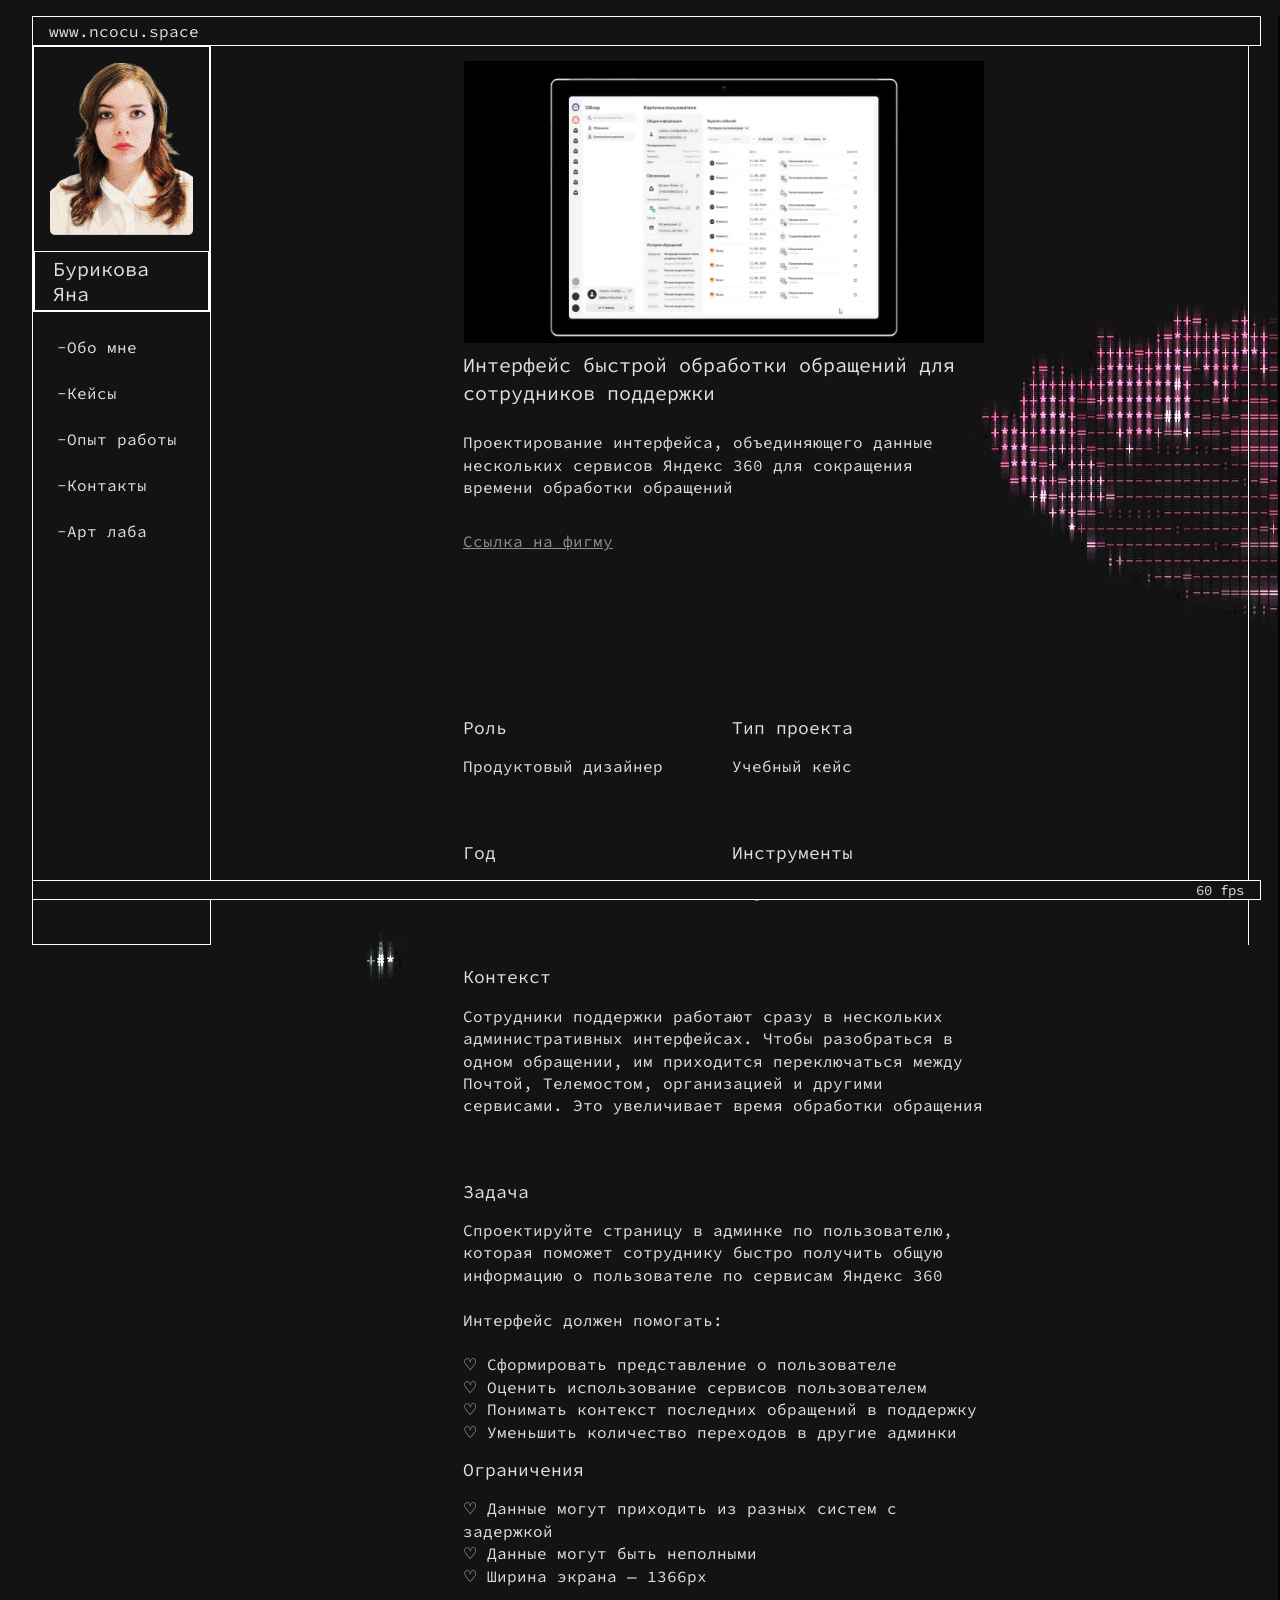
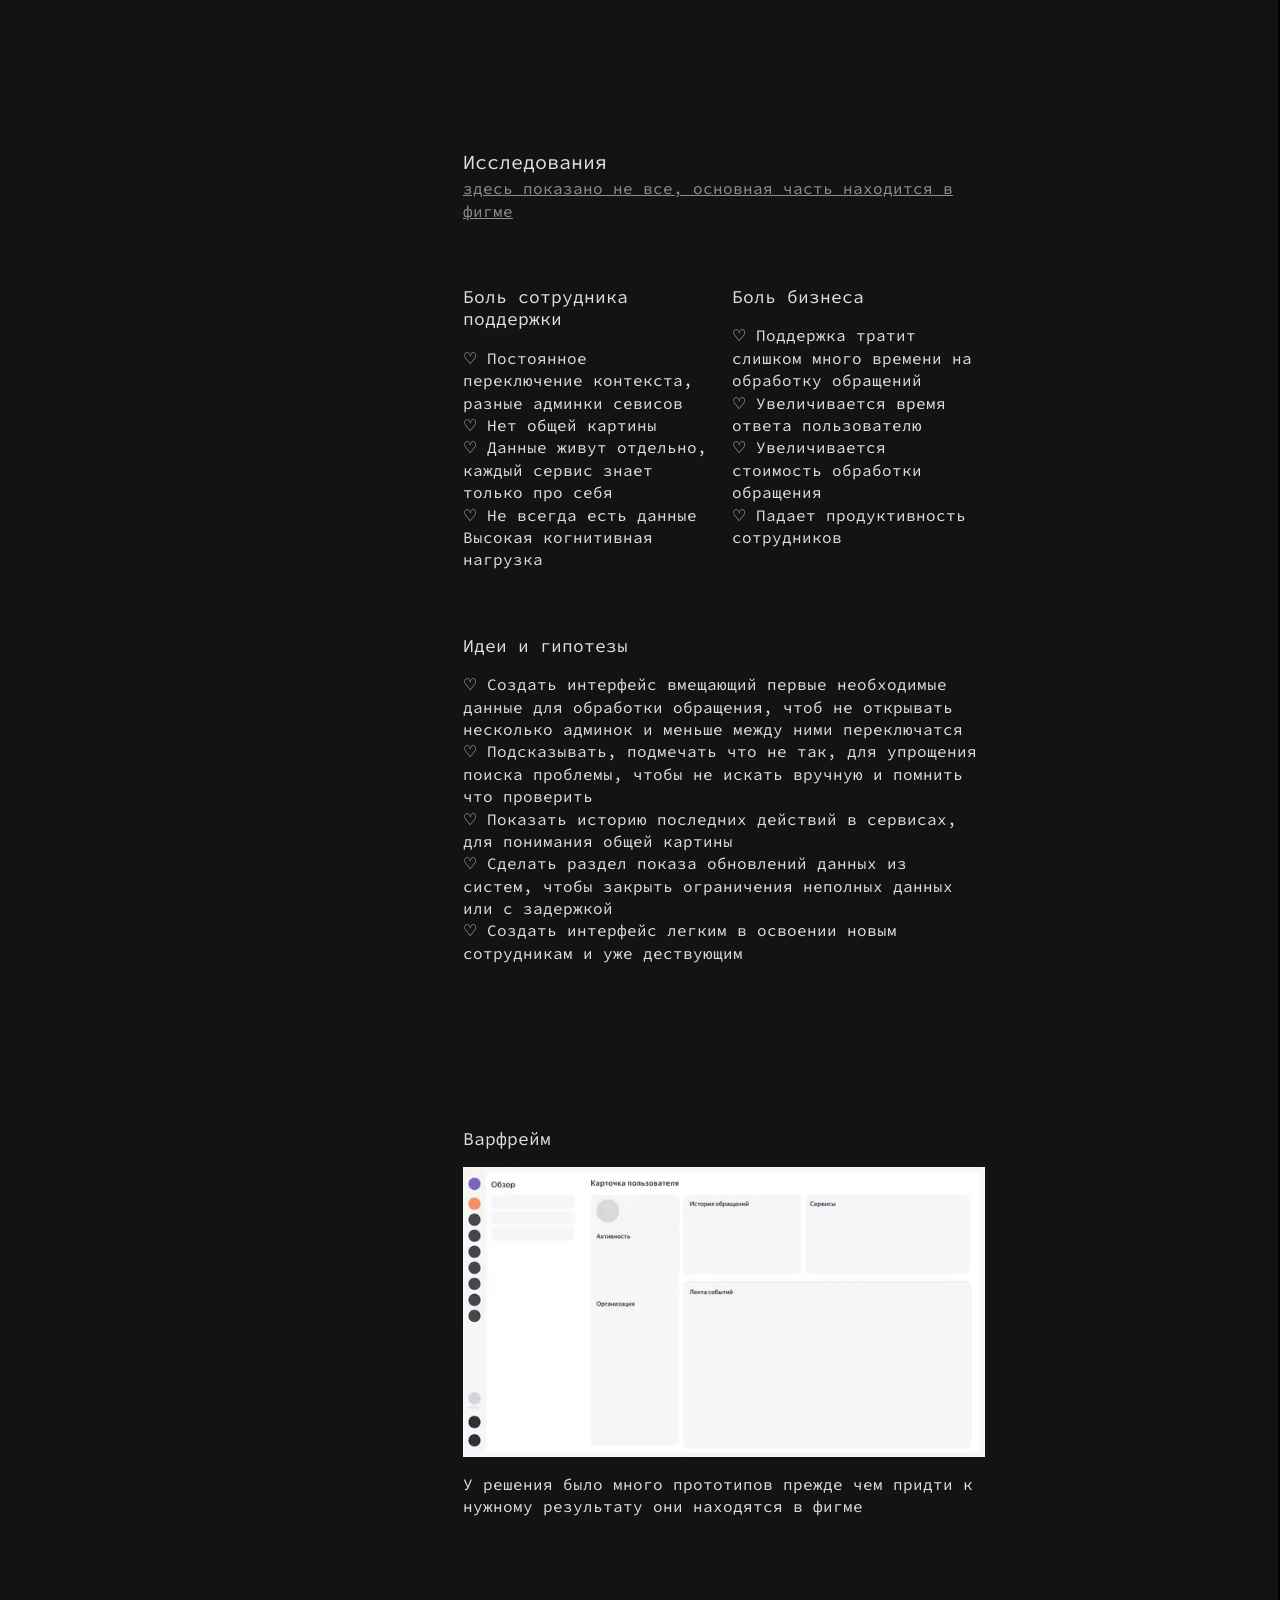
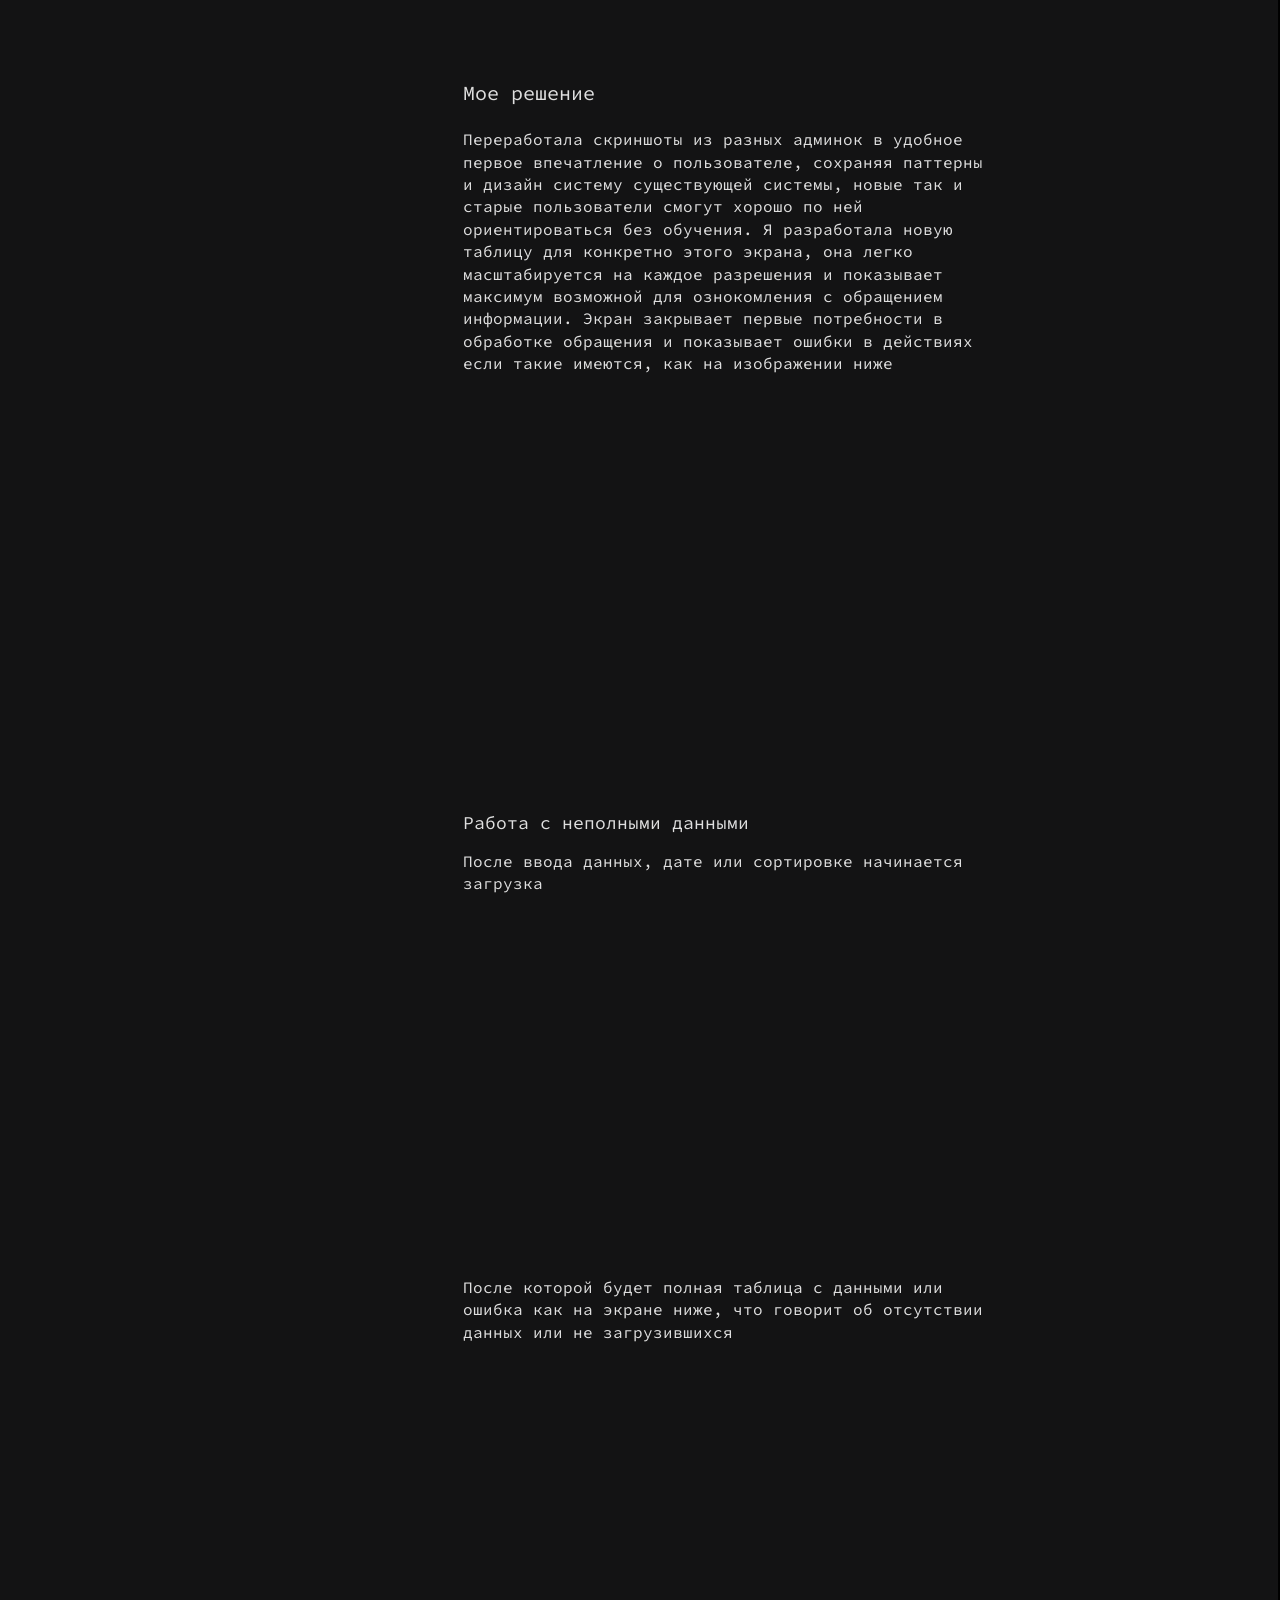
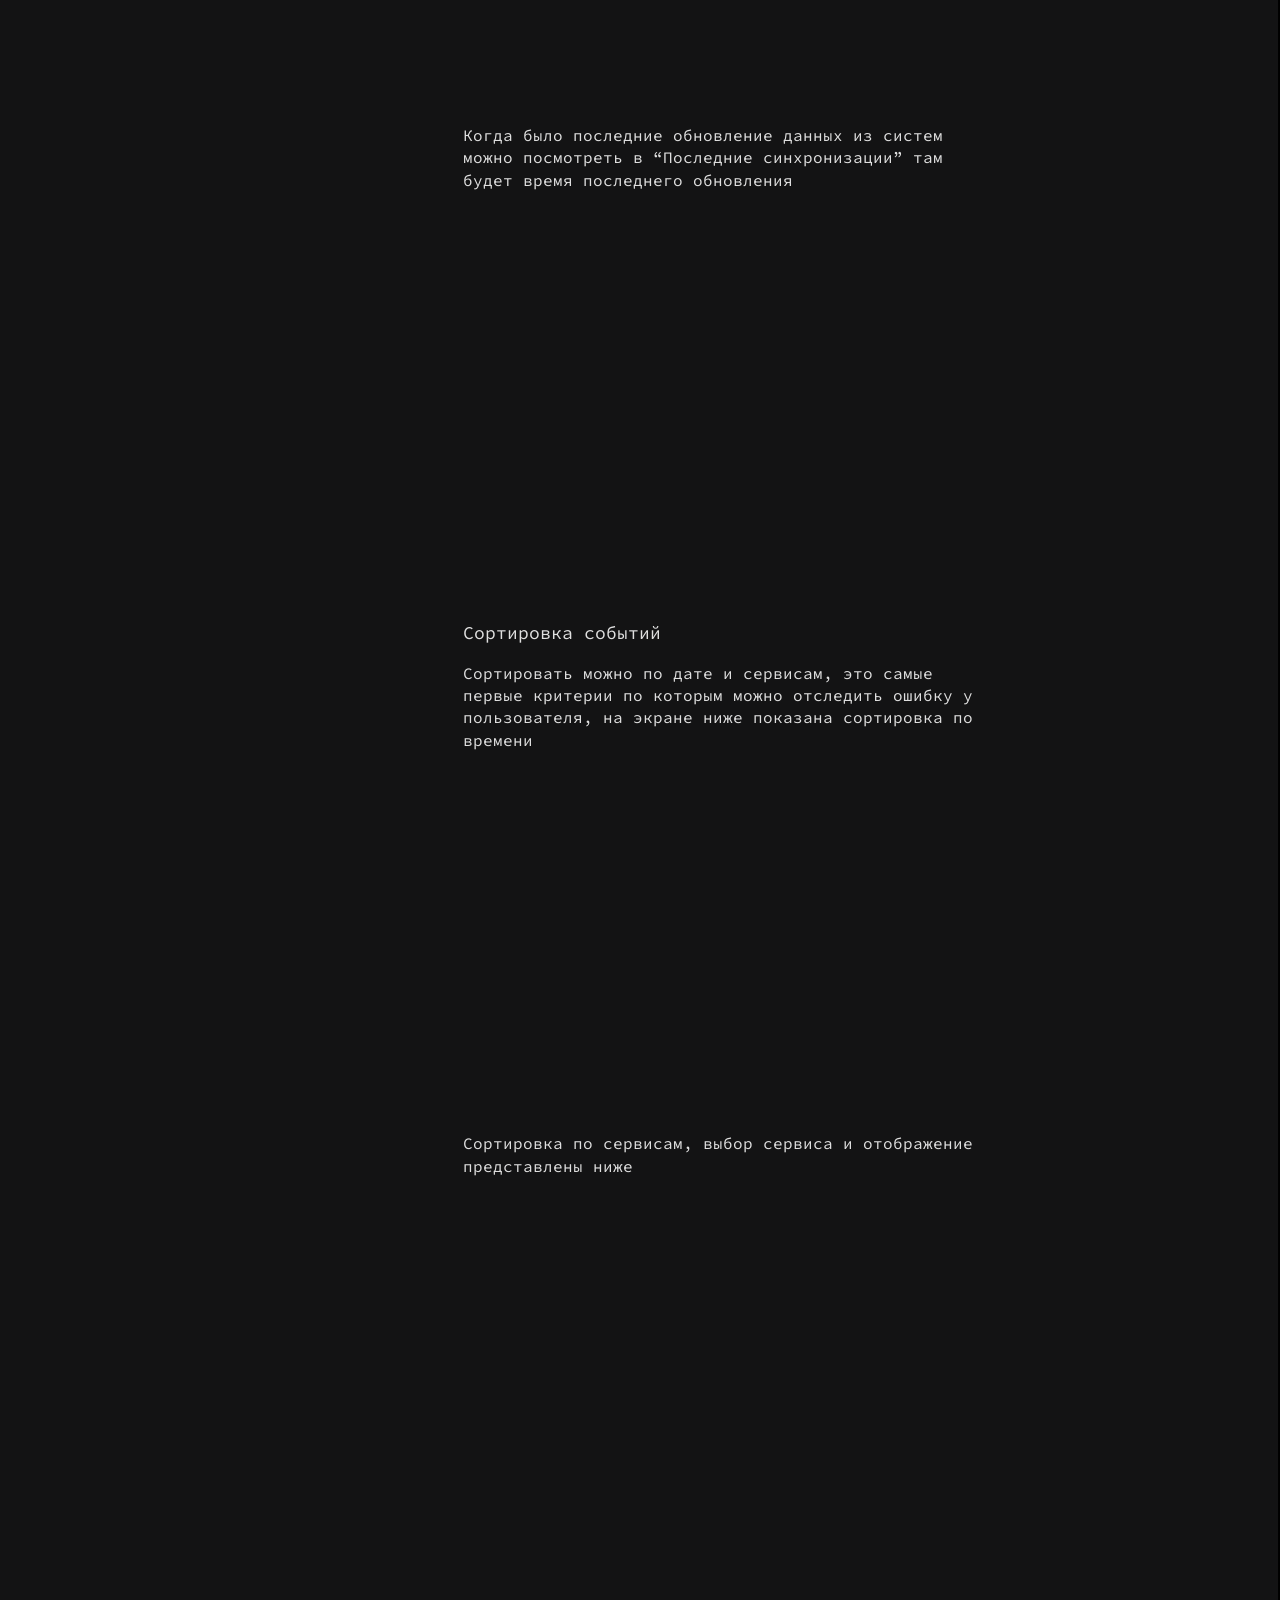
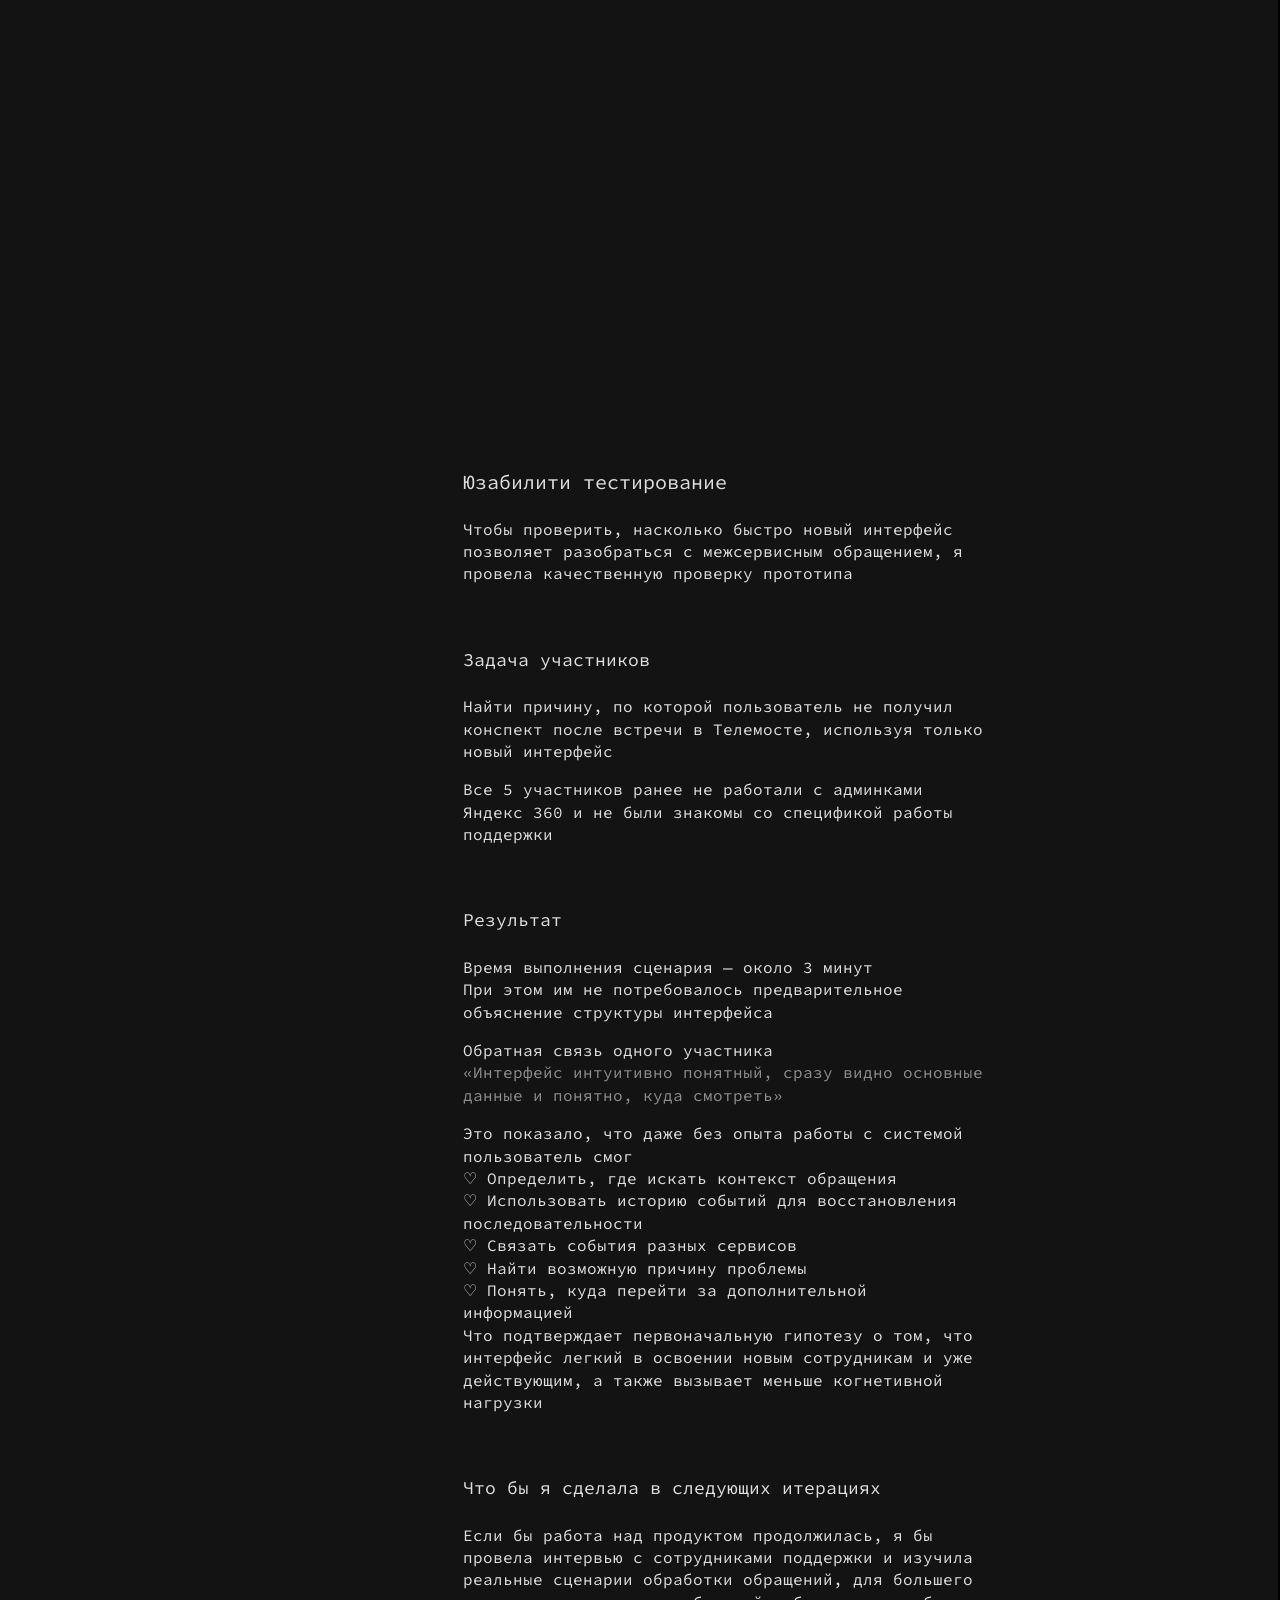
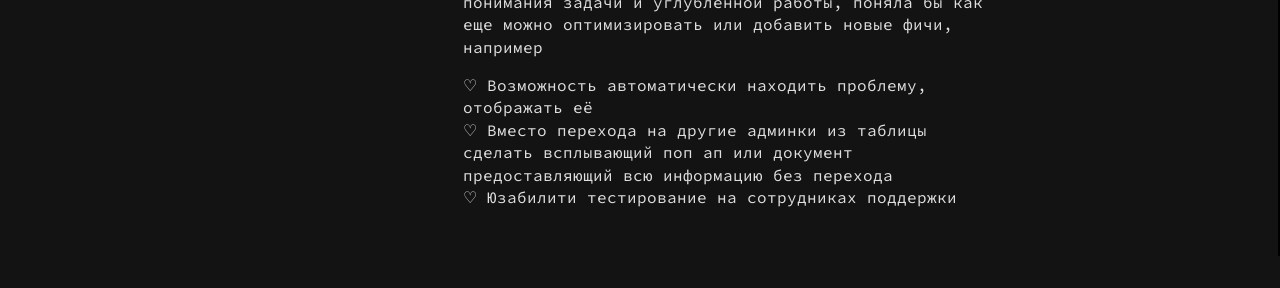
==== commit 6ba0f38f: "Optimize images, videos and fonts for faster loading Co-Authored-By: Claude Opus 5.5 <noreply@anthro" ====
--- a/360.html
+++ b/360.html
@@ -10,7 +10,7 @@
 <link rel="icon" href="favicon.svg" type="image/svg+xml">
 <link rel="preconnect" href="https://fonts.googleapis.com">
 <link rel="preconnect" href="https://fonts.gstatic.com" crossorigin>
-<link rel="stylesheet" href="https://fonts.googleapis.com/css2?family=Inter:wght@400;500;600;700&family=Manrope:wght@400;500;700&family=Source+Code+Pro&family=Ubuntu+Mono&display=swap">
+<link rel="stylesheet" href="https://fonts.googleapis.com/css2?family=Source+Code+Pro&family=Ubuntu+Mono&display=swap">
 <link rel="stylesheet" href="css/base.css">
 <link rel="stylesheet" href="css/360.css">
 <link rel="stylesheet" href="css/shared.css">
@@ -35,7 +35,7 @@
 <div class='div div--u-i33oof93a' id='i33oof93a_0'>
 <div class='div div--u-i24vja2dr' id='i24vja2dr_0'>
 <div class='image image--u-i4pvby590' id='i4pvby590_0'>
-<img loading='lazy' src='assets/img/mask_group.png' alt='Mask group' title='' data-size='920x1104' class='image__img' id='i3t2yotyl_0' >
+<img decoding='async' loading='lazy' src='assets/img/mask_group-400.webp' alt='Mask group' title='' data-size='920x1104' class='image__img' id='i3t2yotyl_0' >
 </div>
 <div class='div div--u-i2s3y5xv3' id='i2s3y5xv3_0'>
 <div class='text text--u-i3ahly6rj' id='i3ahly6rj_0'>
@@ -76,7 +76,7 @@
 <div class='div div--u-i25re538p' id='i25re538p_0'>
 <div class='div div--u-i3lq424p0 normal-text' id='i3lq424p0_0'>
 <a href='index.html' data-action-element='' class='link-block link-block--u-i2ebnxsqd' id='i2ebnxsqd_0'>
-<video src='assets/video/59544d2745272c843413d22788921103_1920.mp4' poster='' preload='metadata' muted='1' loop='1' playsInline='1' class='video video--u-i3ogar4du' id='i3ogar4du_0'></video>
+<video src='assets/video/59544d27.mp4' poster='assets/video/59544d27-poster.webp' preload='none' muted='1' loop='1' playsInline='1' class='video video--u-i3ogar4du' id='i3ogar4du_0'></video>
 </a>
 <div class='div div--u-i0tzheoug' id='i0tzheoug_0'>
 <div class='div div--u-iwhntidj4' id='iwhntidj4_0'>
@@ -195,7 +195,7 @@
 <span class='text-block-wrap-div'>Варфрейм</span>
 </div>
 <div class='image image--u-is0s523x8' id='is0s523x8_0'>
-<img loading='lazy' src='assets/img/varfrejm.jpg' alt='' title='' data-size='4000x2225' class='image__img' id='iz7f8oe4i_0' >
+<img decoding='async' loading='lazy' src='assets/img/varfrejm-640.webp' alt='' title='' data-size='4000x2225' class='image__img' id='iz7f8oe4i_0' >
 </div>
 <div class='text text--u-i63mywvos' id='i63mywvos_0'>
 <span class='text-block-wrap-div'>У решения было много прототипов прежде чем придти к нужному результату они находятся в фигме</span>
@@ -210,7 +210,7 @@
 <span class='text-block-wrap-div'>Переработала скриншоты из разных админок в удобное первое впечатление о пользователе, сохраняя паттерны и дизайн систему существующей системы, новые так и старые пользователи смогут хорошо по ней ориентироваться без обучения. Я разработала новую таблицу для конкретно этого экрана, она легко масштабируется на каждое разрешения и показывает максимум возможной для ознокомления с обращением информации. Экран закрывает первые потребности в обработке обращения и показывает ошибки в действиях если такие имеются, как на изображении ниже</span>
 </div>
 <div class='image image--u-ifrjhtrrb' id='ifrjhtrrb_0'>
-<img loading='lazy' src='assets/img/kartochka_polzovatelya_po_umolchaniyu_pokazyvayutsya_poslednie_dejtsviya_polzovatelya_iz_vseh_servisov_536601.jpg' alt='Карточка пользователя, по умолчанию показываются последние дейтсвия пользователя из всех сервисов' title='' data-size='4000x2673' class='image__img' id='i95e3zdbp_0' >
+<img decoding='async' srcset='assets/img/kartochka_polzovatelya_po_umolchaniyu_pokazyvayutsya_poslednie_dejtsviya_polzovatelya_iz_vseh_servisov_536601-800.webp 800w, assets/img/kartochka_polzovatelya_po_umolchaniyu_pokazyvayutsya_poslednie_dejtsviya_polzovatelya_iz_vseh_servisov_536601-1600.webp 1600w' sizes='(max-width: 767px) 100vw, 50vw' loading='lazy' src='assets/img/kartochka_polzovatelya_po_umolchaniyu_pokazyvayutsya_poslednie_dejtsviya_polzovatelya_iz_vseh_servisov_536601-1600.webp' alt='Карточка пользователя, по умолчанию показываются последние дейтсвия пользователя из всех сервисов' title='' data-size='4000x2673' class='image__img' id='i95e3zdbp_0' >
 </div>
 </div>
 <div class='div div--u-ie21jda8a' id='ie21jda8a_0'>
@@ -221,19 +221,19 @@
 <span class='text-block-wrap-div'>После ввода данных, дате или сортировке начинается загрузка</span>
 </div>
 <div class='image image--u-iyv7lazs2' id='iyv7lazs2_0'>
-<img loading='lazy' src='assets/img/posle_vybora_servisa.jpg' alt='после выбора сервиса' title='' data-size='4000x2673' class='image__img' id='ij3ujrhj6_0' >
+<img decoding='async' srcset='assets/img/posle_vybora_servisa-800.webp 800w, assets/img/posle_vybora_servisa-1600.webp 1600w' sizes='(max-width: 767px) 100vw, 50vw' loading='lazy' src='assets/img/posle_vybora_servisa-1600.webp' alt='после выбора сервиса' title='' data-size='4000x2673' class='image__img' id='ij3ujrhj6_0' >
 </div>
 <div class='text text--u-izbfjspkq' id='izbfjspkq_0'>
 <span class='text-block-wrap-div'>После которой будет полная таблица с данными или ошибка как на экране ниже, что говорит об отсутствии данных или не загрузившихся</span>
 </div>
 <div class='image image--u-ia10iy9gt' id='ia10iy9gt_0'>
-<img loading='lazy' src='assets/img/ili_servisu.jpg' alt='или сервису' title='' data-size='4000x2673' class='image__img' id='iwzpbwltl_0' >
+<img decoding='async' srcset='assets/img/ili_servisu-800.webp 800w, assets/img/ili_servisu-1600.webp 1600w' sizes='(max-width: 767px) 100vw, 50vw' loading='lazy' src='assets/img/ili_servisu-1600.webp' alt='или сервису' title='' data-size='4000x2673' class='image__img' id='iwzpbwltl_0' >
 </div>
 <div class='text text--u-ivh90yr4a' id='ivh90yr4a_0'>
 <span class='text-block-wrap-div'>Когда было последние обновление данных из систем можно посмотреть в “Последние синхронизации” там будет время последнего обновления</span>
 </div>
 <div class='image image--u-iv44wa9zu' id='iv44wa9zu_0'>
-<img loading='lazy' src='assets/img/prosmotr_kogda_sinhronizirovalis_poslednie_dannye_iz_servisov.jpg' alt='Просмотр когда синхронизировались последние данные из сервисов' title='' data-size='4000x2673' class='image__img' id='iyoh9n26s_0' >
+<img decoding='async' srcset='assets/img/prosmotr_kogda_sinhronizirovalis_poslednie_dannye_iz_servisov-800.webp 800w, assets/img/prosmotr_kogda_sinhronizirovalis_poslednie_dannye_iz_servisov-1600.webp 1600w' sizes='(max-width: 767px) 100vw, 50vw' loading='lazy' src='assets/img/prosmotr_kogda_sinhronizirovalis_poslednie_dannye_iz_servisov-1600.webp' alt='Просмотр когда синхронизировались последние данные из сервисов' title='' data-size='4000x2673' class='image__img' id='iyoh9n26s_0' >
 </div>
 </div>
 <div class='div div--u-itsxgduhm' id='itsxgduhm_0'>
@@ -244,16 +244,16 @@
 <span class='text-block-wrap-div'>Сортировать можно по дате и сервисам, это самые первые критерии по которым можно отследить ошибку у пользователя, на экране ниже показана сортировка по времени</span>
 </div>
 <div class='image image--u-ih622xsna' id='ih622xsna_0'>
-<img loading='lazy' src='assets/img/sortirovka_po_vremeni_sotrudnik_vvel_daty_i_vremya_i_nazhal_enter.jpg' alt='Сортировка по времени (сотрудник ввел даты и время и нажал _enter_)' title='' data-size='4000x2673' class='image__img' id='ib9qo464v_0' >
+<img decoding='async' srcset='assets/img/sortirovka_po_vremeni_sotrudnik_vvel_daty_i_vremya_i_nazhal_enter-800.webp 800w, assets/img/sortirovka_po_vremeni_sotrudnik_vvel_daty_i_vremya_i_nazhal_enter-1600.webp 1600w' sizes='(max-width: 767px) 100vw, 50vw' loading='lazy' src='assets/img/sortirovka_po_vremeni_sotrudnik_vvel_daty_i_vremya_i_nazhal_enter-1600.webp' alt='Сортировка по времени (сотрудник ввел даты и время и нажал _enter_)' title='' data-size='4000x2673' class='image__img' id='ib9qo464v_0' >
 </div>
 <div class='text text--u-ihrl8hyjs' id='ihrl8hyjs_0'>
 <span class='text-block-wrap-div'>Сортировка по сервисам, выбор сервиса и отображение представлены ниже</span>
 </div>
 <div class='image image--u-if7y14ppo' id='if7y14ppo_0'>
-<img loading='lazy' src='assets/img/sortirovka_po_servisu_i_date.jpg' alt='Сортировка по сервису и дате' title='' data-size='4000x2673' class='image__img' id='iak5vdnea_0' >
+<img decoding='async' srcset='assets/img/sortirovka_po_servisu_i_date-800.webp 800w, assets/img/sortirovka_po_servisu_i_date-1600.webp 1600w' sizes='(max-width: 767px) 100vw, 50vw' loading='lazy' src='assets/img/sortirovka_po_servisu_i_date-1600.webp' alt='Сортировка по сервису и дате' title='' data-size='4000x2673' class='image__img' id='iak5vdnea_0' >
 </div>
 <div class='image image--u-ivxryfqif' id='ivxryfqif_0'>
-<img loading='lazy' src='assets/img/vybor_servisa.jpg' alt='Выбор сервиса' title='' data-size='4000x2673' class='image__img' id='i7lss1ftk_0' >
+<img decoding='async' srcset='assets/img/vybor_servisa-800.webp 800w, assets/img/vybor_servisa-1600.webp 1600w' sizes='(max-width: 767px) 100vw, 50vw' loading='lazy' src='assets/img/vybor_servisa-1600.webp' alt='Выбор сервиса' title='' data-size='4000x2673' class='image__img' id='i7lss1ftk_0' >
 </div>
 </div>
 </div>
--- a/css/360.css
+++ b/css/360.css
@@ -126,9 +126,9 @@
 .text--u-i5yobgq0c {padding-left: 8px; padding-right: 8px; padding-top: 2px; padding-bottom: 2px; border-top-left-radius: 4px; border-top-right-radius: 4px; border-bottom-left-radius: 4px; border-bottom-right-radius: 4px; background-color: rgb(79, 37, 55);}
 .text--u-in8c4g6m4 {padding-left: 8px; padding-right: 8px; padding-top: 2px; padding-bottom: 2px; border-top-left-radius: 4px; border-top-right-radius: 4px; border-bottom-left-radius: 4px; border-bottom-right-radius: 4px; background-color: rgb(79, 37, 55);}
 .div--u-ifup7w50q {display: flex; flex-wrap: wrap; row-gap: 8px; column-gap: 8px;}
-.root--u-i2jif6ask {background-size: auto, auto; background-image: url("../assets/img/ascii-art4.gif"), linear-gradient(rgba(19, 19, 20, 1) 0%, rgba(19, 19, 20, 1) 100%); background-repeat: no-repeat, no-repeat; background-position: left calc(677px + 50%) center, left 0px top 0px; background-attachment: fixed, scroll;}
-.root--u-i1hby8zk2 {background-size: auto, auto; background-image: url("../assets/img/ascii-art4.gif"), linear-gradient(rgba(19, 19, 20, 1) 0%, rgba(19, 19, 20, 1) 100%); background-repeat: no-repeat, no-repeat; background-position: left calc(97px + 50%) center, left 0px top 0px; background-attachment: fixed, scroll;}
-.root--u-i8pcolesv {background-size: auto, auto; background-image: url("../assets/img/ascii-art4.gif"), linear-gradient(rgba(19, 19, 20, 1) 0%, rgba(19, 19, 20, 1) 100%); background-repeat: no-repeat, no-repeat; background-position: left calc(97px + 50%) center, left 0px top 0px; background-attachment: fixed, scroll;}
+.root--u-i2jif6ask {background-size: auto, auto; background-image: url("../assets/img/ascii-art4.webp"), linear-gradient(rgba(19, 19, 20, 1) 0%, rgba(19, 19, 20, 1) 100%); background-repeat: no-repeat, no-repeat; background-position: left calc(677px + 50%) center, left 0px top 0px; background-attachment: fixed, scroll;}
+.root--u-i1hby8zk2 {background-size: auto, auto; background-image: url("../assets/img/ascii-art4.webp"), linear-gradient(rgba(19, 19, 20, 1) 0%, rgba(19, 19, 20, 1) 100%); background-repeat: no-repeat, no-repeat; background-position: left calc(97px + 50%) center, left 0px top 0px; background-attachment: fixed, scroll;}
+.root--u-i8pcolesv {background-size: auto, auto; background-image: url("../assets/img/ascii-art4.webp"), linear-gradient(rgba(19, 19, 20, 1) 0%, rgba(19, 19, 20, 1) 100%); background-repeat: no-repeat, no-repeat; background-position: left calc(97px + 50%) center, left 0px top 0px; background-attachment: fixed, scroll;}
 .div--u-i3j5sephp {position: static; width: 97%; display: flex; justify-content: flex-start; flex-direction: column; align-items: flex-start; margin-left: 14%; margin-right: 0%; height: 100%;}
 .div--u-i14o04za2 {position: static; width: 97%; display: flex; justify-content: flex-start; flex-direction: column; align-items: flex-start; margin-left: 14%; margin-right: 0%; height: 100%;}
 .div--u-i8ffno7xi {position: static; width: 97%; display: flex; justify-content: flex-start; flex-direction: column; align-items: flex-start; margin-left: 14%; margin-right: 0%; height: 900px;}
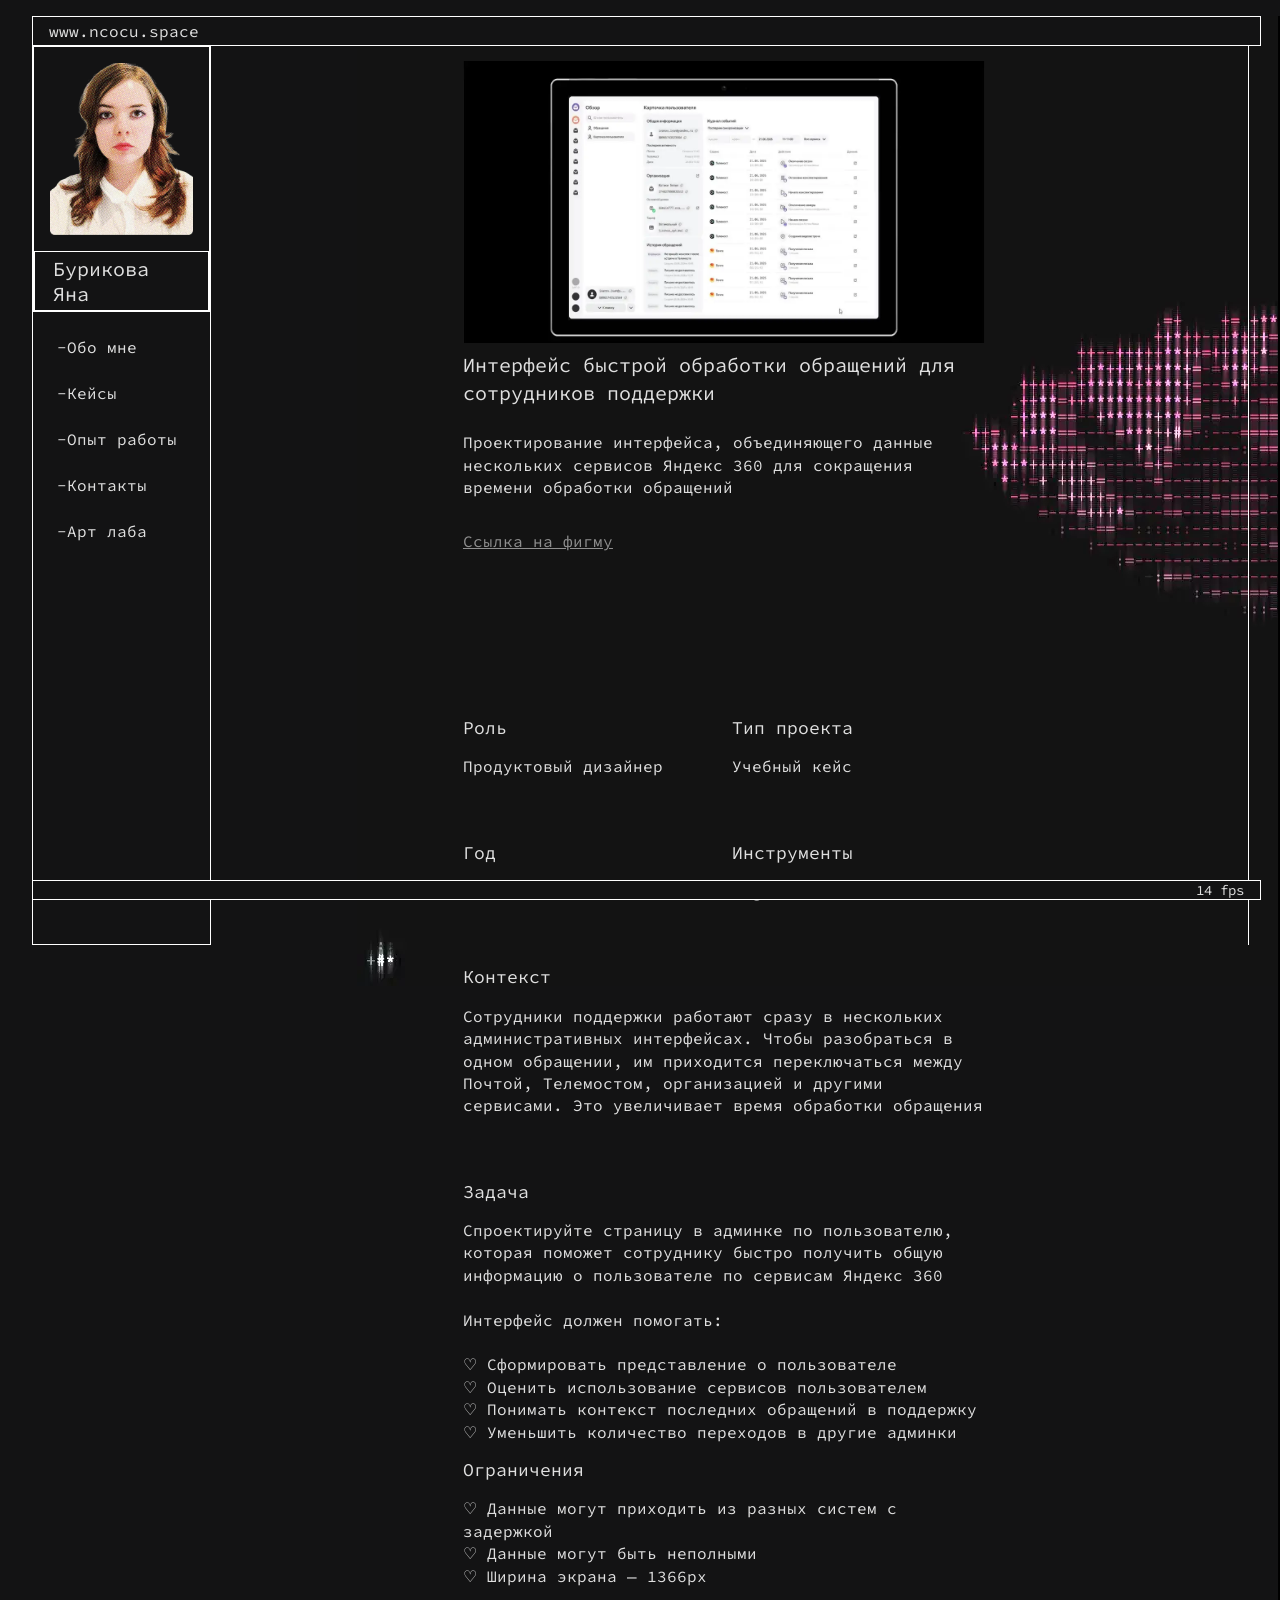
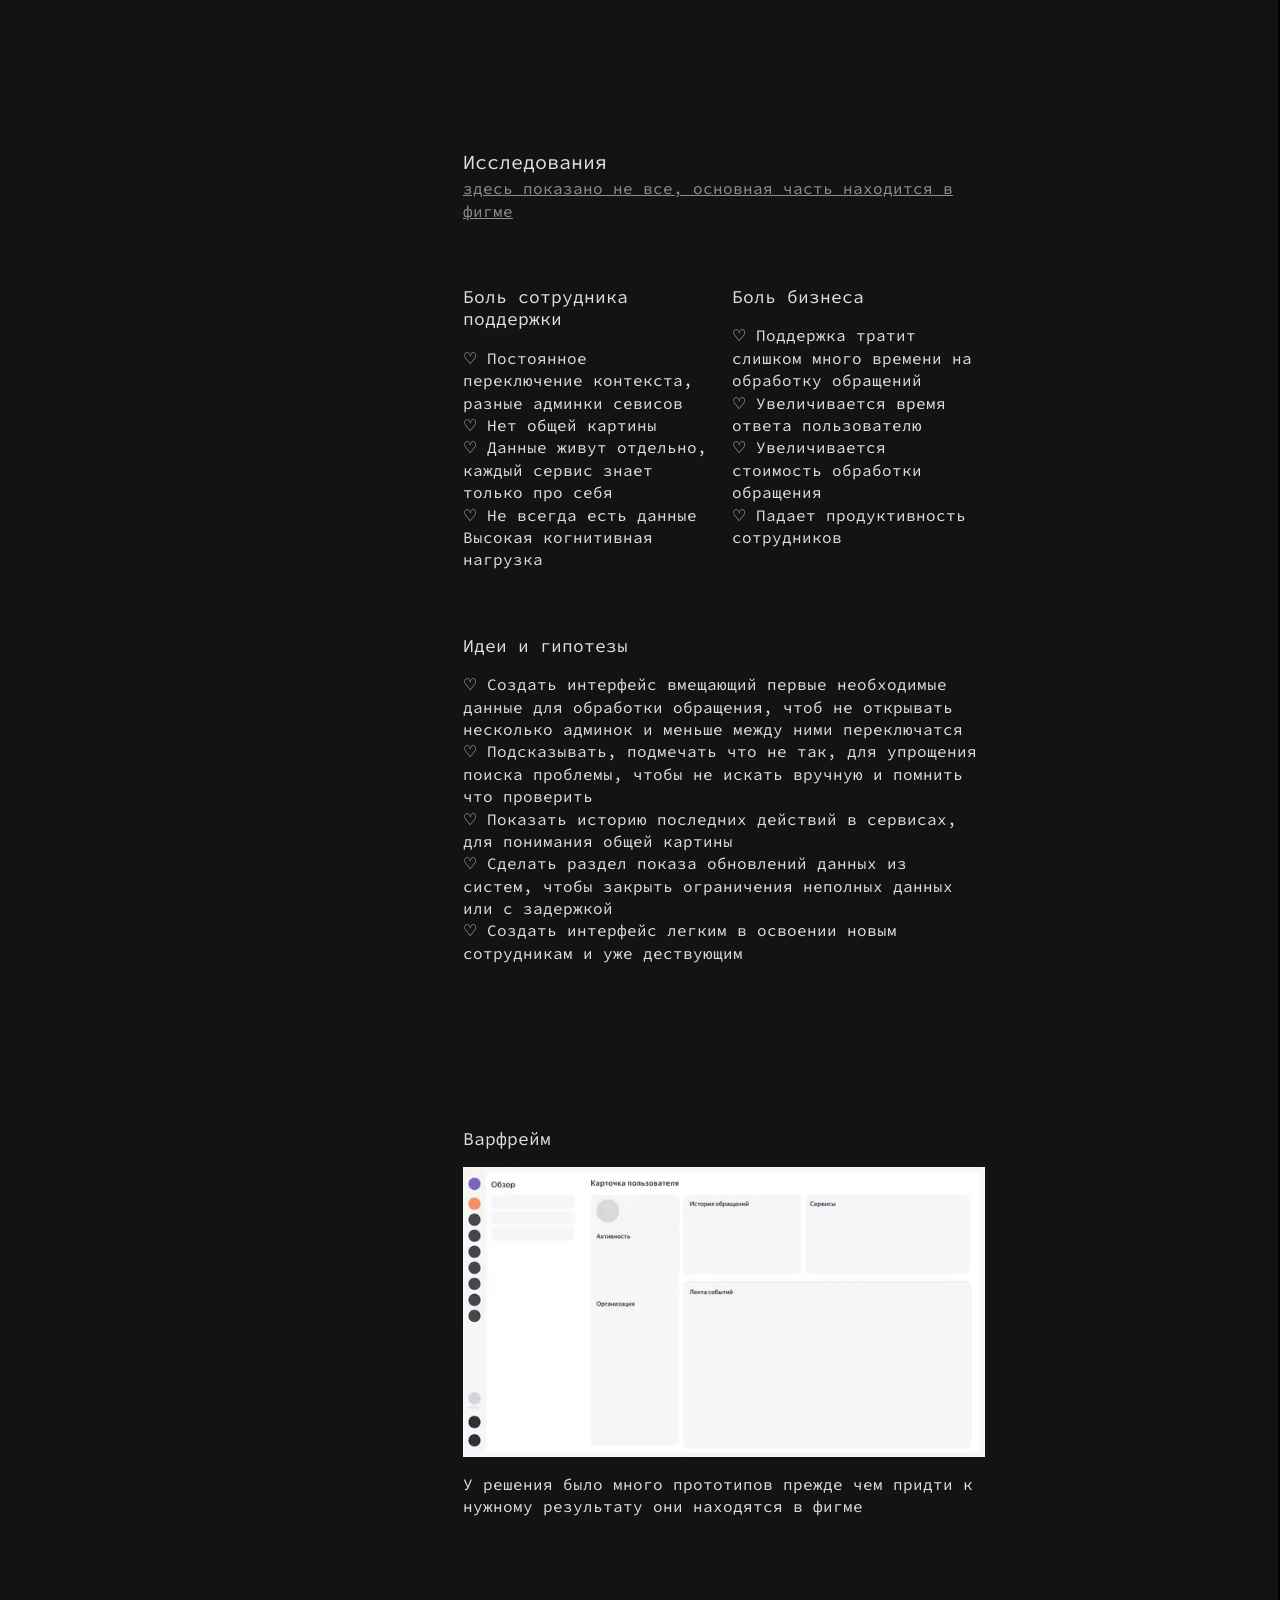
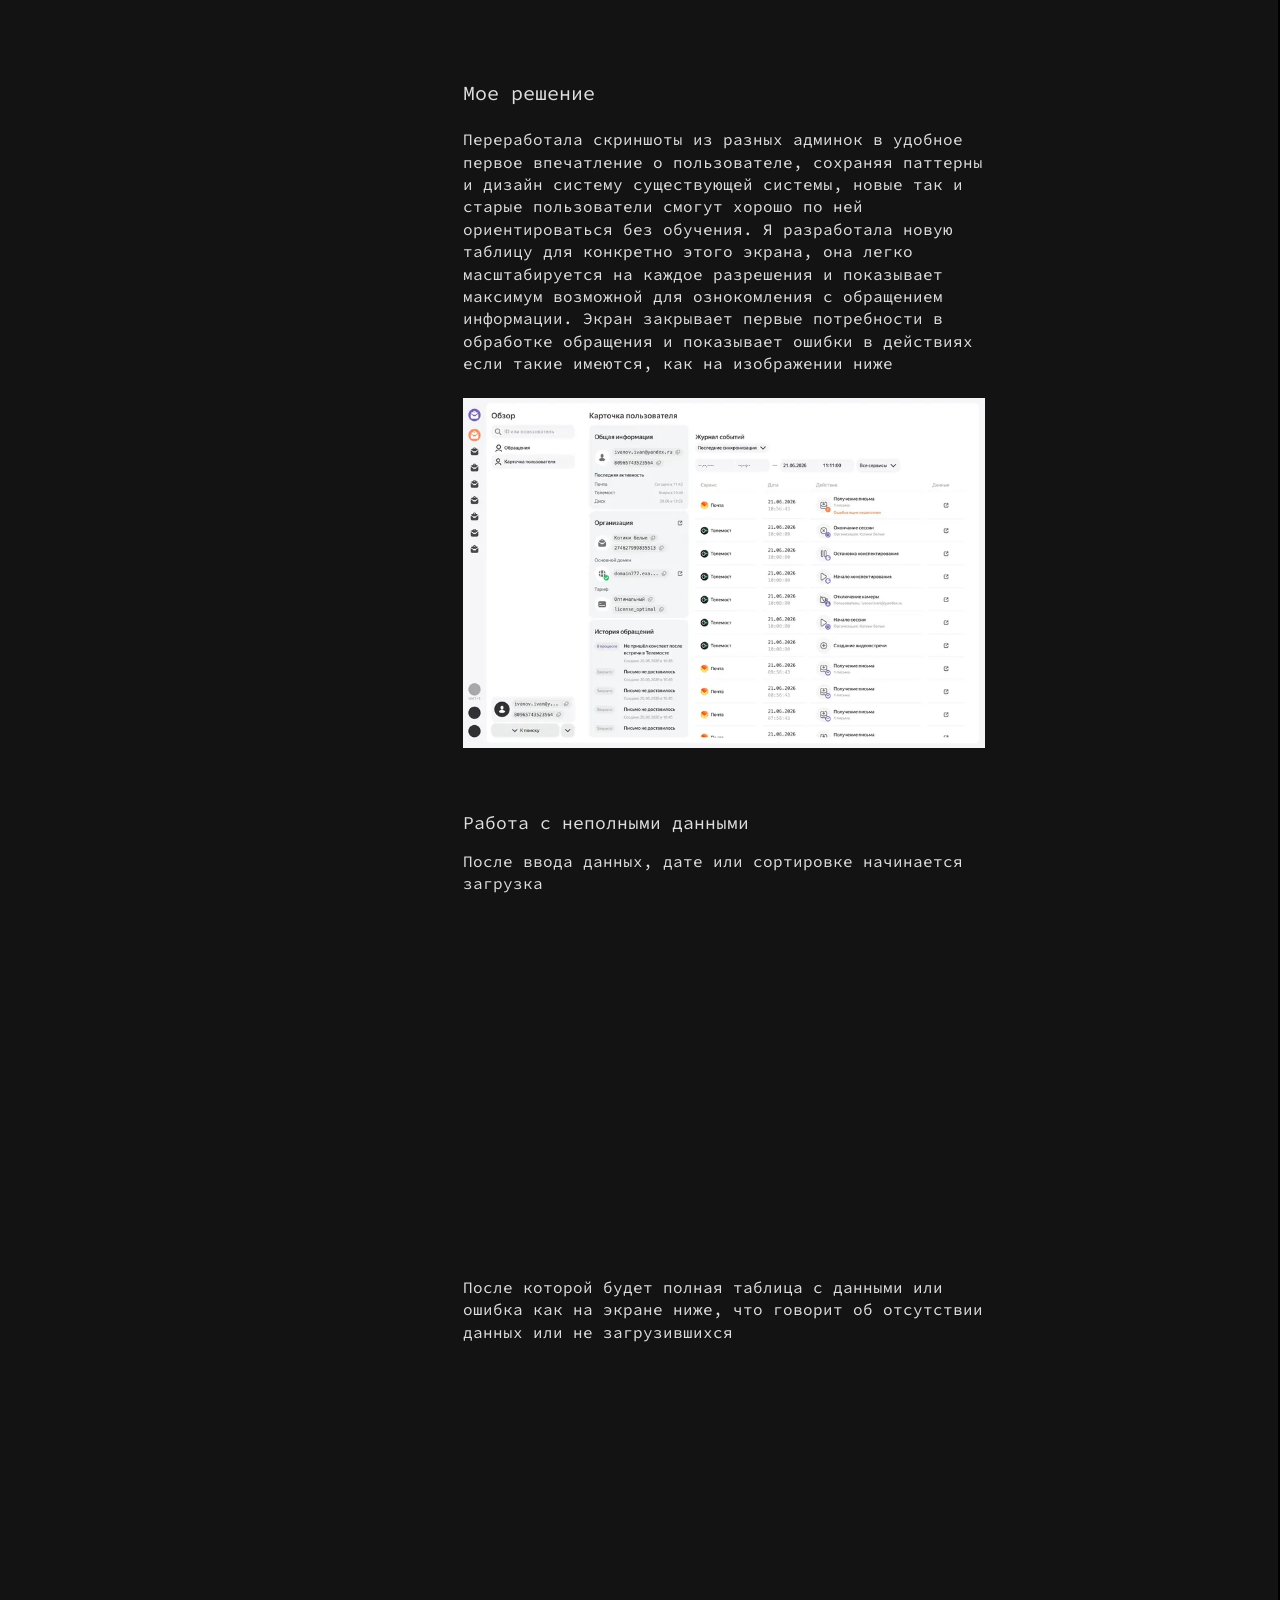
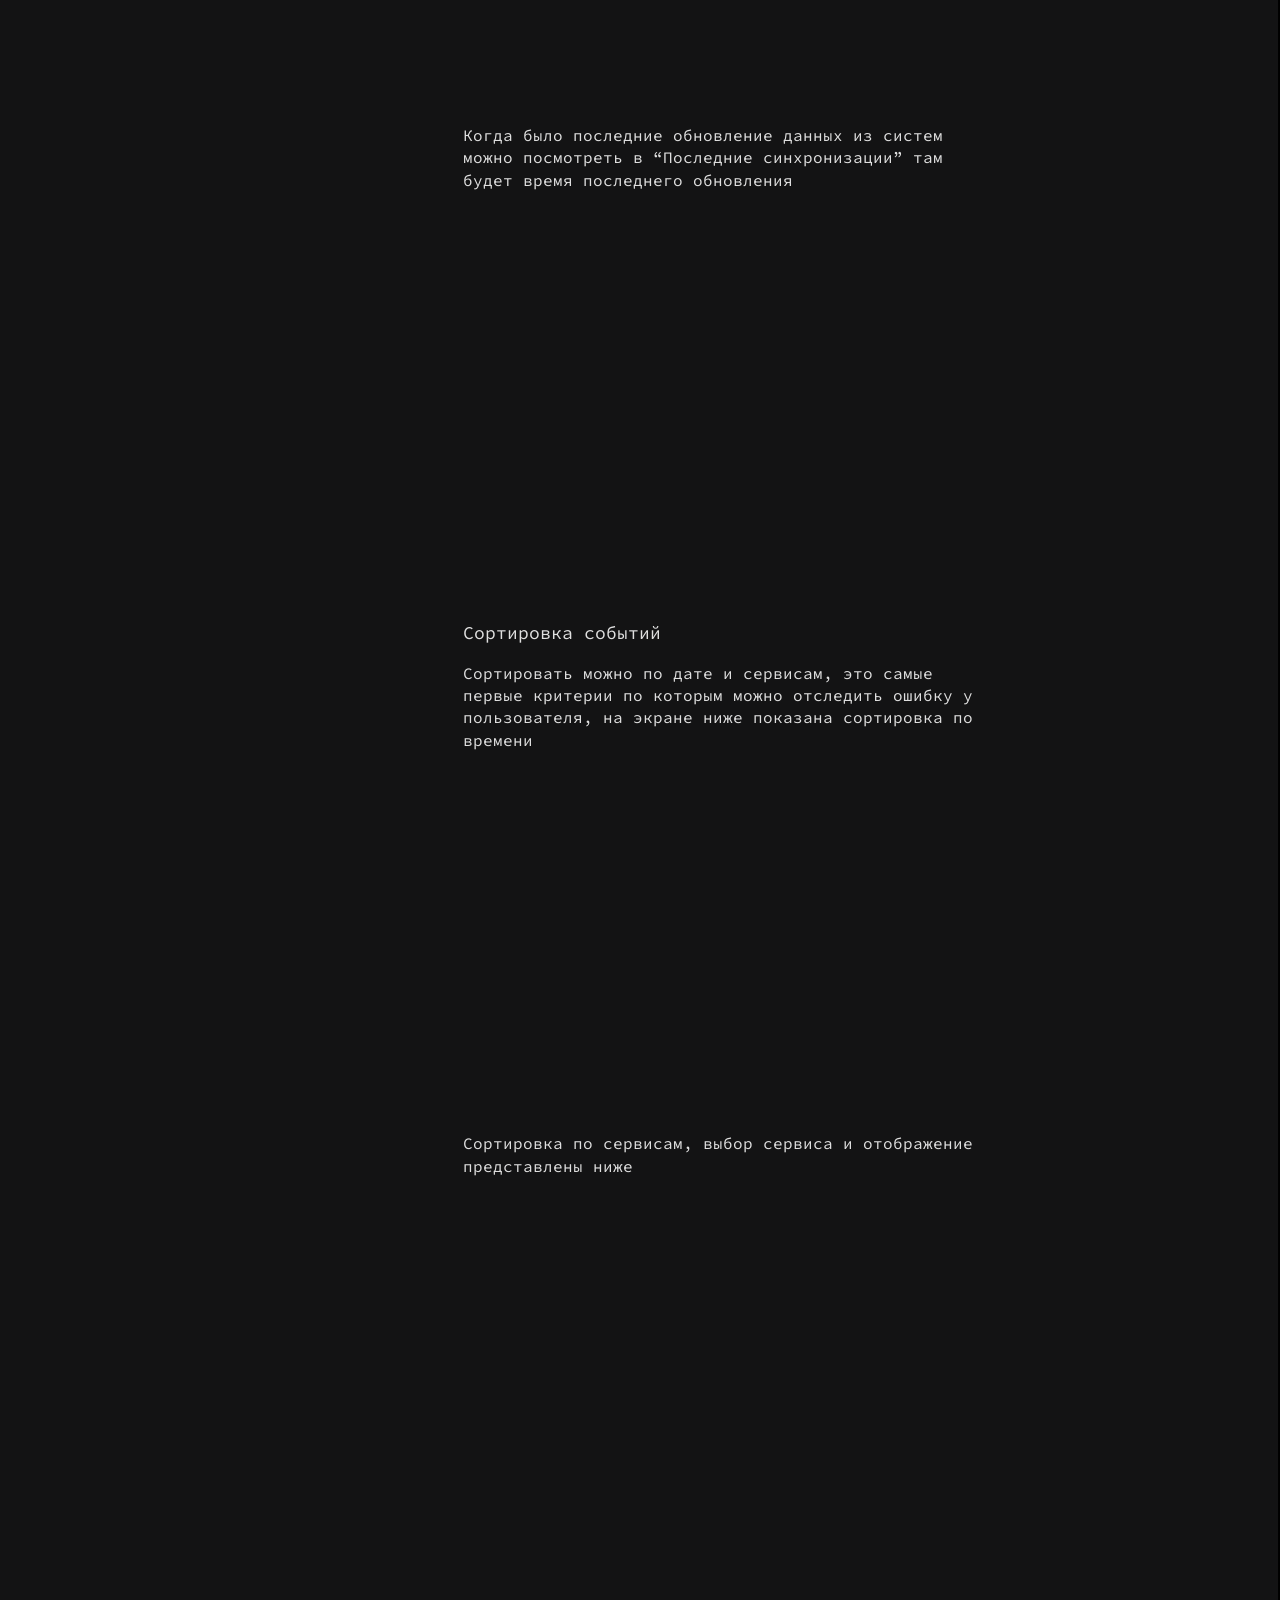
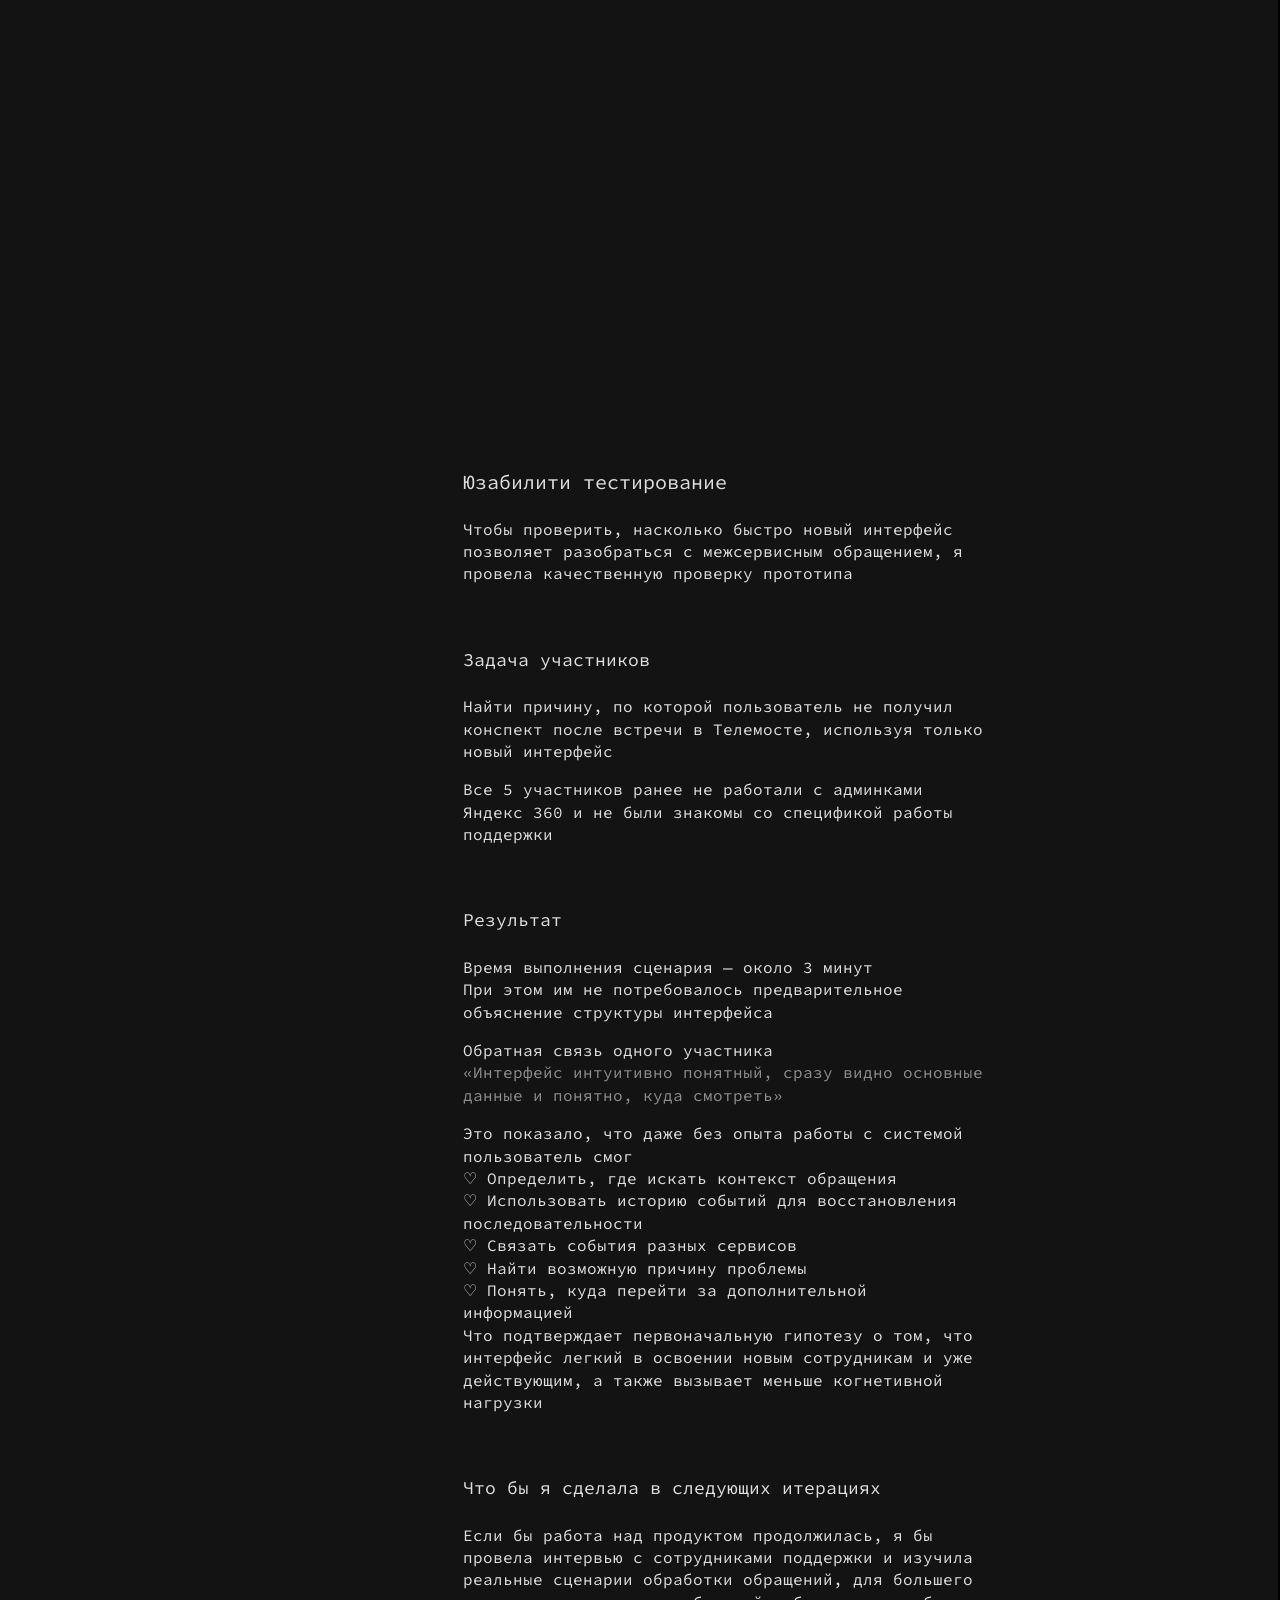
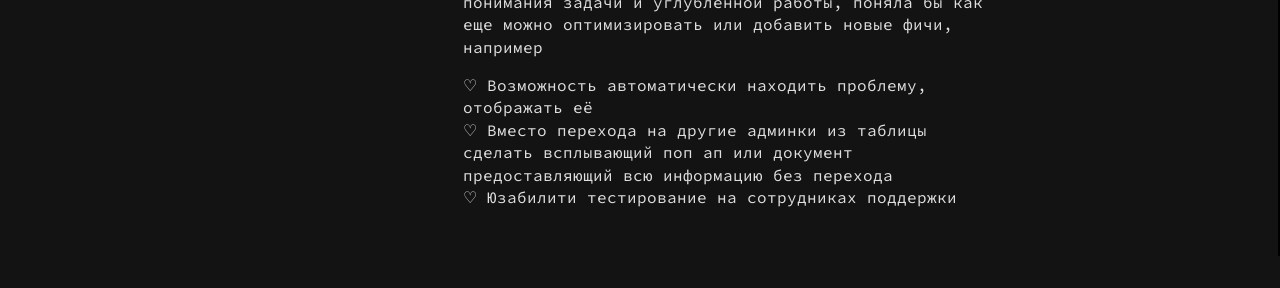
==== commit 500e9828: "Live FPS counter instead of static 60 fps" ====
--- a/360.html
+++ b/360.html
@@ -328,5 +328,6 @@
 </div>
 <script type="application/json" id="page-data">{"animations": [], "videos": ["#i3ogar4du_0"]}</script>
 <script src="js/site.js"></script>
+<script src="js/fps.js"></script>
 </body>
 </html>
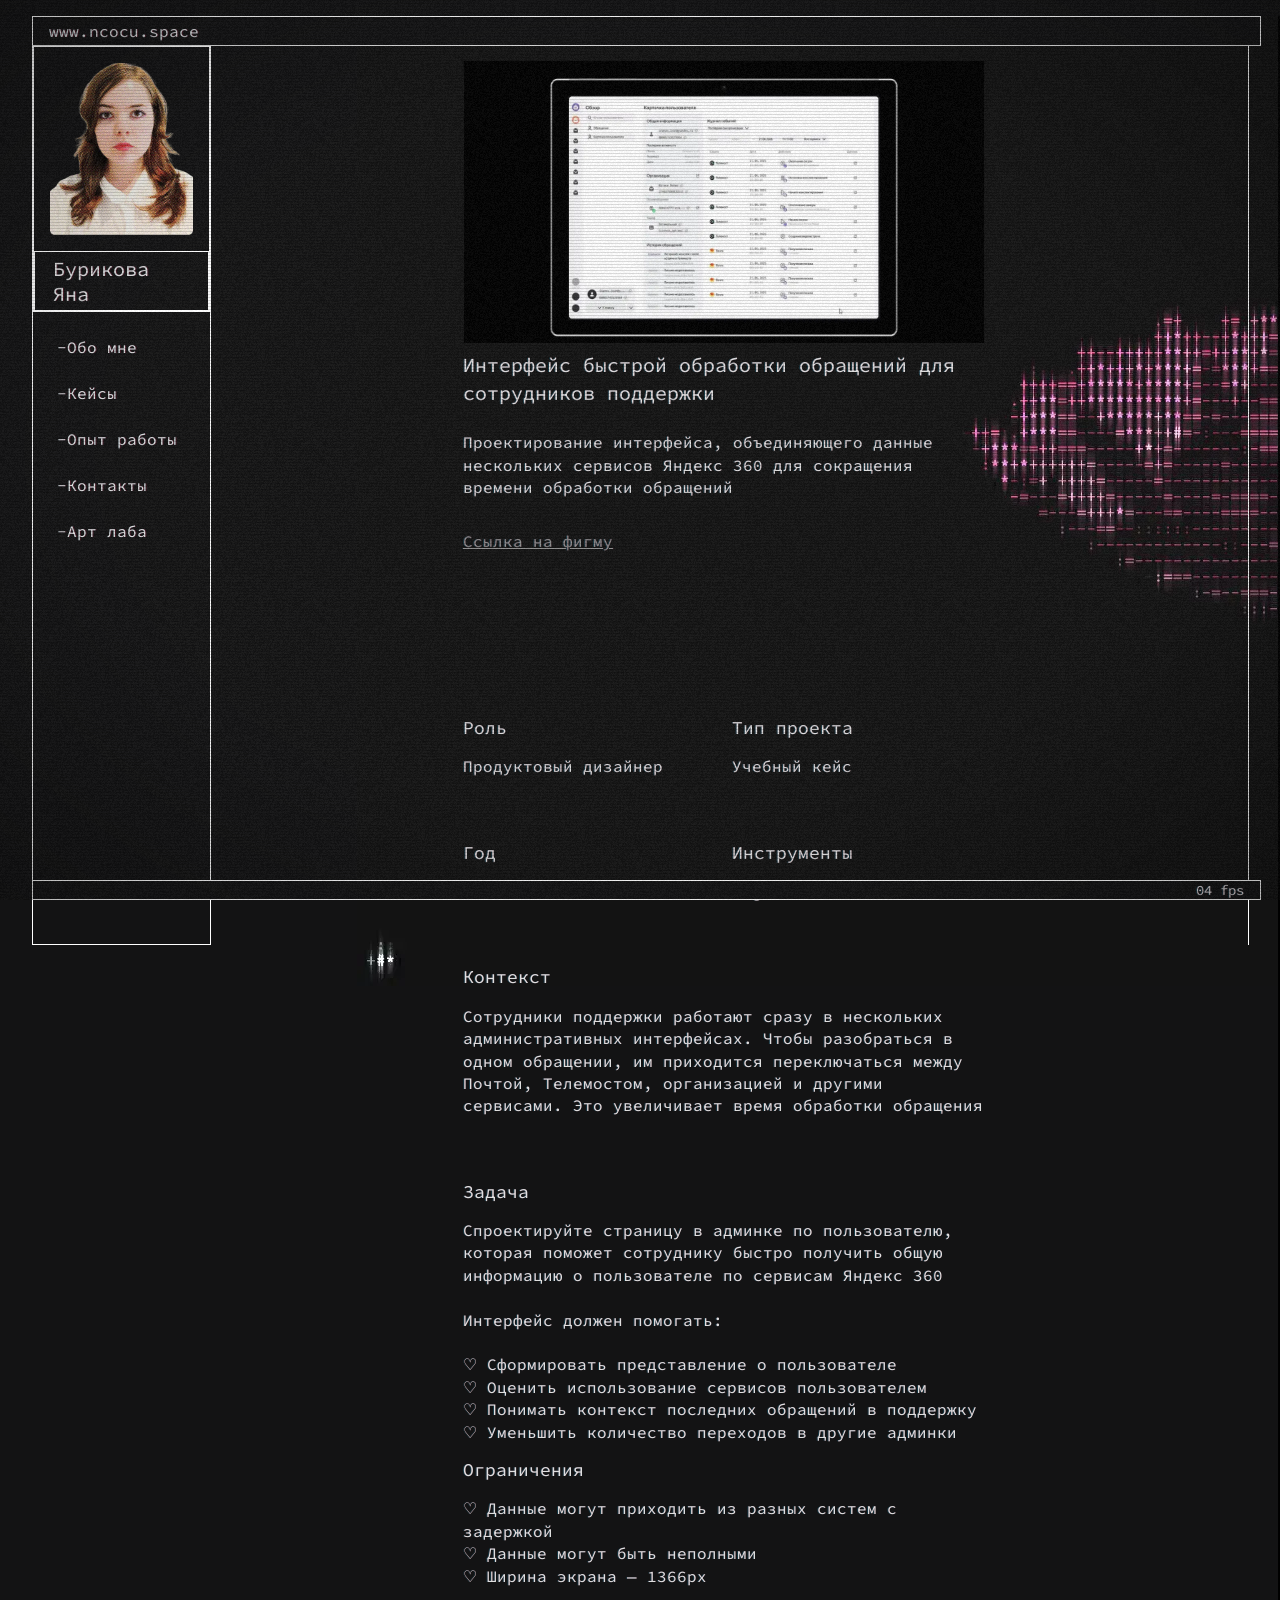
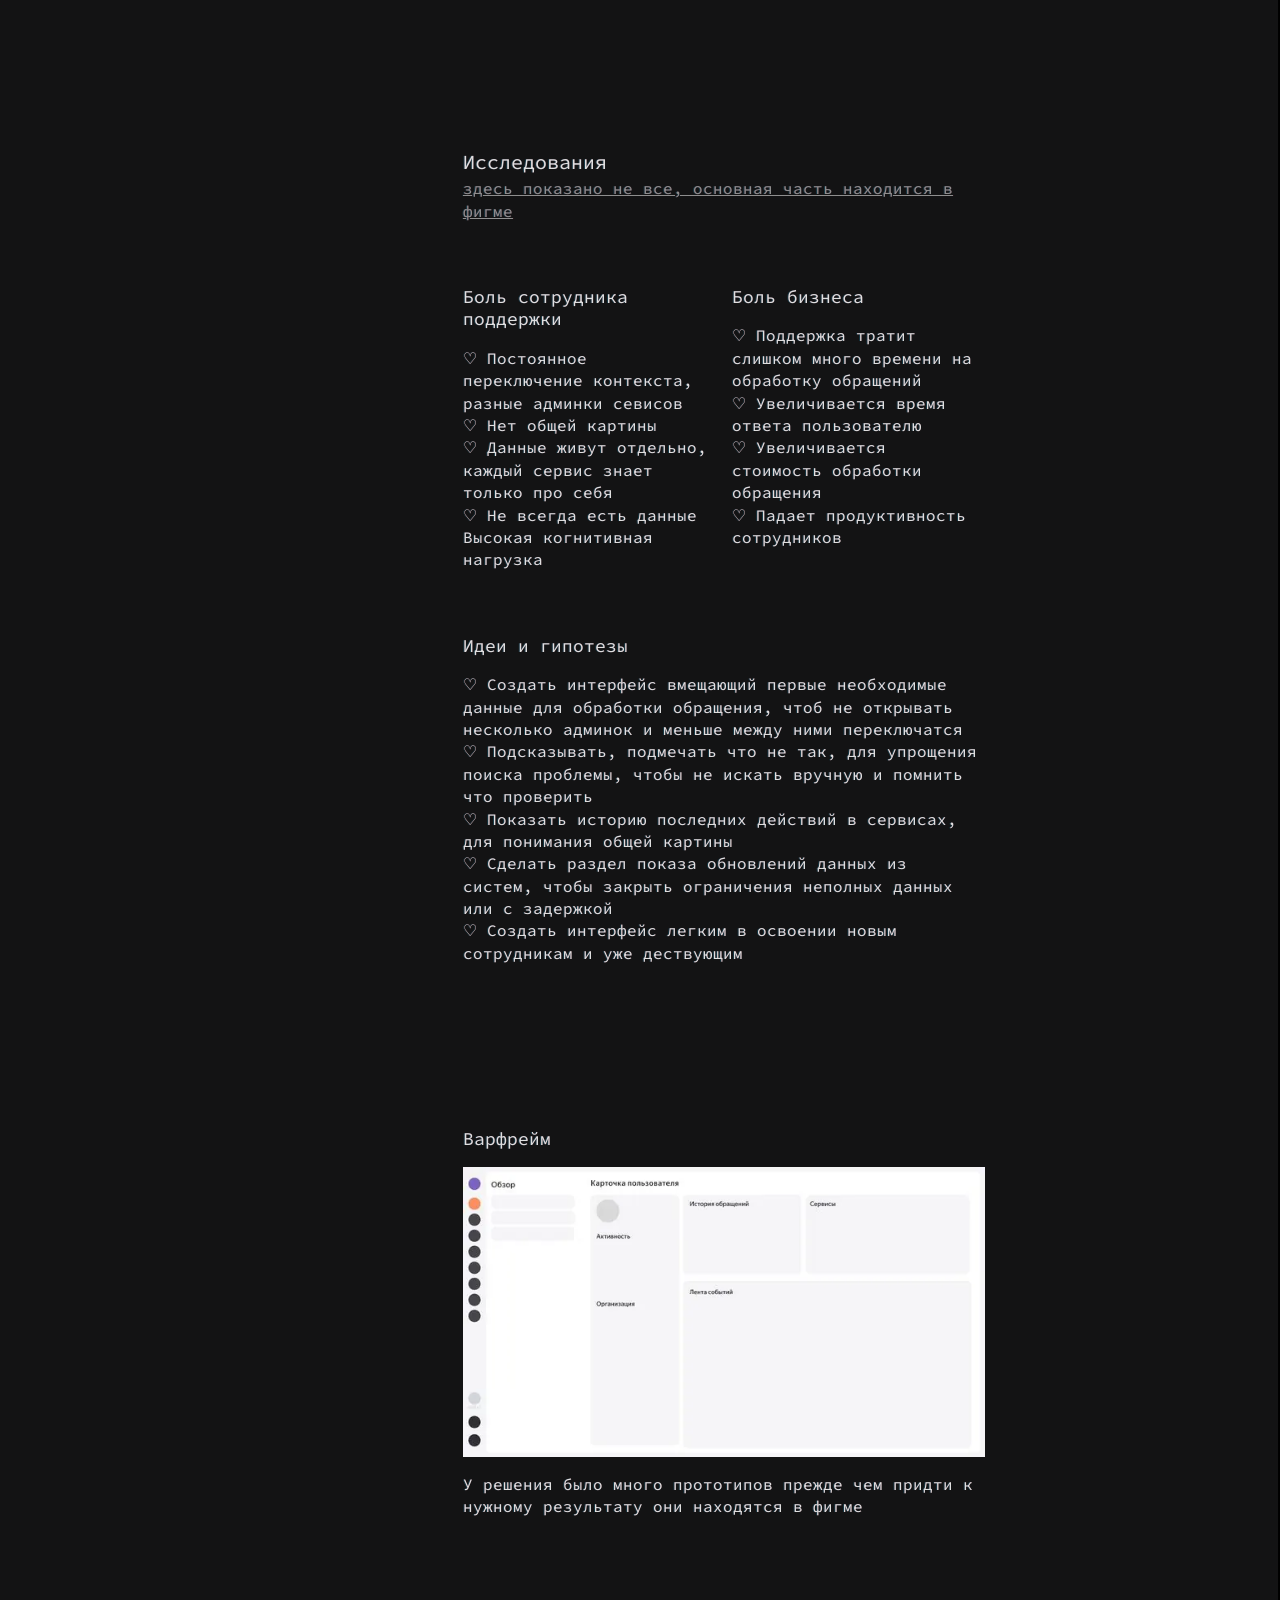
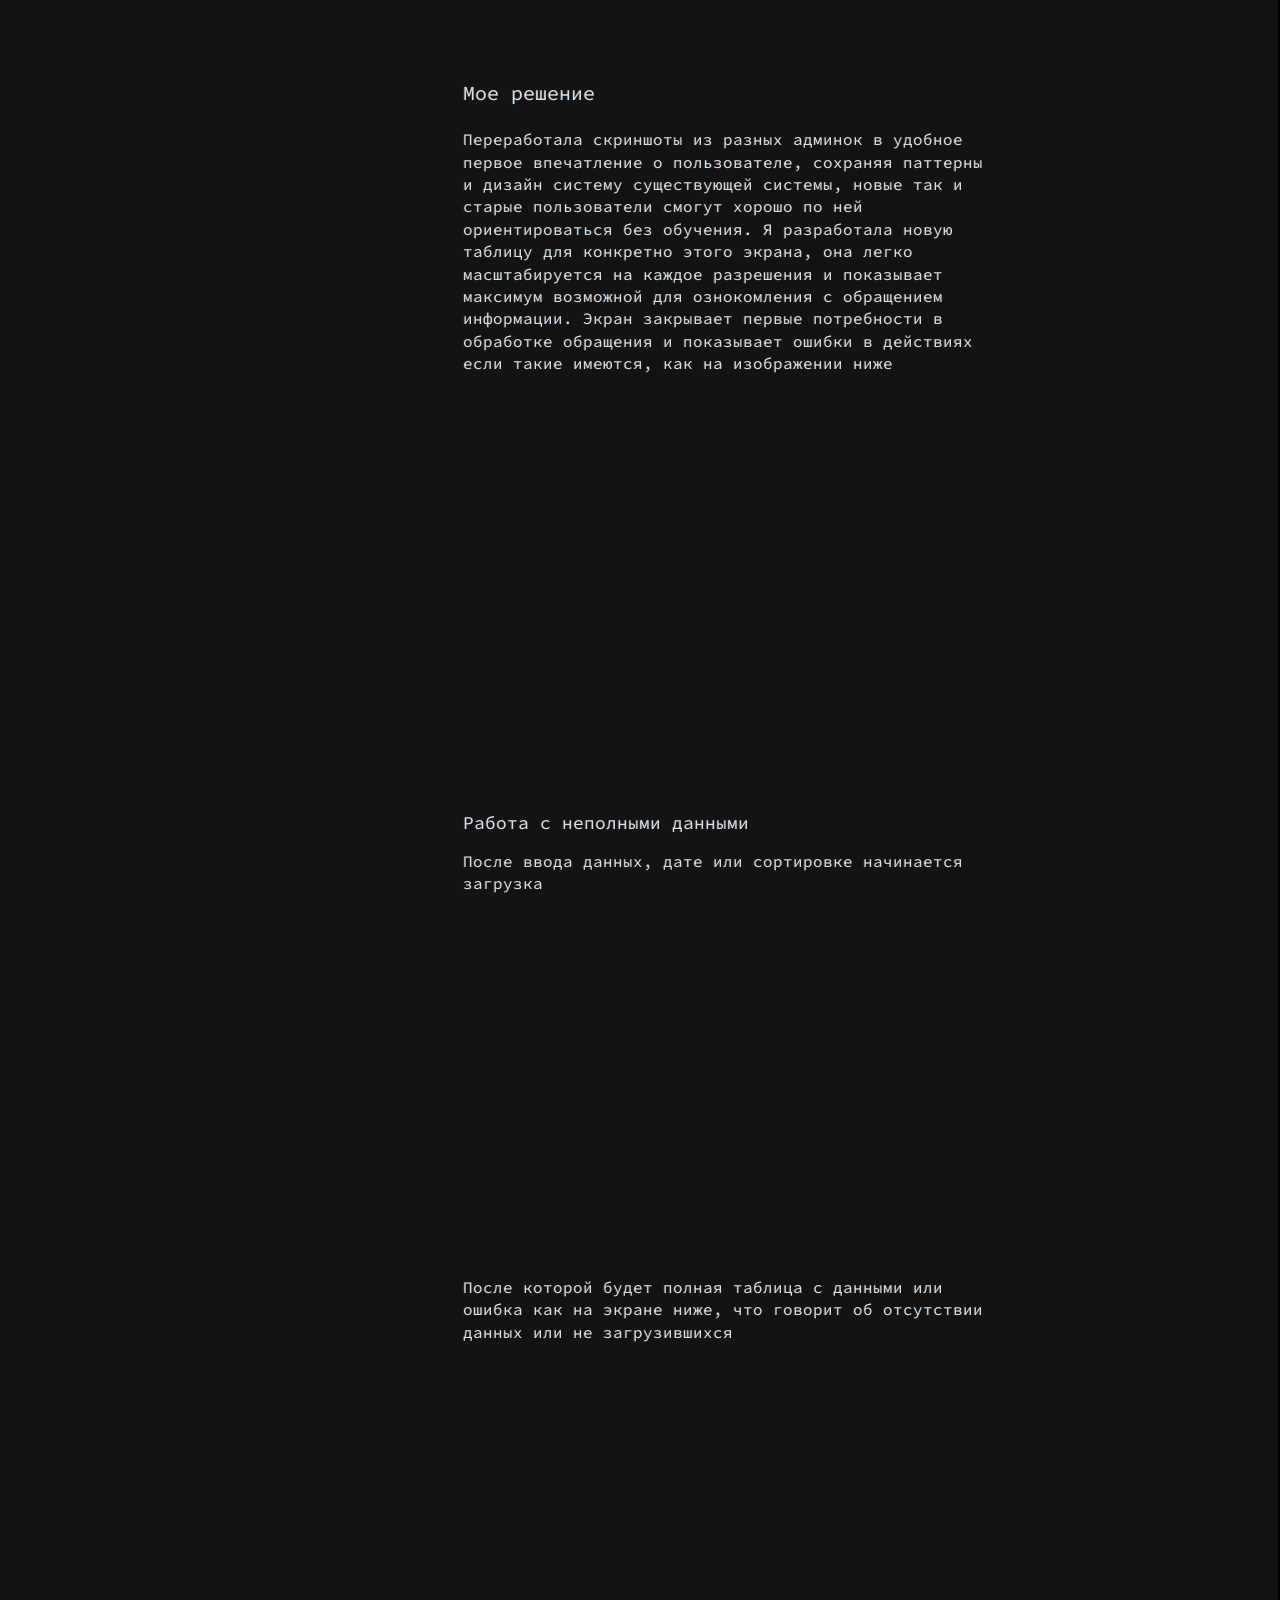
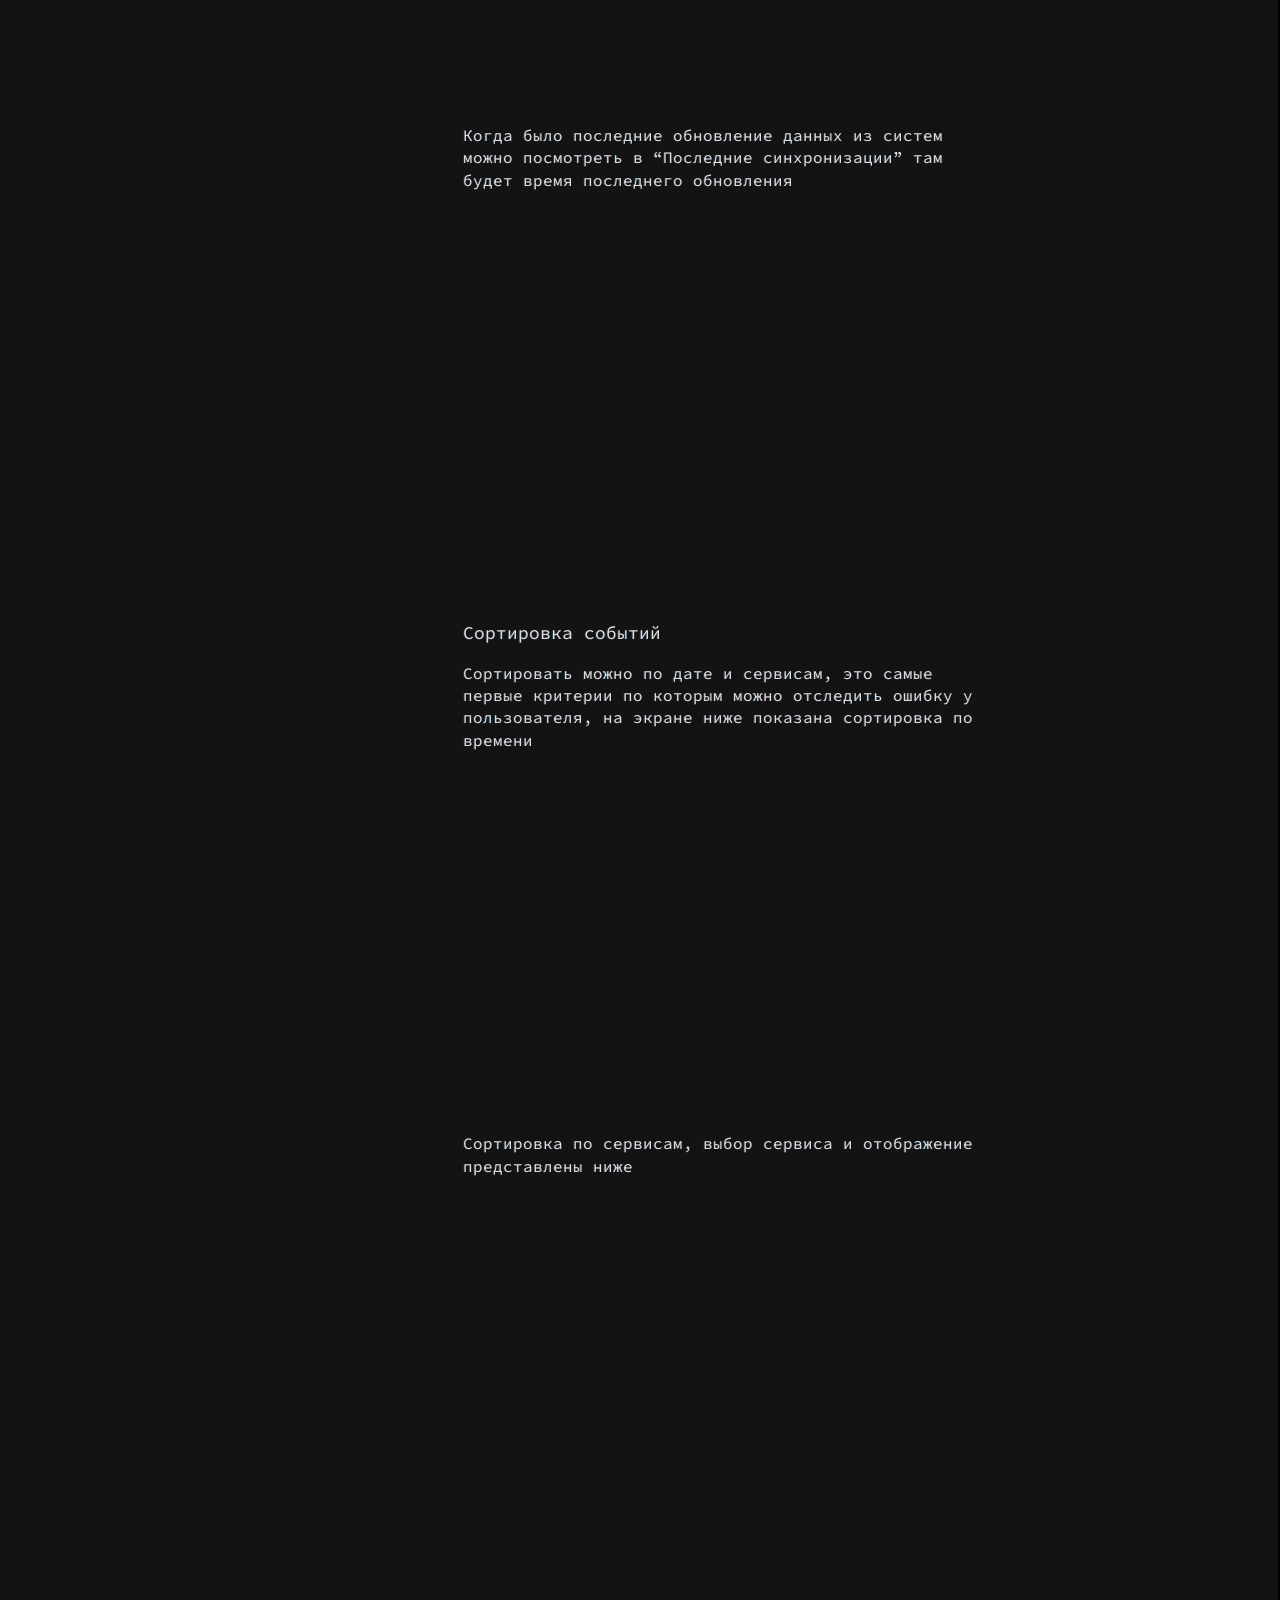
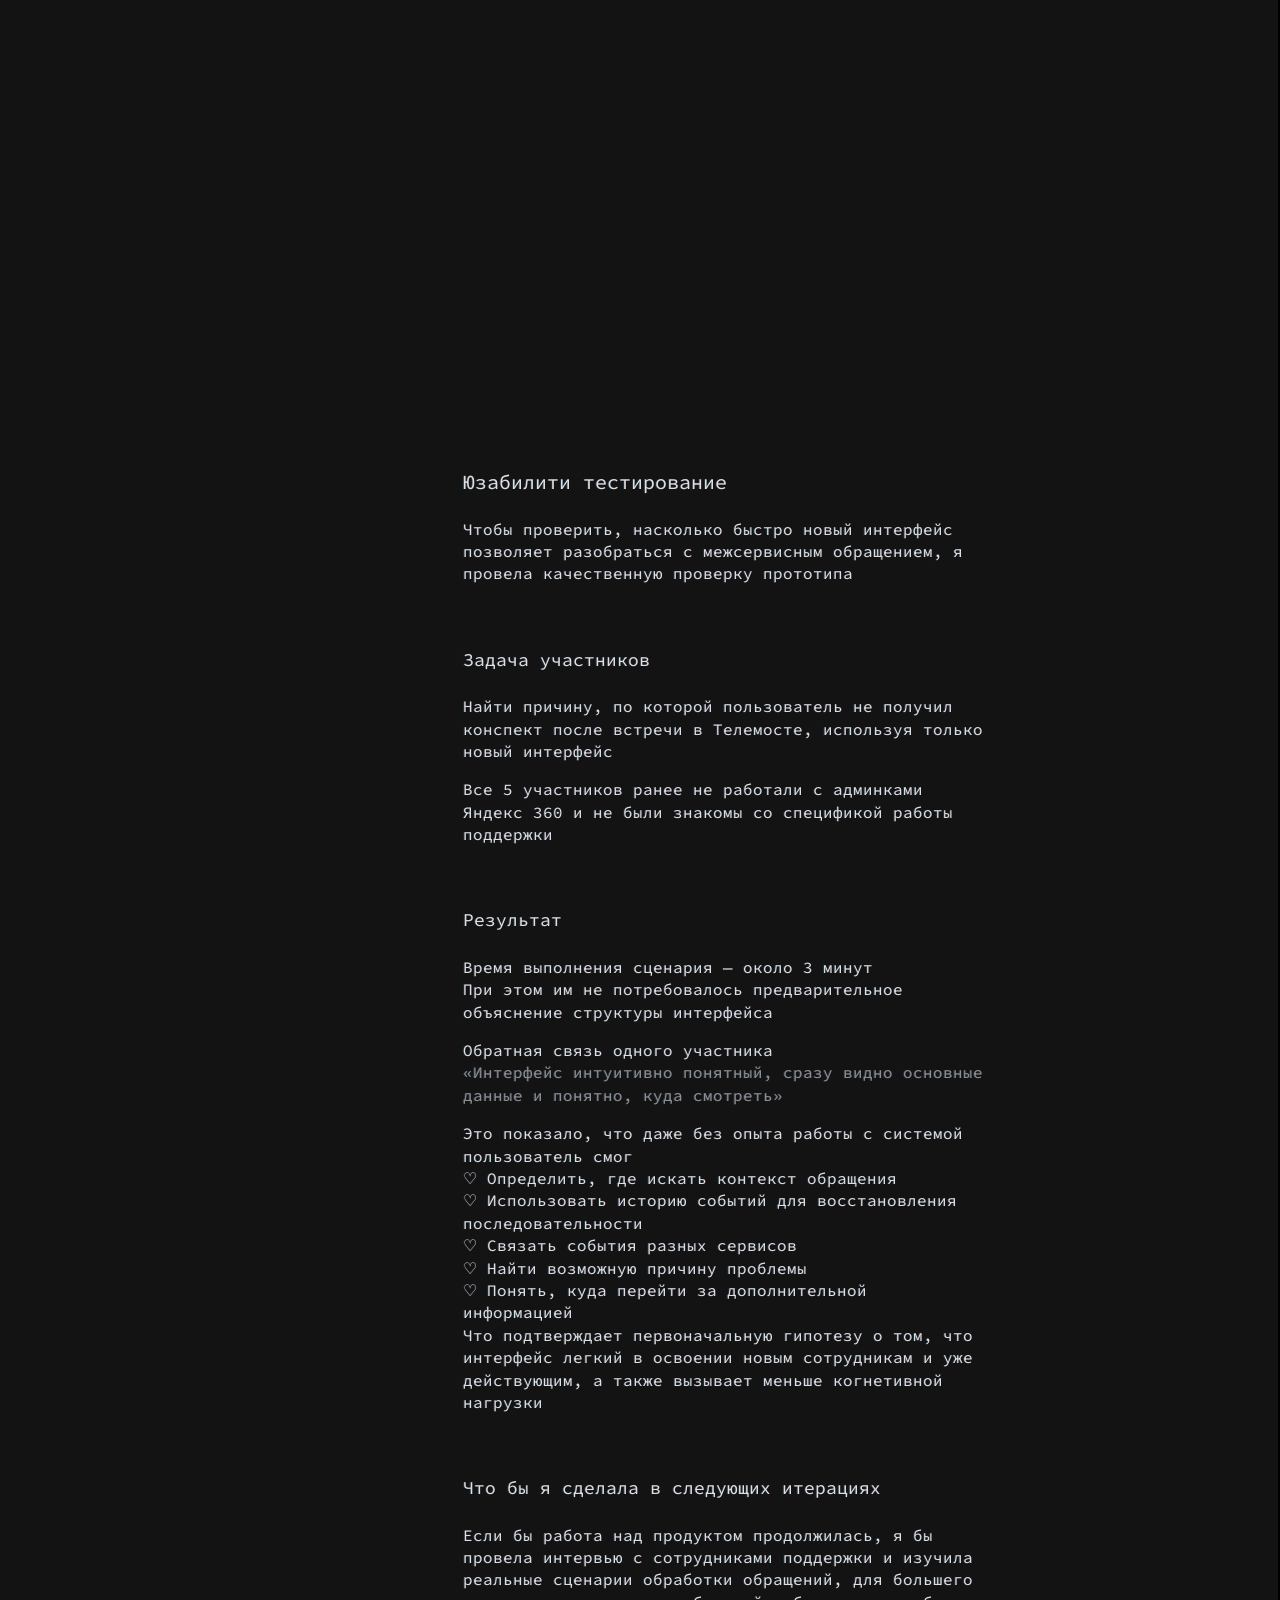
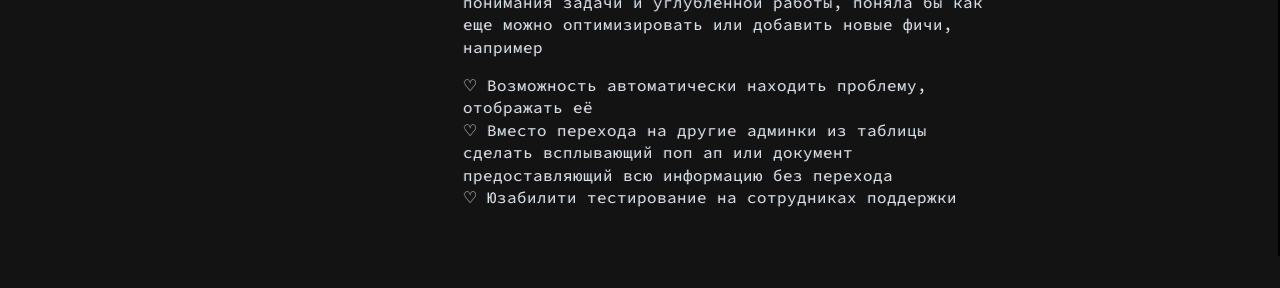
==== commit 43a5ad61: "Subtle VHS overlay (scanlines, grain, tracking band, vignette)" ====
--- a/360.html
+++ b/360.html
@@ -329,5 +329,6 @@
 <script type="application/json" id="page-data">{"animations": [], "videos": ["#i3ogar4du_0"]}</script>
 <script src="js/site.js"></script>
 <script src="js/fps.js"></script>
+<script src="js/vhs.js"></script>
 </body>
 </html>
